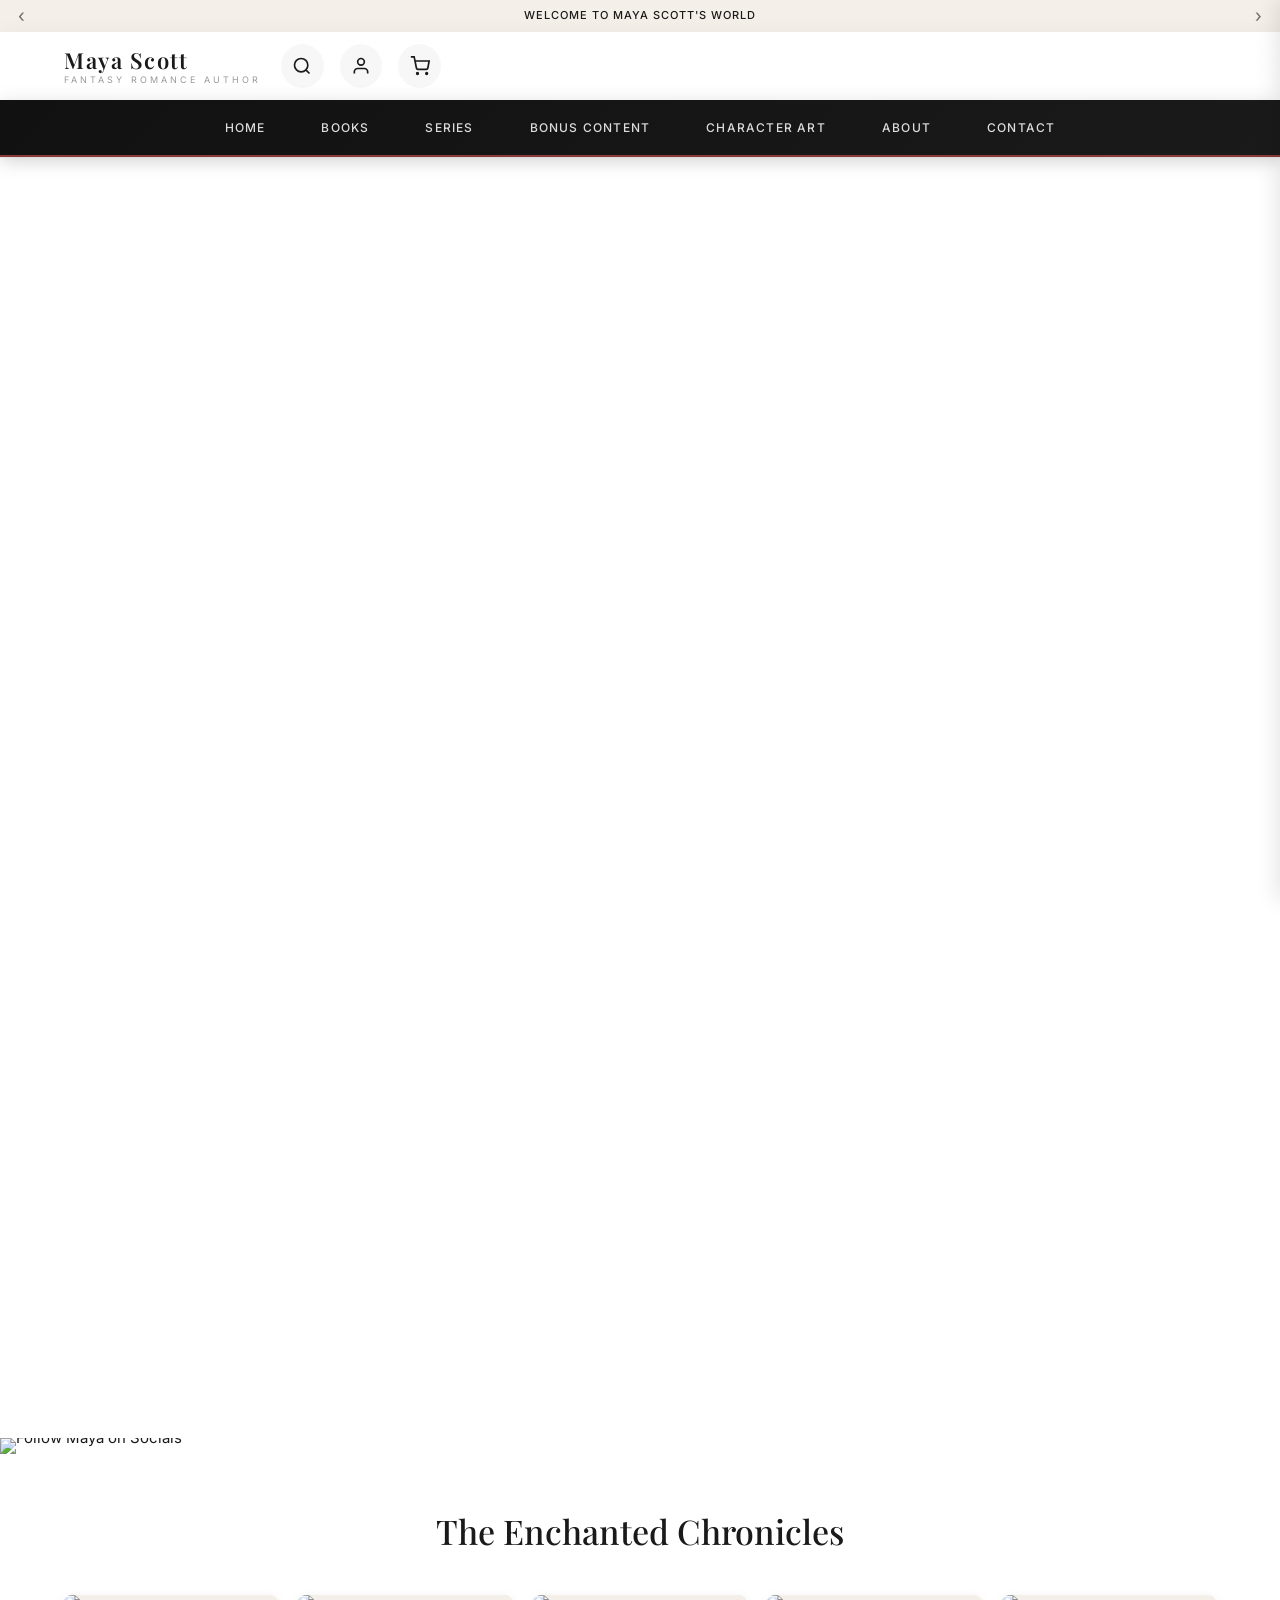
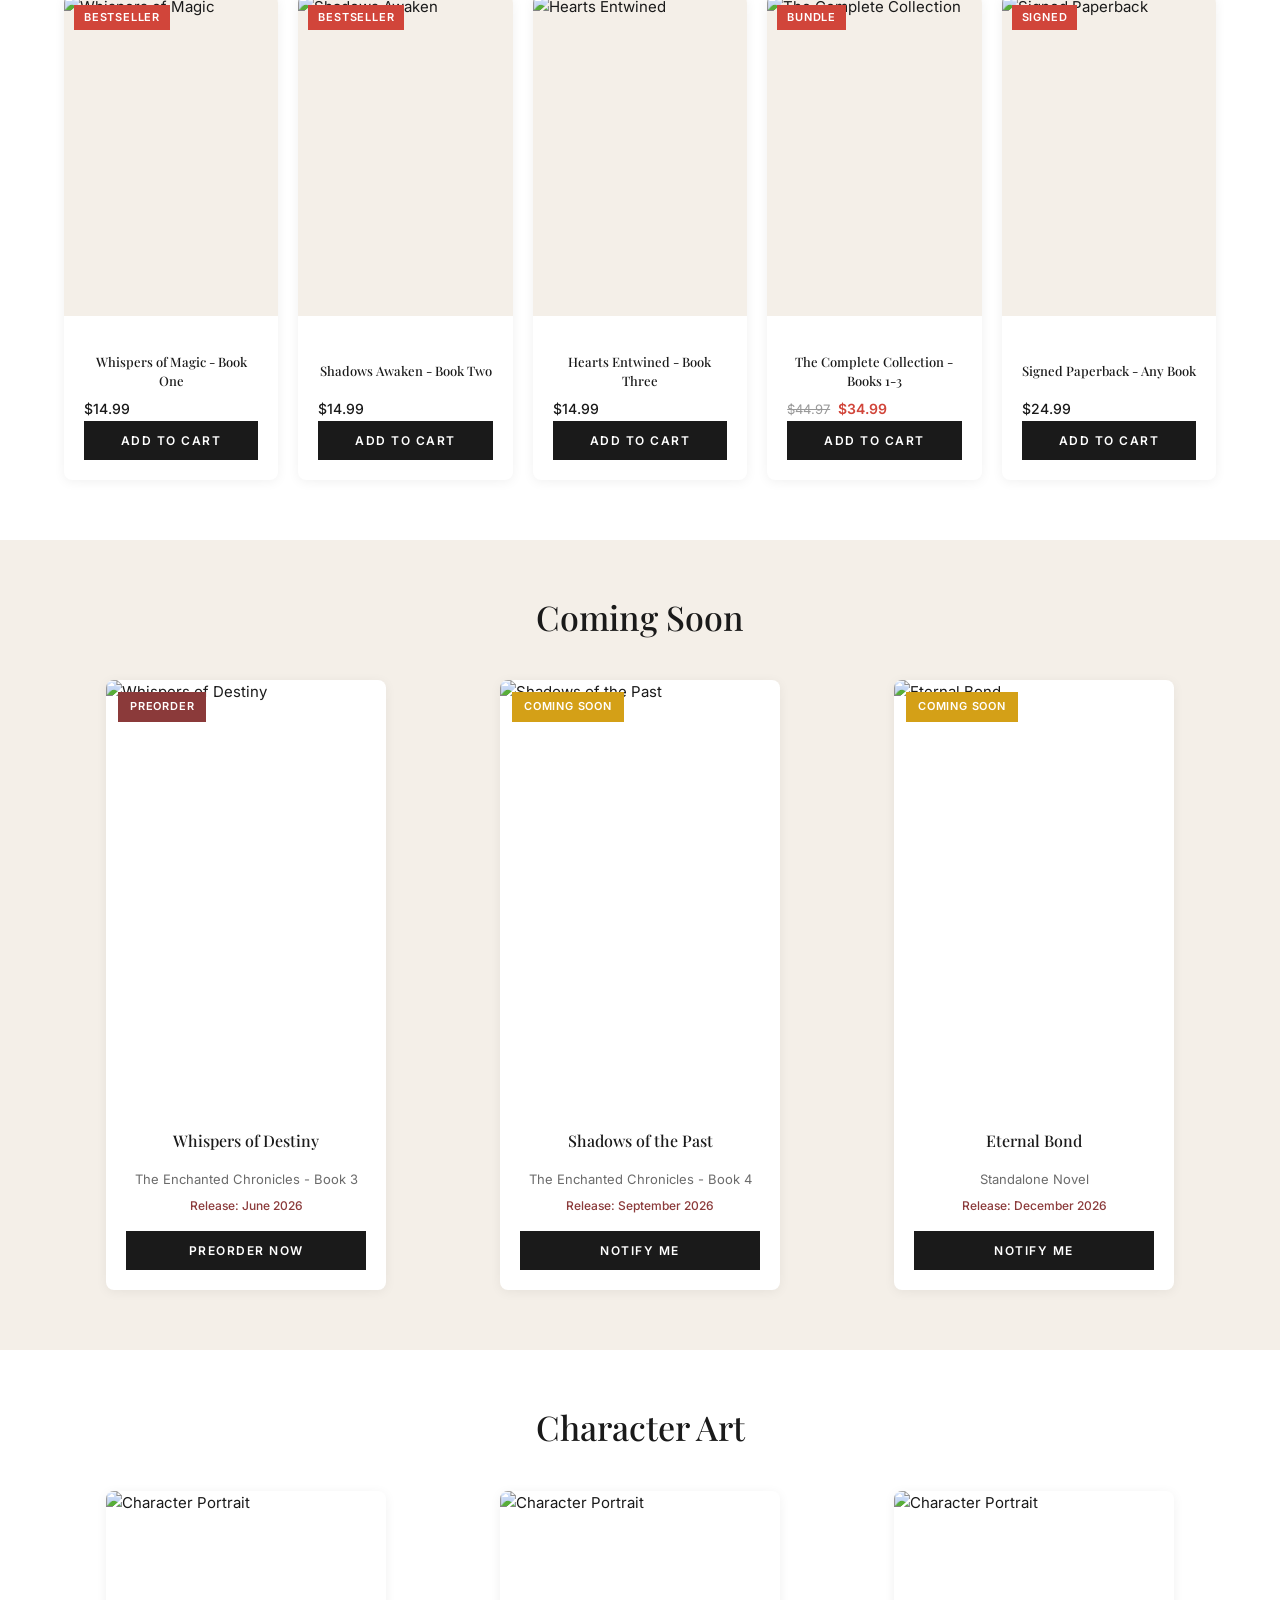
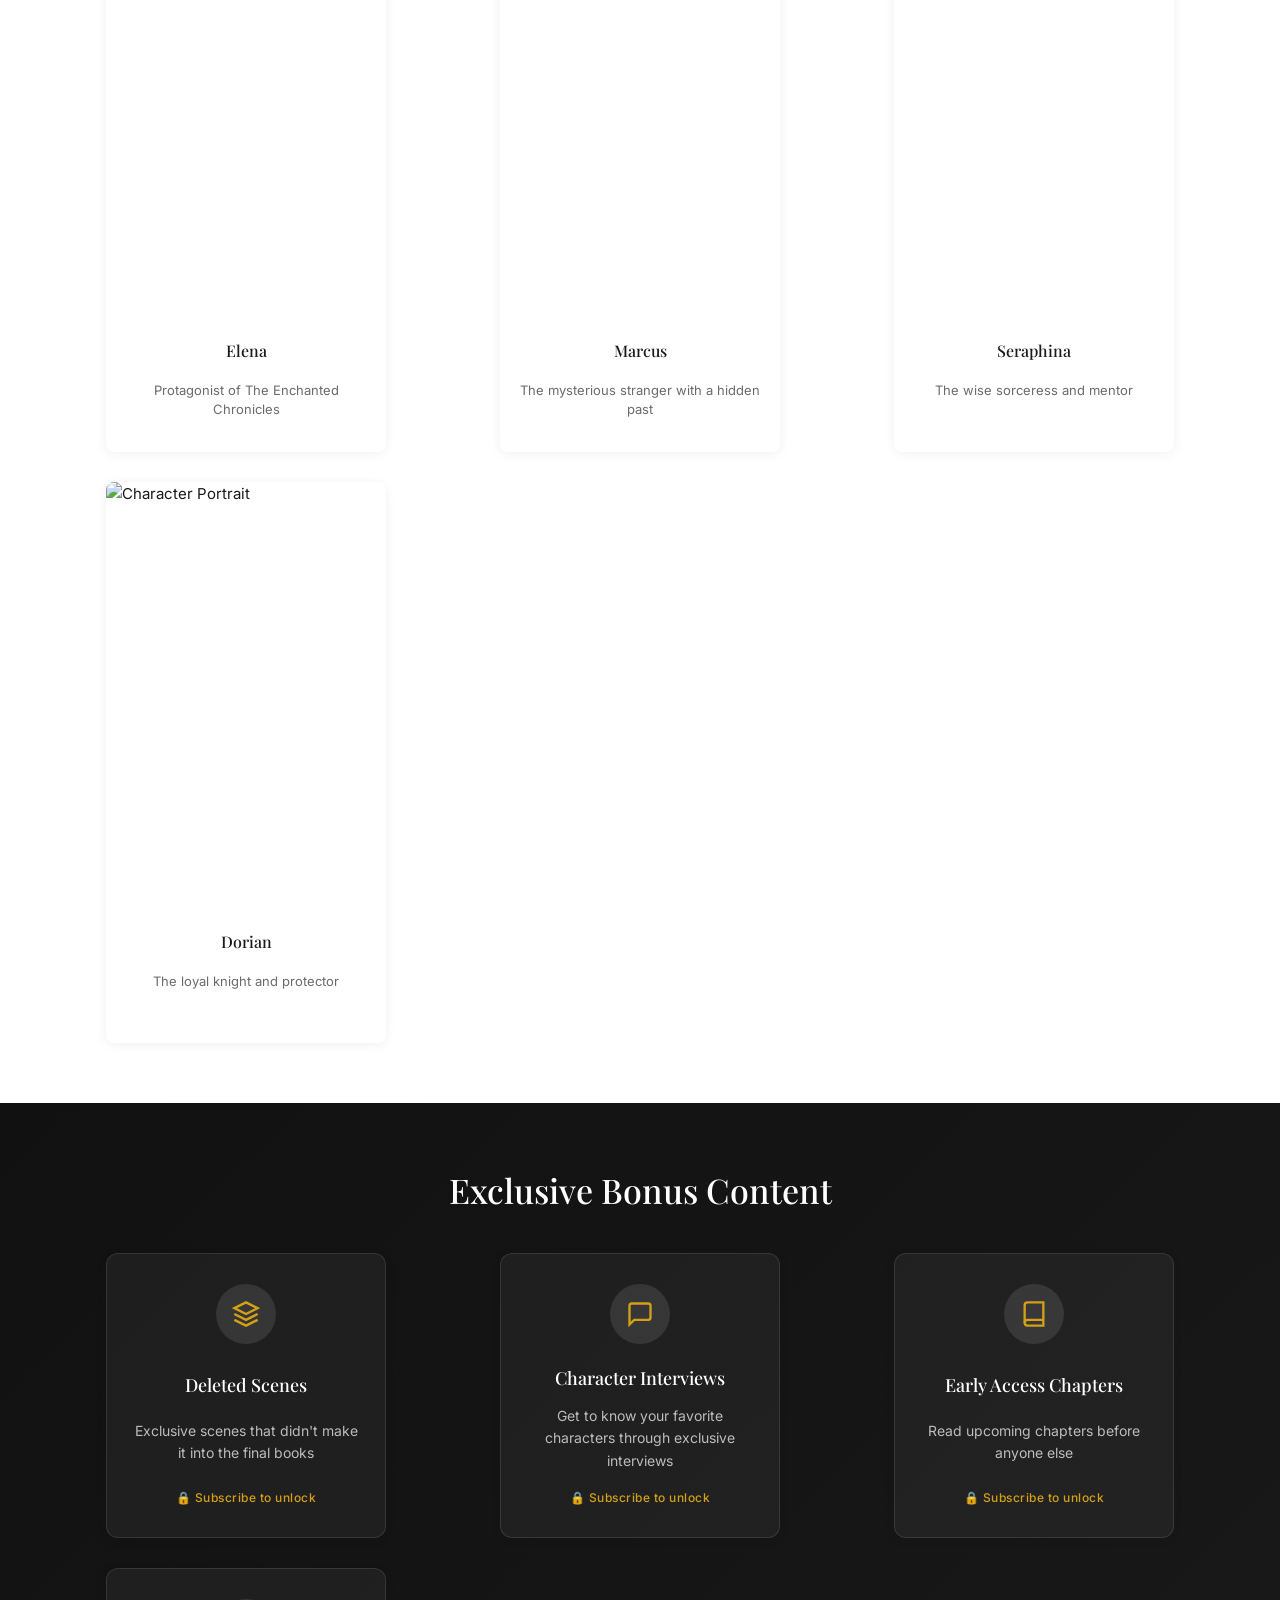
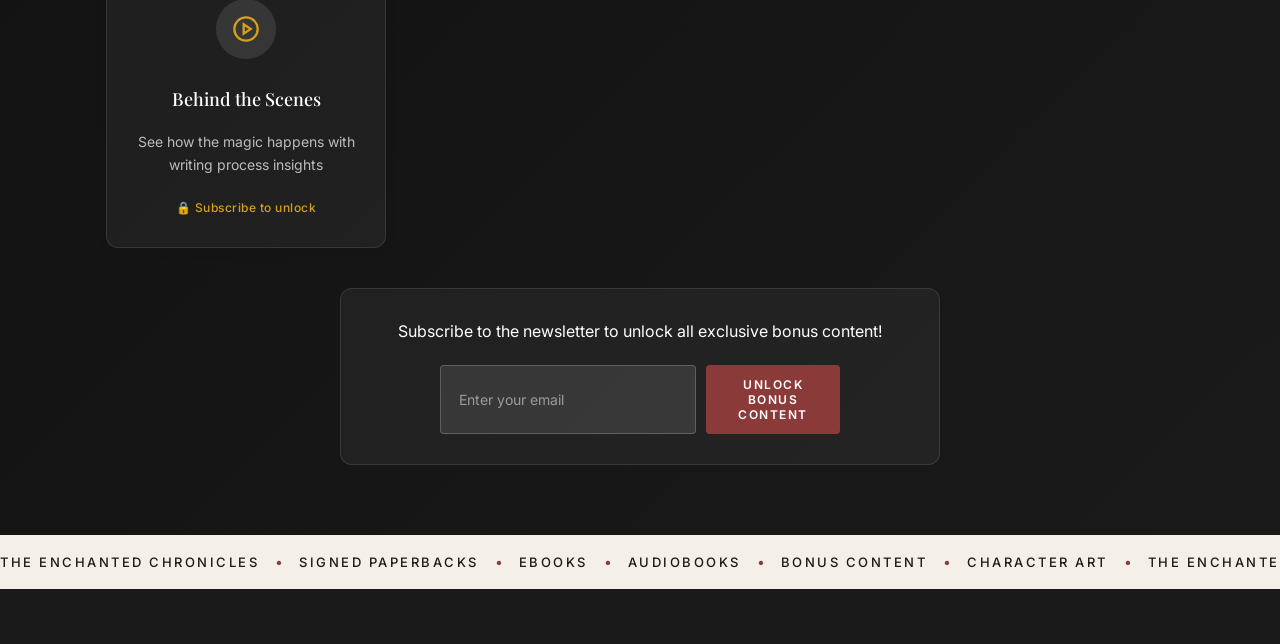
==== index.html @ 115604c7 "Initial commit — static author website prototype with 9 pages, client-side cart, and placeholder con" ====
<!DOCTYPE html>
<html lang="en">
<head>
  <meta charset="UTF-8">
  <meta name="viewport" content="width=device-width, initial-scale=1.0">
  <title>Maya Scott - Author</title>
  <link rel="preconnect" href="https://fonts.googleapis.com">
  <link rel="preconnect" href="https://fonts.gstatic.com" crossorigin>
  <link href="https://fonts.googleapis.com/css2?family=Playfair+Display:ital,wght@0,400;0,500;0,600;0,700;1,400;1,500&family=Inter:wght@300;400;500;600&display=swap" rel="stylesheet">
  <link rel="stylesheet" href="css/style.css">
</head>
<body>
  <a class="skip-link" href="#MainContent">Skip to content</a>

  <!-- Cart Drawer -->
  <div class="cart-drawer-overlay" id="cartOverlay"></div>
  <div class="cart-drawer" id="cartDrawer">
    <div class="cart-drawer-header">
      <h3>Your cart</h3>
      <button class="cart-drawer-close" id="cartClose">&times;</button>
    </div>
    <div class="cart-drawer-body">
      <div class="cart-empty">
        <p>Your cart is empty</p>
        <a href="#" class="btn btn-primary btn-sm" id="continueShopping">Continue shopping</a>
        <div class="cart-login-prompt">
          <p>Have an account?</p>
          <a href="#">Log in</a> to check out faster.
        </div>
      </div>
    </div>
  </div>

  <!-- Announcement Bar Slider -->
  <div class="announcement-bar">
    <div class="announcement-slider" id="announcementSlider">
      <div class="announcement-slide active">Welcome to Maya Scott's World</div>
      <div class="announcement-slide">NEW RELEASE COMING SOON!</div>
      <div class="announcement-slide">FOLLOW MAYA ON SOCIALS</div>
      <div class="announcement-slide">GET EXCLUSIVE BONUS CONTENT!</div>
    </div>
    <button class="announcement-prev" id="announcePrev">&lsaquo;</button>
    <button class="announcement-next" id="announceNext">&rsaquo;</button>
  </div>

  <!-- Header -->
  <header class="site-header">
    <div class="header-inner">
      <button class="mobile-menu-btn" id="mobileMenuBtn" aria-label="Menu">
        <span></span><span></span><span></span>
      </button>

      <div class="logo">
        <a href="/">
          <span class="logo-name">Maya Scott</span>
          <span class="logo-tagline">Fantasy Romance Author</span>
        </a>
      </div>

      <div class="header-icons">
        <button class="header-icon search-toggle" id="searchToggle" aria-label="Search">
          <svg viewBox="0 0 24 24" fill="none" stroke="currentColor" stroke-width="2"><circle cx="11" cy="11" r="8"/><path d="M21 21l-4.35-4.35"/></svg>
        </button>
        <a href="#" class="header-icon" aria-label="Log in">
          <svg viewBox="0 0 24 24" fill="none" stroke="currentColor" stroke-width="2"><path d="M20 21v-2a4 4 0 0 0-4-4H8a4 4 0 0 0-4 4v2"/><circle cx="12" cy="7" r="4"/></svg>
        </a>
        <button class="header-icon cart-toggle" id="cartToggle" aria-label="Cart">
          <svg viewBox="0 0 24 24" fill="none" stroke="currentColor" stroke-width="2"><circle cx="9" cy="21" r="1"/><circle cx="20" cy="21" r="1"/><path d="M1 1h4l2.68 13.39a2 2 0 0 0 2 1.61h9.72a2 2 0 0 0 2-1.61L23 6H6"/></svg>
        </button>
      </div>
    </div>

    <!-- Main Navigation -->
    <nav class="main-nav" id="mainNav">
      <ul class="nav-list">
        <li><a href="index.html">Home</a></li>
        <li><a href="books.html">Books</a></li>
        <li><a href="series.html">Series</a></li>
        <li><a href="bonus-content.html">Bonus Content</a></li>
        <li><a href="character-art.html">Character Art</a></li>
        <li><a href="about.html">About</a></li>
        <li><a href="contact.html">Contact</a></li>
      </ul>
    </nav>

    <!-- Search Overlay -->
    <div class="search-overlay" id="searchOverlay">
      <div class="search-modal">
        <button class="search-close" id="searchClose">&times;</button>
        <form class="search-form">
          <input type="text" placeholder="Search" autofocus>
          <button type="submit" aria-label="Search">
            <svg viewBox="0 0 24 24" fill="none" stroke="currentColor" stroke-width="2"><circle cx="11" cy="11" r="8"/><path d="M21 21l-4.35-4.35"/></svg>
          </button>
        </form>
      </div>
    </div>
  </header>

  <!-- Mobile Navigation Overlay -->
  <div class="mobile-nav-overlay" id="mobileNavOverlay">
    <div class="mobile-nav-panel">
      <button class="mobile-nav-close" id="mobileNavClose">&times;</button>
      <ul class="mobile-nav-list">
        <li><a href="index.html">Home</a></li>
        <li><a href="books.html">Books</a></li>
        <li><a href="series.html">Series</a></li>
        <li><a href="bonus-content.html">Bonus Content</a></li>
        <li><a href="character-art.html">Character Art</a></li>
        <li><a href="about.html">About</a></li>
        <li><a href="contact.html">Contact</a></li>
      </ul>
    </div>
  </div>

  <main id="MainContent">
    <!-- Hero Fade Slideshow -->
    <section class="hero">
      <div class="hero-slider" id="heroSlider">
        <div class="hero-slide active">
          <a href="#">
            <picture>
              <source media="(max-width: 768px)" srcset="https://placehold.co/768x900/8b3a3a/ffffff?text=THE+ENCHANTED+CHRONICLES">
              <img src="https://placehold.co/1920x800/8b3a3a/e8d5c4?text=THE+ENCHANTED+CHRONICLES" alt="">
            </picture>
          </a>
        </div>
        <div class="hero-slide">
          <a href="#">
            <picture>
              <source media="(max-width: 768px)" srcset="https://placehold.co/768x900/6b2a2a/ffffff?text=NEW+RELEASE+COMING+SOON">
              <img src="https://placehold.co/1920x800/6b2a2a/e8d5c4?text=NEW+RELEASE+COMING+SOON" alt="">
            </picture>
          </a>
        </div>
        <div class="hero-slide">
          <a href="#">
            <picture>
              <source media="(max-width: 768px)" srcset="https://placehold.co/768x900/4b1a1a/ffffff?text=GET+EXCLUSIVE+BONUS+CONTENT">
              <img src="https://placehold.co/1920x800/4b1a1a/e8d5c4?text=GET+EXCLUSIVE+BONUS+CONTENT" alt="">
            </picture>
          </a>
        </div>
      </div>
      <div class="hero-nav">
        <button class="hero-dot active" data-slide="0"></button>
        <button class="hero-dot" data-slide="1"></button>
        <button class="hero-dot" data-slide="2"></button>
      </div>
    </section>

    <!-- Image Banner - Above Featured Collection -->
    <section class="image-banner">
      <a href="#">
        <img src="https://placehold.co/1920x300/f5f0eb/8b3a3a?text=FOLLOW+MAYA+ON+SOCIALS" alt="Follow Maya on Socials">
      </a>
    </section>

    <!-- Featured Collection -->
    <section class="featured-collection">
      <div class="container">
        <h2 class="section-title">The Enchanted Chronicles</h2>
        <div class="product-grid">
          <div class="product-card">
            <a href="product.html?id=whispers-of-magic" class="product-image">
              <img class="product-img-primary" src="https://placehold.co/400x600/d4c5b0/333333?text=Whispers+of+Magic" alt="Whispers of Magic">
              <img class="product-img-secondary" src="https://placehold.co/400x600/c4b5a0/333333?text=Whispers+Hover" alt="Whispers of Magic">
              <span class="product-badge">Bestseller</span>
            </a>
            <div class="product-info">
              <h3><a href="product.html?id=whispers-of-magic">Whispers of Magic - Book One</a></h3>
              <div class="product-price">
                <span class="price-regular">$14.99</span>
              </div>
              <button class="btn btn-primary" data-add-to-cart data-product-id="whispers-of-magic" data-product-title="Whispers of Magic - Book One" data-product-price="14.99" data-product-image="https://placehold.co/400x600/d4c5b0/333333?text=Whispers+of+Magic">Add to Cart</button>
            </div>
          </div>

          <div class="product-card">
            <a href="product.html?id=shadows-awaken" class="product-image">
              <img class="product-img-primary" src="https://placehold.co/400x600/b4a590/333333?text=Shadows+Awaken" alt="Shadows Awaken">
              <img class="product-img-secondary" src="https://placehold.co/400x600/a49580/333333?text=Shadows+Hover" alt="Shadows Awaken">
              <span class="product-badge">Bestseller</span>
            </a>
            <div class="product-info">
              <h3><a href="product.html?id=shadows-awaken">Shadows Awaken - Book Two</a></h3>
              <div class="product-price">
                <span class="price-regular">$14.99</span>
              </div>
              <button class="btn btn-primary" data-add-to-cart data-product-id="shadows-awaken" data-product-title="Shadows Awaken - Book Two" data-product-price="14.99" data-product-image="https://placehold.co/400x600/b4a590/333333?text=Shadows+Awaken">Add to Cart</button>
            </div>
          </div>

          <div class="product-card">
            <a href="product.html?id=hearts-entwined" class="product-image">
              <img class="product-img-primary" src="https://placehold.co/400x600/a49580/333333?text=Hearts+Entwined" alt="Hearts Entwined">
              <img class="product-img-secondary" src="https://placehold.co/400x600/948570/333333?text=Hearts+Hover" alt="Hearts Entwined">
            </a>
            <div class="product-info">
              <h3><a href="product.html?id=hearts-entwined">Hearts Entwined - Book Three</a></h3>
              <div class="product-price">
                <span class="price-regular">$14.99</span>
              </div>
              <button class="btn btn-primary" data-add-to-cart data-product-id="hearts-entwined" data-product-title="Hearts Entwined - Book Three" data-product-price="14.99" data-product-image="https://placehold.co/400x600/a49580/333333?text=Hearts+Entwined">Add to Cart</button>
            </div>
          </div>

          <div class="product-card">
            <a href="product.html?id=complete-collection" class="product-image">
              <img class="product-img-primary" src="https://placehold.co/400x600/948570/333333?text=The+Complete+Collection" alt="The Complete Collection">
              <img class="product-img-secondary" src="https://placehold.co/400x600/847560/333333?text=Collection+Hover" alt="The Complete Collection">
              <span class="product-badge">Bundle</span>
            </a>
            <div class="product-info">
              <h3><a href="product.html?id=complete-collection">The Complete Collection - Books 1-3</a></h3>
              <div class="product-price">
                <span class="price-compare">$44.97</span>
                <span class="price-sale">$34.99</span>
              </div>
              <button class="btn btn-primary" data-add-to-cart data-product-id="complete-collection" data-product-title="The Complete Collection - Books 1-3" data-product-price="34.99" data-product-image="https://placehold.co/400x600/948570/333333?text=The+Complete+Collection">Add to Cart</button>
            </div>
          </div>

          <div class="product-card">
            <a href="product.html?id=signed-paperback" class="product-image">
              <img class="product-img-primary" src="https://placehold.co/400x600/847560/333333?text=Signed+Paperback" alt="Signed Paperback">
              <img class="product-img-secondary" src="https://placehold.co/400x600/746550/333333?text=Signed+Hover" alt="Signed Paperback">
              <span class="product-badge">Signed</span>
            </a>
            <div class="product-info">
              <h3><a href="product.html?id=signed-paperback">Signed Paperback - Any Book</a></h3>
              <div class="product-price">
                <span class="price-regular">$24.99</span>
              </div>
              <button class="btn btn-primary" data-add-to-cart data-product-id="signed-paperback" data-product-title="Signed Paperback - Any Book" data-product-price="24.99" data-product-image="https://placehold.co/400x600/847560/333333?text=Signed+Paperback">Add to Cart</button>
            </div>
          </div>
        </div>
      </div>
    </section>

    <!-- Upcoming/Preorder Section -->
    <section class="upcoming-section">
      <div class="container">
        <h2 class="section-title">Coming Soon</h2>
        <div class="upcoming-grid">
          <div class="upcoming-card">
            <div class="upcoming-image">
              <img src="https://placehold.co/400x600/8b3a3a/ffffff?text=Whispers+of+Destiny" alt="Whispers of Destiny">
              <span class="upcoming-badge">Preorder</span>
            </div>
            <div class="upcoming-info">
              <h3>Whispers of Destiny</h3>
              <p class="upcoming-series">The Enchanted Chronicles - Book 3</p>
              <p class="upcoming-date">Release: June 2026</p>
              <button class="btn btn-primary" data-add-to-cart data-product-id="whispers-of-destiny" data-product-title="Whispers of Destiny" data-product-price="14.99" data-product-image="https://placehold.co/400x600/8b3a3a/ffffff?text=Whispers+of+Destiny">Preorder Now</button>
            </div>
          </div>
          <div class="upcoming-card">
            <div class="upcoming-image">
              <img src="https://placehold.co/400x600/6b2a2a/ffffff?text=Shadows+of+the+Past" alt="Shadows of the Past">
              <span class="upcoming-badge preorder">Coming Soon</span>
            </div>
            <div class="upcoming-info">
              <h3>Shadows of the Past</h3>
              <p class="upcoming-series">The Enchanted Chronicles - Book 4</p>
              <p class="upcoming-date">Release: September 2026</p>
              <button class="btn btn-primary" data-add-to-cart data-product-id="shadows-of-the-past" data-product-title="Shadows of the Past" data-product-price="14.99" data-product-image="https://placehold.co/400x600/6b2a2a/ffffff?text=Shadows+of+the+Past">Notify Me</button>
            </div>
          </div>
          <div class="upcoming-card">
            <div class="upcoming-image">
              <img src="https://placehold.co/400x600/4b1a1a/ffffff?text=Eternal+Bond" alt="Eternal Bond">
              <span class="upcoming-badge preorder">Coming Soon</span>
            </div>
            <div class="upcoming-info">
              <h3>Eternal Bond</h3>
              <p class="upcoming-series">Standalone Novel</p>
              <p class="upcoming-date">Release: December 2026</p>
              <button class="btn btn-primary" data-add-to-cart data-product-id="eternal-bond" data-product-title="Eternal Bond" data-product-price="14.99" data-product-image="https://placehold.co/400x600/4b1a1a/ffffff?text=Eternal+Bond">Notify Me</button>
            </div>
          </div>
        </div>
      </div>
    </section>

    <!-- Character Art Gallery -->
    <section class="character-art-section">
      <div class="container">
        <h2 class="section-title">Character Art</h2>
        <div class="character-gallery">
          <div class="character-card">
            <div class="character-image">
              <img src="https://placehold.co/400x500/d4c5b0/333333?text=Character+Portrait+1" alt="Character Portrait">
            </div>
            <div class="character-info">
              <h3>Elena</h3>
              <p>Protagonist of The Enchanted Chronicles</p>
            </div>
          </div>
          <div class="character-card">
            <div class="character-image">
              <img src="https://placehold.co/400x500/c4b5a0/333333?text=Character+Portrait+2" alt="Character Portrait">
            </div>
            <div class="character-info">
              <h3>Marcus</h3>
              <p>The mysterious stranger with a hidden past</p>
            </div>
          </div>
          <div class="character-card">
            <div class="character-image">
              <img src="https://placehold.co/400x500/b4a590/333333?text=Character+Portrait+3" alt="Character Portrait">
            </div>
            <div class="character-info">
              <h3>Seraphina</h3>
              <p>The wise sorceress and mentor</p>
            </div>
          </div>
          <div class="character-card">
            <div class="character-image">
              <img src="https://placehold.co/400x500/a49580/333333?text=Character+Portrait+4" alt="Character Portrait">
            </div>
            <div class="character-info">
              <h3>Dorian</h3>
              <p>The loyal knight and protector</p>
            </div>
          </div>
        </div>
      </div>
    </section>

    <!-- Bonus Content Section -->
    <section class="bonus-content-section">
      <div class="container">
        <h2 class="section-title">Exclusive Bonus Content</h2>
        <div class="bonus-content-grid">
          <div class="bonus-card">
            <div class="bonus-icon">
              <svg viewBox="0 0 24 24" fill="none" stroke="currentColor" stroke-width="2"><path d="M12 2L2 7l10 5 10-5-10-5zM2 17l10 5 10-5M2 12l10 5 10-5"/></svg>
            </div>
            <h3>Deleted Scenes</h3>
            <p>Exclusive scenes that didn't make it into the final books</p>
            <span class="bonus-lock">🔒 Subscribe to unlock</span>
          </div>
          <div class="bonus-card">
            <div class="bonus-icon">
              <svg viewBox="0 0 24 24" fill="none" stroke="currentColor" stroke-width="2"><path d="M21 15a2 2 0 0 1-2 2H7l-4 4V5a2 2 0 0 1 2-2h14a2 2 0 0 1 2 2z"/></svg>
            </div>
            <h3>Character Interviews</h3>
            <p>Get to know your favorite characters through exclusive interviews</p>
            <span class="bonus-lock">🔒 Subscribe to unlock</span>
          </div>
          <div class="bonus-card">
            <div class="bonus-icon">
              <svg viewBox="0 0 24 24" fill="none" stroke="currentColor" stroke-width="2"><path d="M4 19.5A2.5 2.5 0 0 1 6.5 17H20"/><path d="M6.5 2H20v20H6.5A2.5 2.5 0 0 1 4 19.5v-15A2.5 2.5 0 0 1 6.5 2z"/></svg>
            </div>
            <h3>Early Access Chapters</h3>
            <p>Read upcoming chapters before anyone else</p>
            <span class="bonus-lock">🔒 Subscribe to unlock</span>
          </div>
          <div class="bonus-card">
            <div class="bonus-icon">
              <svg viewBox="0 0 24 24" fill="none" stroke="currentColor" stroke-width="2"><circle cx="12" cy="12" r="10"/><polygon points="10 8 16 12 10 16 10 8"/></svg>
            </div>
            <h3>Behind the Scenes</h3>
            <p>See how the magic happens with writing process insights</p>
            <span class="bonus-lock">🔒 Subscribe to unlock</span>
          </div>
        </div>
        <div class="bonus-cta">
          <p>Subscribe to the newsletter to unlock all exclusive bonus content!</p>
          <form class="bonus-newsletter-form" action="subscribe.php" method="POST">
            <input type="email" name="email" placeholder="Enter your email" required>
            <button type="submit" class="btn btn-primary">Unlock Bonus Content</button>
          </form>
        </div>
      </div>
    </section>

    <!-- Marquee Ticker -->
    <section class="marquee-section">
      <div class="marquee">
        <div class="marquee-track">
          <span class="marquee-item">THE ENCHANTED CHRONICLES</span>
          <span class="marquee-dot">&bull;</span>
          <span class="marquee-item">SIGNED PAPERBACKS</span>
          <span class="marquee-dot">&bull;</span>
          <span class="marquee-item">EBOOKS</span>
          <span class="marquee-dot">&bull;</span>
          <span class="marquee-item">AUDIOBOOKS</span>
          <span class="marquee-dot">&bull;</span>
          <span class="marquee-item">BONUS CONTENT</span>
          <span class="marquee-dot">&bull;</span>
          <span class="marquee-item">CHARACTER ART</span>
          <span class="marquee-dot">&bull;</span>
          <span class="marquee-item">THE ENCHANTED CHRONICLES</span>
          <span class="marquee-dot">&bull;</span>
          <span class="marquee-item">SIGNED PAPERBACKS</span>
          <span class="marquee-dot">&bull;</span>
          <span class="marquee-item">EBOOKS</span>
          <span class="marquee-dot">&bull;</span>
          <span class="marquee-item">AUDIOBOOKS</span>
          <span class="marquee-dot">&bull;</span>
          <span class="marquee-item">BONUS CONTENT</span>
          <span class="marquee-dot">&bull;</span>
          <span class="marquee-item">CHARACTER ART</span>
          <span class="marquee-dot">&bull;</span>
        </div>
      </div>
    </section>

    <!-- Newsletter / Email Signup -->
    <section class="newsletter-banner">
      <div class="newsletter-bg"></div>
      <div class="newsletter-content">
        <h2>Get Exclusive Bonus Content</h2>
        <p>Subscribe to receive deleted scenes, character interviews, early access chapters, and more!</p>
        <form class="newsletter-form" action="subscribe.php" method="POST">
          <input type="email" name="email" placeholder="Enter your email" required>
          <button type="submit" class="btn-subscribe">Subscribe & Unlock</button>
        </form>
      </div>
    </section>

    <!-- Testimonials -->
    <section class="testimonials">
      <div class="container">
        <div class="testimonial-slider">
          <div class="testimonial active">
            <div class="stars">&#9733;&#9733;&#9733;&#9733;&#9733;</div>
            <blockquote>I couldn't put it down! Maya Scott has created a magical world that pulls you in from the first page. The characters are so well-developed and the romance is absolutely enchanting.</blockquote>
            <cite>- Sarah M. &gt; Whispers of Magic</cite>
          </div>
          <div class="testimonial">
            <div class="stars">&#9733;&#9733;&#9733;&#9733;&#9733;</div>
            <blockquote>The Enchanted Chronicles series has become my absolute favorite! The way Maya weaves magic, romance, and adventure together is simply brilliant. I've recommended these books to all my friends!</blockquote>
            <cite>- Jennifer L. &gt; Shadows Awaken</cite>
          </div>
          <div class="testimonial">
            <div class="stars">&#9733;&#9733;&#9733;&#9733;&#9733;</div>
            <blockquote>Maya Scott's writing is beautiful and captivating. The bonus content from her newsletter makes the experience even more special. I feel like I really know these characters!</blockquote>
            <cite>- Amanda R. &gt; Hearts Entwined</cite>
          </div>
        </div>
        <div class="testimonial-nav">
          <button class="testimonial-dot active" data-slide="0"></button>
          <button class="testimonial-dot" data-slide="1"></button>
          <button class="testimonial-dot" data-slide="2"></button>
        </div>
      </div>
    </section>
  </main>

  <!-- Footer -->
  <footer class="site-footer">
    <div class="container">
      <div class="footer-newsletter">
        <h3>SUBSCRIBE</h3>
        <form class="footer-newsletter-form">
          <input type="email" placeholder="Email" required>
          <button type="submit" class="btn-subscribe">Subscribe</button>
        </form>
      </div>
      <div class="footer-bottom">
        <div class="footer-social">
          <a href="#" aria-label="Facebook"><svg viewBox="0 0 24 24" fill="currentColor"><path d="M24 12.073c0-6.627-5.373-12-12-12s-12 5.373-12 12c0 5.99 4.388 10.954 10.125 11.854v-8.385H7.078v-3.47h3.047V9.43c0-3.007 1.792-4.669 4.533-4.669 1.312 0 2.686.235 2.686.235v2.953H15.83c-1.491 0-1.956.925-1.956 1.874v2.25h3.328l-.532 3.47h-2.796v8.385C19.612 23.027 24 18.062 24 12.073z"/></svg></a>
          <a href="#" aria-label="Pinterest"><svg viewBox="0 0 24 24" fill="currentColor"><path d="M12 0C5.373 0 0 5.372 0 12c0 5.084 3.163 9.426 7.627 11.174-.105-.949-.2-2.403.042-3.438.218-.932 1.407-5.965 1.407-5.965s-.359-.719-.359-1.782c0-1.668.967-2.914 2.171-2.914 1.023 0 1.518.769 1.518 1.69 0 1.029-.655 2.568-.994 3.995-.283 1.194.599 2.169 1.777 2.169 2.133 0 3.772-2.249 3.772-5.495 0-2.873-2.064-4.882-5.012-4.882-3.414 0-5.418 2.561-5.418 5.207 0 1.031.397 2.138.893 2.738a.36.36 0 0 1 .083.345l-.333 1.36c-.053.22-.174.267-.402.161-1.499-.698-2.436-2.889-2.436-4.649 0-3.785 2.75-7.262 7.929-7.262 4.163 0 7.398 2.967 7.398 6.931 0 4.136-2.607 7.464-6.227 7.464-1.216 0-2.359-.631-2.75-1.378l-.748 2.853c-.271 1.043-1.002 2.35-1.492 3.146C9.57 23.812 10.763 24 12 24c6.627 0 12-5.373 12-12 0-6.628-5.373-12-12-12z"/></svg></a>
          <a href="#" aria-label="Instagram"><svg viewBox="0 0 24 24" fill="currentColor"><path d="M12 2.163c3.204 0 3.584.012 4.85.07 3.252.148 4.771 1.691 4.919 4.919.058 1.265.069 1.645.069 4.849 0 3.205-.012 3.584-.069 4.849-.149 3.225-1.664 4.771-4.919 4.919-1.266.058-1.644.07-4.85.07-3.204 0-3.584-.012-4.849-.07-3.26-.149-4.771-1.699-4.919-4.92-.058-1.265-.07-1.644-.07-4.849 0-3.204.013-3.583.07-4.849.149-3.227 1.664-4.771 4.919-4.919 1.266-.057 1.645-.069 4.849-.069zm0-2.163c-3.259 0-3.667.014-4.947.072-4.358.2-6.78 2.618-6.98 6.98-.059 1.281-.073 1.689-.073 4.948 0 3.259.014 3.668.072 4.948.2 4.358 2.618 6.78 6.98 6.98 1.281.058 1.689.072 4.948.072 3.259 0 3.668-.014 4.948-.072 4.354-.2 6.782-2.618 6.979-6.98.059-1.28.073-1.689.073-4.948 0-3.259-.014-3.667-.072-4.947-.196-4.354-2.617-6.78-6.979-6.98-1.281-.059-1.69-.073-4.949-.073zm0 5.838c-3.403 0-6.162 2.759-6.162 6.162s2.759 6.163 6.162 6.163 6.162-2.759 6.162-6.163c0-3.403-2.759-6.162-6.162-6.162zm0 10.162c-2.209 0-4-1.79-4-4 0-2.209 1.791-4 4-4s4 1.791 4 4c0 2.21-1.791 4-4 4zm6.406-11.845c-.796 0-1.441.645-1.441 1.44s.645 1.44 1.441 1.44c.795 0 1.439-.645 1.439-1.44s-.644-1.44-1.439-1.44z"/></svg></a>
          <a href="#" aria-label="TikTok"><svg viewBox="0 0 24 24" fill="currentColor"><path d="M12.525.02c1.31-.02 2.61-.01 3.91-.02.08 1.53.63 3.09 1.75 4.17 1.12 1.11 2.7 1.62 4.24 1.79v4.03c-1.44-.05-2.89-.35-4.2-.97-.57-.26-1.1-.59-1.62-.93-.01 2.92.01 5.84-.02 8.75-.08 1.4-.54 2.79-1.35 3.94-1.31 1.92-3.58 3.17-5.91 3.21-1.43.08-2.86-.31-4.08-1.03-2.02-1.19-3.44-3.37-3.65-5.71-.02-.5-.03-1-.01-1.49.18-1.9 1.12-3.72 2.58-4.96 1.66-1.44 3.98-2.13 6.15-1.72.02 1.48-.04 2.96-.04 4.44-.99-.32-2.15-.23-3.02.37-.63.41-1.11 1.04-1.36 1.75-.21.51-.15 1.07-.14 1.61.24 1.64 1.82 3.02 3.5 2.87 1.12-.01 2.19-.66 2.77-1.61.19-.33.4-.67.41-1.06.1-1.79.06-3.57.07-5.36.01-4.03-.01-8.05.02-12.07z"/></svg></a>
          <a href="#" aria-label="YouTube"><svg viewBox="0 0 24 24" fill="currentColor"><path d="M23.498 6.186a3.016 3.016 0 0 0-2.122-2.136C19.505 3.545 12 3.545 12 3.545s-7.505 0-9.377.505A3.017 3.017 0 0 0 .502 6.186C0 8.07 0 12 0 12s0 3.93.502 5.814a3.016 3.016 0 0 0 2.122 2.136c1.871.505 9.376.505 9.376.505s7.505 0 9.377-.505a3.015 3.015 0 0 0 2.122-2.136C24 15.93 24 12 24 12s0-3.93-.502-5.814zM9.545 15.568V8.432L15.818 12l-6.273 3.568z"/></svg></a>
        </div>
        <p>&copy; 2026 Maya Scott - All Rights Reserved - <a href="#">Site Design</a></p>
      </div>
    </div>
  </footer>

  <script src="js/main.js"></script>
</body>
</html>
---- css/style.css ----
*,
*::before,
*::after {
  box-sizing: border-box;
  margin: 0;
  padding: 0;
}

:root {
  --color-bg: #ffffff;
  --color-text: #1a1a1a;
  --color-text-light: #6b6b6b;
  --color-text-lighter: #999999;
  --color-accent: #8b3a3a;
  --color-border: #e8e8e8;
  --color-bg-dark: #111111;
  --color-bg-announce: #f4efe8;
  --color-bg-topbar: #0d0d0d;
  --color-sale: #d1453a;
  --color-sale-bg: #d1453a;
  --color-gold: #d4a017;
  --font-heading: 'Playfair Display', Georgia, 'Times New Roman', serif;
  --font-body: 'Inter', -apple-system, BlinkMacSystemFont, 'Segoe UI', Roboto, sans-serif;
  --max-width: 1200px;
}

html {
  scroll-behavior: smooth;
}

body {
  font-family: var(--font-body);
  font-size: 15px;
  color: var(--color-text);
  background: var(--color-bg);
  line-height: 1.6;
  overflow-x: hidden;
}

img {
  max-width: 100%;
  height: auto;
  display: block;
}

a {
  color: inherit;
  text-decoration: none;
  transition: color 0.2s, transform 0.3s;
}

ul {
  list-style: none;
}

button {
  font-family: inherit;
  cursor: pointer;
  border: none;
  background: none;
}

input {
  font-family: inherit;
}

.skip-link {
  position: absolute;
  top: -100px;
  left: 0;
  background: var(--color-text);
  color: #fff;
  padding: 8px 16px;
  z-index: 1000;
  font-size: 14px;
}

.skip-link:focus {
  top: 0;
}

.container {
  width: 100%;
  max-width: var(--max-width);
  margin: 0 auto;
  padding: 0 24px;
}

/* ===== ANIMATIONS ===== */
@keyframes fadeInUp {
  from {
    opacity: 0;
    transform: translateY(30px);
  }
  to {
    opacity: 1;
    transform: translateY(0);
  }
}

@keyframes fadeIn {
  from {
    opacity: 0;
  }
  to {
    opacity: 1;
  }
}

@keyframes scaleIn {
  from {
    opacity: 0;
    transform: scale(0.9);
  }
  to {
    opacity: 1;
    transform: scale(1);
  }
}

@keyframes float {
  0%, 100% {
    transform: translateY(0);
  }
  50% {
    transform: translateY(-10px);
  }
}

@keyframes pulse {
  0%, 100% {
    transform: scale(1);
  }
  50% {
    transform: scale(1.05);
  }
}

/* ===== GLOBAL ANIMATIONS ===== */
.hero,
.featured-collection,
.upcoming-section,
.character-art-section,
.bonus-content-section,
.testimonials,
.contact-section,
.about-section,
.books-section {
  animation: fadeInUp 0.6s ease-out;
}

.product-card,
.upcoming-card,
.character-card,
.bonus-card {
  animation: scaleIn 0.5s ease-out;
  transition: transform 0.3s ease, box-shadow 0.3s ease;
  transform-style: preserve-3d;
  perspective: 1000px;
}

.product-card:hover,
.upcoming-card:hover,
.character-card:hover,
.bonus-card:hover {
  transform: translateY(-8px) rotateX(5deg) rotateY(2deg);
  box-shadow: 0 12px 30px rgba(0,0,0,0.15);
}

.btn {
  transition: all 0.3s cubic-bezier(0.4, 0, 0.2, 1);
}

.btn:hover {
  transform: translateY(-2px) scale(1.02);
  box-shadow: 0 4px 15px rgba(0,0,0,0.2);
}

.btn:active {
  transform: translateY(0) scale(0.98);
}

.product-image img,
.upcoming-image img,
.character-image img {
  transition: transform 0.4s cubic-bezier(0.4, 0, 0.2, 1);
  backface-visibility: hidden;
}

.product-card:hover .product-image img,
.upcoming-card:hover .upcoming-image img,
.character-card:hover .character-image img {
  transform: scale(1.08) rotateX(-2deg);
}

.nav-list a {
  position: relative;
  transition: color 0.3s ease;
}

.nav-list a::after {
  content: '';
  position: absolute;
  bottom: -4px;
  left: 0;
  width: 0;
  height: 2px;
  background: var(--color-accent);
  transition: width 0.3s ease;
}

.nav-list a:hover::after {
  width: 100%;
}

.nav-list a:hover {
  color: var(--color-accent);
}

/* ===== CONTAINER ===== */
.container {
  width: 100%;
  max-width: var(--max-width);
  margin: 0 auto;
  padding: 0 24px;
  text-align: left;
}

/* ===== HERO SLIDES ===== */
.hero-slide {
  animation: fadeIn 0.8s ease-out;
}

.hero-slide img {
  transition: transform 0.5s ease;
}

.hero-slide:hover img {
  transform: scale(1.02);
}



/* ===== PRODUCT GRID ===== */
.product-grid {
  display: grid;
  grid-template-columns: repeat(auto-fill, minmax(210px, 1fr));
  gap: 20px;
}

/* ===== UNIFORM CARD STYLING ===== */
.product-card,
.upcoming-card,
.character-card,
.bonus-card {
  width: 100%;
  max-width: 280px;
  background: var(--color-bg);
  border-radius: 8px;
  overflow: hidden;
  box-shadow: 0 2px 12px rgba(0,0,0,0.06);
  display: flex;
  flex-direction: column;
  height: 100%;
  min-height: 420px;
}

.product-image,
.upcoming-image,
.character-image {
  width: 100%;
  aspect-ratio: 2/3;
  overflow: hidden;
  flex-shrink: 0;
}

.product-image img,
.upcoming-image img,
.character-image img {
  width: 100%;
  height: 100%;
  object-fit: cover;
  transition: transform 0.4s cubic-bezier(0.4, 0, 0.2, 1);
  backface-visibility: hidden;
}

.product-info,
.upcoming-info,
.character-info,
.bonus-content {
  padding: 20px;
  text-align: center;
  flex-grow: 1;
  display: flex;
  flex-direction: column;
  justify-content: space-between;
}

.product-info h3,
.upcoming-info h3,
.character-info h3,
.bonus-content h3 {
  font-family: var(--font-heading);
  font-size: 16px;
  font-weight: 500;
  margin-bottom: 8px;
  color: var(--color-text);
  line-height: 1.3;
  min-height: 42px;
  display: flex;
  align-items: center;
  justify-content: center;
}

.product-description,
.upcoming-series,
.character-info p {
  font-size: 13px;
  color: var(--color-text-light);
  line-height: 1.5;
  margin-bottom: 12px;
  min-height: 39px;
}

/* ===== SECTION TITLES ===== */
.section-title {
  font-family: var(--font-heading);
  font-size: clamp(24px, 3vw, 34px);
  text-align: center;
  margin-bottom: 36px;
  font-weight: 500;
  animation: fadeIn 0.8s ease-out;
}

/* ===== CART DRAWER ===== */
.cart-drawer-overlay {
  display: none;
  position: fixed;
  inset: 0;
  background: rgba(0,0,0,0.4);
  z-index: 300;
  animation: fadeIn 0.3s ease;
}

.cart-drawer-overlay.open {
  display: block;
}

.cart-drawer {
  position: fixed;
  top: 0;
  right: -400px;
  width: 400px;
  max-width: 90vw;
  height: 100%;
  background: var(--color-bg);
  z-index: 301;
  transition: right 0.35s ease;
  box-shadow: -4px 0 20px rgba(0,0,0,0.1);
}

.cart-drawer.open {
  right: 0;
}

.cart-drawer-header {
  display: flex;
  justify-content: space-between;
  align-items: center;
  padding: 20px 24px;
  border-bottom: 1px solid var(--color-border);
}

.cart-drawer-header h3 {
  font-family: var(--font-heading);
  font-size: 20px;
  font-weight: 500;
}

.cart-drawer-close {
  font-size: 28px;
  color: var(--color-text-light);
  padding: 4px;
  line-height: 1;
}

.cart-drawer-body {
  padding: 24px;
  max-height: calc(100vh - 80px);
  overflow-y: auto;
}

.cart-items {
  display: flex;
  flex-direction: column;
  gap: 20px;
}

.cart-item {
  display: flex;
  gap: 16px;
  padding-bottom: 20px;
  border-bottom: 1px solid var(--color-border);
  animation: fadeIn 0.3s ease;
}

.cart-item-image {
  width: 80px;
  height: 100px;
  object-fit: cover;
  border-radius: 4px;
}

.cart-item-details {
  flex: 1;
}

.cart-item-details h4 {
  font-family: var(--font-heading);
  font-size: 14px;
  margin-bottom: 4px;
}

.cart-item-details p {
  font-size: 14px;
  color: var(--color-accent);
  margin-bottom: 8px;
}

.cart-item-quantity {
  display: flex;
  align-items: center;
  gap: 12px;
}

.quantity-btn {
  width: 28px;
  height: 28px;
  border: 1px solid var(--color-border);
  background: var(--color-bg);
  border-radius: 4px;
  cursor: pointer;
  transition: all 0.2s;
}

.quantity-btn:hover {
  background: var(--color-accent);
  color: #fff;
  border-color: var(--color-accent);
}

.cart-item-remove {
  width: 28px;
  height: 28px;
  border: none;
  background: rgba(0,0,0,0.05);
  border-radius: 50%;
  cursor: pointer;
  transition: all 0.2s;
}

.cart-item-remove:hover {
  background: #c62828;
  color: #fff;
}

.cart-footer {
  margin-top: 24px;
  padding-top: 20px;
  border-top: 1px solid var(--color-border);
}

.cart-total {
  display: flex;
  justify-content: space-between;
  font-size: 18px;
  font-weight: 600;
  margin-bottom: 16px;
}

.btn-full {
  width: 100%;
}

/* ===== FOOTER SOCIAL ===== */
.footer-social {
  display: flex;
  justify-content: center;
  gap: 18px;
  margin-bottom: 16px;
}

.footer-social a {
  color: rgba(255,255,255,0.4);
  transition: color 0.2s;
  display: flex;
  align-items: center;
  line-height: 0;
}

.footer-social a:hover {
  color: #fff;
}

.footer-social svg {
  width: 16px;
  height: 16px;
}

/* ===== ANNOUNCEMENT BAR ===== */
.announcement-bar {
  background: var(--color-bg-announce);
  text-align: center;
  position: relative;
  overflow: hidden;
}

.announcement-slider {
  position: relative;
  height: 32px;
}

.announcement-slide {
  position: absolute;
  inset: 0;
  display: flex;
  align-items: center;
  justify-content: center;
  font-size: 11px;
  letter-spacing: 1px;
  text-transform: uppercase;
  font-weight: 500;
  opacity: 0;
  transition: opacity 0.4s ease;
  padding: 0 50px;
}

.announcement-slide.active {
  opacity: 1;
}

.announcement-prev,
.announcement-next {
  position: absolute;
  top: 50%;
  transform: translateY(-50%);
  z-index: 2;
  color: var(--color-text-light);
  font-size: 18px;
  padding: 4px 10px;
  background: transparent;
  line-height: 1;
}

.announcement-prev { left: 8px; }
.announcement-next { right: 8px; }

/* ===== HEADER ===== */
.site-header {
  background: linear-gradient(180deg, rgba(255,255,255,0.95) 0%, rgba(255,255,255,0.98) 100%);
  position: sticky;
  top: 0;
  z-index: 100;
  backdrop-filter: blur(10px);
  border-bottom: 1px solid rgba(0,0,0,0.05);
  box-shadow: 0 2px 20px rgba(0,0,0,0.05);
  transition: all 0.3s ease;
}

.site-header.scrolled {
  background: rgba(255,255,255,0.98);
  box-shadow: 0 4px 30px rgba(0,0,0,0.1);
}

.header-inner {
  max-width: var(--max-width);
  margin: 0 auto;
  padding: 12px 24px;
  display: flex;
  align-items: center;
  gap: 20px;
}

.logo {
  flex: 0 0 auto;
  display: flex;
  align-items: center;
}

.mobile-menu-btn {
  display: none;
  flex-direction: column;
  gap: 5px;
  padding: 8px;
  border-radius: 4px;
  transition: background 0.2s;
  width: 44px;
  flex-shrink: 0;
}

.mobile-menu-btn:hover {
  background: rgba(0,0,0,0.05);
}

.mobile-menu-btn span {
  display: block;
  width: 24px;
  height: 2px;
  background: var(--color-text);
  border-radius: 2px;
  transition: all 0.3s ease;
}

.mobile-menu-btn:hover span {
  background: var(--color-accent);
}

.logo img {
  height: 55px;
  width: auto;
  margin: 0 auto;
}

.logo a {
  display: flex;
  flex-direction: column;
  text-decoration: none;
}

.logo-name {
  font-family: var(--font-heading);
  font-size: 22px;
  font-weight: 600;
  line-height: 1.1;
  color: var(--color-text);
  letter-spacing: 1.5px;
  transition: color 0.2s ease;
}

.logo a:hover .logo-name {
  color: var(--color-accent);
}

.logo-tagline {
  font-family: var(--font-body);
  font-size: 9px;
  font-weight: 400;
  letter-spacing: 3px;
  text-transform: uppercase;
  color: var(--color-text-lighter);
  line-height: 1;
  margin-top: 3px;
}

.header-icons {
  display: flex;
  align-items: center;
  gap: 16px;
  width: 160px;
  justify-content: flex-end;
}

.header-icon {
  color: var(--color-text);
  width: 44px;
  height: 44px;
  display: flex;
  align-items: center;
  justify-content: center;
  border-radius: 50%;
  background: rgba(0,0,0,0.03);
  transition: all 0.3s cubic-bezier(0.4, 0, 0.2, 1);
  position: relative;
}

.header-icon svg {
  width: 20px;
  height: 20px;
  transition: transform 0.3s ease;
}

.header-icon:hover {
  background: var(--color-accent);
  color: #fff;
  transform: translateY(-2px) scale(1.05);
  box-shadow: 0 4px 15px rgba(139, 58, 58, 0.3);
}

.header-icon:hover svg {
  transform: rotate(5deg);
}

.header-icon:active {
  transform: translateY(0) scale(0.95);
}

/* ===== MAIN NAVIGATION ===== */
.main-nav {
  background: linear-gradient(135deg, var(--color-bg-dark) 0%, #1a1a1a 100%);
  padding: 12px 0;
  border-bottom: 2px solid var(--color-accent);
  box-shadow: 0 4px 20px rgba(0,0,0,0.15);
}

.nav-list {
  display: flex;
  justify-content: center;
  gap: 28px;
  list-style: none;
  margin: 0;
  padding: 0;
}

.nav-list li {
  position: relative;
}

.nav-list a {
  color: rgba(255,255,255,0.85);
  font-size: 12px;
  font-weight: 500;
  text-transform: uppercase;
  letter-spacing: 1.2px;
  padding: 6px 14px;
  border-radius: 16px;
  transition: all 0.3s cubic-bezier(0.4, 0, 0.2, 1);
  position: relative;
  display: block;
}

.nav-list a::before {
  content: '';
  position: absolute;
  inset: 0;
  border-radius: 20px;
  background: var(--color-accent);
  transform: scale(0);
  transition: transform 0.3s cubic-bezier(0.4, 0, 0.2, 1);
  z-index: -1;
}

.nav-list a:hover {
  color: #fff;
  transform: translateY(-2px);
}

.nav-list a:hover::before {
  transform: scale(1);
}

.nav-list a.active {
  color: #fff;
  background: var(--color-accent);
  box-shadow: 0 4px 15px rgba(139, 58, 58, 0.4);
}

.dropdown-toggle {
  display: flex;
  align-items: center;
  gap: 4px;
}

.dropdown-arrow {
  font-size: 10px;
}

.dropdown-menu {
  position: absolute;
  top: 100%;
  left: 50%;
  transform: translateX(-50%) translateY(4px);
  background: var(--color-bg);
  border: 1px solid var(--color-border);
  min-width: 200px;
  opacity: 0;
  visibility: hidden;
  transition: all 0.2s ease;
  z-index: 50;
  box-shadow: 0 4px 16px rgba(0,0,0,0.08);
}

.dropdown:hover .dropdown-menu {
  opacity: 1;
  visibility: visible;
  transform: translateX(-50%) translateY(0);
}

.dropdown-menu li a {
  display: block;
  padding: 10px 22px;
  font-size: 13px;
  color: var(--color-text);
  transition: background 0.15s;
  text-transform: uppercase;
  letter-spacing: 1px;
}

.dropdown-menu li a:hover {
  background: var(--color-bg-announce);
}

/* Nav Social */
.nav-social {
  display: flex;
  align-items: center;
  gap: 10px;
}

.nav-social a {
  width: 32px;
  height: 32px;
  display: flex;
  align-items: center;
  justify-content: center;
  border-radius: 50%;
  background: rgba(255,255,255,0.1);
  transition: all 0.3s cubic-bezier(0.4, 0, 0.2, 1);
}

.nav-social a svg {
  width: 12px;
  height: 12px;
  color: rgba(255,255,255,0.7);
  transition: all 0.3s ease;
}

.nav-social a:hover {
  background: var(--color-accent);
  transform: rotate(10deg) scale(1.1);
}

.nav-social a:hover svg {
  color: #fff;
}

/* ===== SEARCH OVERLAY ===== */
.search-overlay {
  display: none;
  position: absolute;
  top: 100%;
  left: 0;
  right: 0;
  background: var(--color-bg);
  border-top: 1px solid var(--color-border);
  box-shadow: 0 4px 12px rgba(0,0,0,0.06);
  z-index: 99;
  padding: 20px;
}

.search-overlay.open {
  display: block;
}

.search-modal {
  max-width: 600px;
  margin: 0 auto;
  position: relative;
}

.search-close {
  position: absolute;
  right: 0;
  top: -40px;
  font-size: 28px;
  color: var(--color-text-light);
  padding: 4px;
  line-height: 1;
}

.search-form {
  display: flex;
  align-items: center;
  border-bottom: 1px solid var(--color-border);
  padding-bottom: 8px;
}

.search-form input {
  flex: 1;
  border: none;
  font-size: 18px;
  padding: 8px 0;
  outline: none;
  background: transparent;
}

.search-form button {
  padding: 4px 8px;
  color: var(--color-text-light);
  display: flex;
}

.search-form button svg {
  width: 20px;
  height: 20px;
}

/* ===== MOBILE NAV ===== */
.mobile-nav-overlay {
  display: none;
  position: fixed;
  inset: 0;
  background: rgba(0,0,0,0.4);
  z-index: 200;
}

.mobile-nav-overlay.open {
  display: block;
}

.mobile-nav-panel {
  background: var(--color-bg);
  width: 300px;
  max-width: 80vw;
  height: 100%;
  overflow-y: auto;
  padding: 24px;
  position: relative;
}

.mobile-nav-close {
  position: absolute;
  top: 16px;
  right: 16px;
  font-size: 28px;
  color: var(--color-text-light);
  line-height: 1;
}

.mobile-nav-list {
  margin-top: 36px;
}

.mobile-nav-list > li > a {
  display: block;
  padding: 14px 0;
  font-size: 13px;
  letter-spacing: 1.5px;
  text-transform: uppercase;
  font-weight: 500;
  border-bottom: 1px solid var(--color-border);
}

.mobile-dropdown-toggle {
  display: flex;
  justify-content: space-between;
  align-items: center;
}

.mobile-dropdown-toggle span {
  font-size: 12px;
  transition: transform 0.2s;
}

.mobile-dropdown.open .mobile-dropdown-toggle span {
  transform: rotate(180deg);
}

.mobile-dropdown-menu {
  display: none;
  padding-left: 16px;
}

.mobile-dropdown.open .mobile-dropdown-menu {
  display: block;
}

.mobile-dropdown-menu li a {
  display: block;
  padding: 10px 0;
  font-size: 13px;
  color: var(--color-text-light);
  text-transform: uppercase;
  letter-spacing: 1px;
}

.mobile-nav-social {
  display: flex;
  gap: 16px;
  margin-top: 30px;
  padding-top: 24px;
  border-top: 1px solid var(--color-border);
}

.mobile-nav-social a {
  color: var(--color-text-light);
  transition: color 0.2s;
  display: flex;
}

.mobile-nav-social a:hover {
  color: var(--color-text);
}

.mobile-nav-social svg {
  width: 18px;
  height: 18px;
}

/* ===== HERO ===== */
.hero {
  position: relative;
  overflow: hidden;
}

.hero-slider {
  position: relative;
}

.hero-slide {
  display: none;
}

.hero-slide.active {
  display: block;
}

.hero-slide a {
  display: block;
  line-height: 0;
}

.hero-slide img {
  width: 100%;
  height: auto;
  min-height: 300px;
  object-fit: cover;
}

.hero-nav {
  position: absolute;
  bottom: 20px;
  left: 50%;
  transform: translateX(-50%);
  display: flex;
  gap: 8px;
  z-index: 5;
}

.hero-dot {
  width: 9px;
  height: 9px;
  border-radius: 50%;
  border: 2px solid rgba(255,255,255,0.7);
  background: transparent;
  padding: 0;
  transition: all 0.2s;
}

.hero-dot.active {
  background: #fff;
  border-color: #fff;
}

/* ===== IMAGE BANNER ===== */
.image-banner {
  width: 100%;
  line-height: 0;
}

.image-banner a {
  display: block;
}

.image-banner img {
  width: 100%;
  height: auto;
}

/* ===== FEATURED COLLECTION ===== */
.featured-collection {
  padding: 50px 0 60px;
}

/* ===== UPCOMING/PREORDER SECTION ===== */
.upcoming-section {
  padding: 50px 0 60px;
  background: var(--color-bg-announce);
}

.upcoming-grid {
  display: grid;
  grid-template-columns: repeat(auto-fill, minmax(280px, 1fr));
  gap: 30px;
  justify-items: center;
}

.upcoming-card {
  background: var(--color-bg);
  border-radius: 8px;
  overflow: hidden;
  box-shadow: 0 2px 12px rgba(0,0,0,0.06);
  transition: transform 0.25s ease;
  width: 100%;
  max-width: 280px;
  display: flex;
  flex-direction: column;
  height: 100%;
  min-height: 420px;
}

.upcoming-card:hover {
  transform: translateY(-5px);
}

.upcoming-image {
  position: relative;
  aspect-ratio: 2/3;
  overflow: hidden;
  flex-shrink: 0;
}

.upcoming-image img {
  width: 100%;
  height: 100%;
  object-fit: cover;
}

.upcoming-badge {
  position: absolute;
  top: 12px;
  left: 12px;
  background: var(--color-accent);
  color: #fff;
  font-size: 11px;
  font-weight: 600;
  letter-spacing: 0.8px;
  text-transform: uppercase;
  padding: 6px 12px;
  z-index: 2;
}

.upcoming-badge.preorder {
  background: var(--color-gold);
}

.upcoming-info {
  padding: 20px;
  text-align: center;
  flex-grow: 1;
  display: flex;
  flex-direction: column;
  justify-content: space-between;
}

.upcoming-info h3 {
  font-family: var(--font-heading);
  font-size: 16px;
  font-weight: 500;
  margin-bottom: 8px;
  color: var(--color-text);
  line-height: 1.3;
  min-height: 42px;
  display: flex;
  align-items: center;
  justify-content: center;
}

.upcoming-series {
  font-size: 13px;
  color: var(--color-text-light);
  margin-bottom: 6px;
  min-height: 20px;
}

.upcoming-date {
  font-size: 12px;
  color: var(--color-accent);
  font-weight: 500;
  margin-bottom: 16px;
}

.btn {
  display: inline-block;
  padding: 12px 28px;
  font-size: 12px;
  letter-spacing: 1.5px;
  text-transform: uppercase;
  font-weight: 600;
  text-decoration: none;
  border: none;
  cursor: pointer;
  transition: all 0.2s;
}

.btn-primary {
  background: var(--color-text);
  color: #fff;
}

.btn-primary:hover {
  background: var(--color-accent);
}

/* ===== CHARACTER ART GALLERY ===== */
.character-art-section {
  padding: 50px 0 60px;
}

.character-gallery {
  display: grid;
  grid-template-columns: repeat(auto-fill, minmax(280px, 1fr));
  gap: 30px;
  justify-items: center;
}

.character-card {
  background: var(--color-bg);
  border-radius: 8px;
  overflow: hidden;
  box-shadow: 0 2px 12px rgba(0,0,0,0.06);
  transition: transform 0.25s ease;
  width: 100%;
  max-width: 280px;
  display: flex;
  flex-direction: column;
  height: 100%;
  min-height: 420px;
}

.character-card:hover {
  transform: translateY(-5px);
}

.character-image {
  aspect-ratio: 2/3;
  overflow: hidden;
  flex-shrink: 0;
}

.character-image img {
  width: 100%;
  height: 100%;
  object-fit: cover;
  transition: transform 0.4s ease;
}

.character-card:hover .character-image img {
  transform: scale(1.05);
}

.character-info {
  padding: 20px;
  text-align: center;
  flex-grow: 1;
  display: flex;
  flex-direction: column;
  justify-content: space-between;
}

.character-info h3 {
  font-family: var(--font-heading);
  font-size: 16px;
  font-weight: 500;
  margin-bottom: 8px;
  color: var(--color-text);
  line-height: 1.3;
  min-height: 42px;
  display: flex;
  align-items: center;
  justify-content: center;
}

.character-info p {
  font-size: 13px;
  color: var(--color-text-light);
  line-height: 1.5;
  min-height: 39px;
}

/* ===== BONUS CONTENT SECTION ===== */
.bonus-content-section {
  padding: 60px 0 70px;
  background: linear-gradient(135deg, var(--color-bg-dark) 0%, #1a1a1a 100%);
  color: #fff;
}

.bonus-content-section .section-title {
  color: #fff;
}

.bonus-content-grid {
  display: grid;
  grid-template-columns: repeat(auto-fill, minmax(280px, 1fr));
  gap: 30px;
  justify-items: center;
  margin-bottom: 40px;
}

.bonus-card {
  background: rgba(255,255,255,0.05);
  border: 1px solid rgba(255,255,255,0.1);
  border-radius: 12px;
  padding: 30px 24px;
  text-align: center;
  width: 100%;
  max-width: 280px;
  min-height: 280px;
  display: flex;
  flex-direction: column;
  justify-content: space-between;
  transition: all 0.3s ease;
}

.bonus-card:hover {
  background: rgba(255,255,255,0.1);
  transform: translateY(-5px);
}

.bonus-icon {
  width: 60px;
  height: 60px;
  margin: 0 auto 20px;
  display: flex;
  align-items: center;
  justify-content: center;
  background: rgba(255,255,255,0.1);
  border-radius: 50%;
}

.bonus-icon svg {
  width: 28px;
  height: 28px;
  color: var(--color-gold);
}

.bonus-card h3 {
  font-family: var(--font-heading);
  font-size: 18px;
  font-weight: 500;
  margin-bottom: 12px;
  color: #fff;
}

.bonus-card p {
  font-size: 14px;
  color: rgba(255,255,255,0.7);
  line-height: 1.6;
  margin-bottom: 16px;
}

.bonus-lock {
  display: inline-block;
  font-size: 12px;
  color: var(--color-gold);
  font-weight: 500;
  letter-spacing: 0.5px;
}

.bonus-cta {
  text-align: center;
  max-width: 600px;
  margin: 0 auto;
  padding: 30px;
  background: rgba(255,255,255,0.05);
  border-radius: 12px;
  border: 1px solid rgba(255,255,255,0.1);
}

.bonus-cta p {
  font-size: 16px;
  color: #fff;
  margin-bottom: 20px;
}

.bonus-newsletter-form {
  display: flex;
  gap: 10px;
  max-width: 400px;
  margin: 0 auto;
}

.bonus-newsletter-form input {
  flex: 1;
  padding: 14px 18px;
  border: 1px solid rgba(255,255,255,0.2);
  background: rgba(255,255,255,0.1);
  color: #fff;
  font-size: 14px;
  border-radius: 4px;
  outline: none;
}

.bonus-newsletter-form input::placeholder {
  color: rgba(255,255,255,0.5);
}

.bonus-newsletter-form .btn-primary {
  background: var(--color-accent);
  border-radius: 4px;
}

.bonus-newsletter-form .btn-primary:hover {
  background: var(--color-gold);
}



.product-card {
  transition: transform 0.25s ease;
}

.product-card:hover {
  transform: translateY(-3px);
}

.product-image {
  position: relative;
  display: block;
  margin-bottom: 14px;
  overflow: hidden;
  aspect-ratio: 2/3;
  background: var(--color-bg-announce);
}

.product-img-primary,
.product-img-secondary {
  position: absolute;
  top: 0;
  left: 0;
  width: 100%;
  height: 100%;
  object-fit: cover;
  transition: opacity 0.4s ease;
}

.product-img-secondary {
  opacity: 0;
}

.product-image:hover .product-img-primary {
  opacity: 0;
}

.product-image:hover .product-img-secondary {
  opacity: 1;
}

.product-badge {
  position: absolute;
  top: 10px;
  left: 10px;
  background: var(--color-sale-bg);
  color: #fff;
  font-size: 11px;
  font-weight: 600;
  letter-spacing: 0.8px;
  text-transform: uppercase;
  padding: 4px 10px;
  z-index: 2;
  border-radius: 0;
}

.product-info h3 {
  font-size: 13px;
  font-weight: 500;
  line-height: 1.5;
  margin-bottom: 6px;
}

.product-info h3 a {
  color: var(--color-text);
  transition: color 0.2s;
}

.product-info h3 a:hover {
  color: var(--color-accent);
}

.product-price {
  display: flex;
  gap: 8px;
  align-items: center;
  font-size: 14px;
}

.price-sale {
  color: var(--color-sale);
  font-weight: 600;
}

.price-compare {
  color: var(--color-text-lighter);
  text-decoration: line-through;
  font-size: 13px;
}

.price-regular {
  font-weight: 500;
  color: var(--color-text);
}

/* ===== MARQUEE ===== */
.marquee-section {
  background: var(--color-bg-announce);
  overflow: hidden;
  padding: 15px 0;
}

.marquee {
  overflow: hidden;
  white-space: nowrap;
}

.marquee-track {
  display: inline-flex;
  align-items: center;
  gap: 16px;
  animation: marqueeScroll 25s linear infinite;
}

.marquee-item {
  font-size: 13px;
  letter-spacing: 2.5px;
  text-transform: uppercase;
  font-weight: 500;
  color: var(--color-text);
}

.marquee-dot {
  color: var(--color-accent);
  font-size: 14px;
  line-height: 1;
}

@keyframes marqueeScroll {
  0% {
    transform: translateX(0);
  }
  100% {
    transform: translateX(-50%);
  }
}

/* ===== NEWSLETTER BANNER ===== */
.newsletter-banner {
  position: relative;
  overflow: hidden;
  min-height: 350px;
  display: flex;
  align-items: center;
  justify-content: center;
}

.newsletter-bg {
  position: absolute;
  inset: 0;
  background-size: cover;
  background-position: center;
  background-color: #1a1a1a;
}

.newsletter-content {
  position: relative;
  z-index: 2;
  text-align: center;
  color: #fff;
  padding: 60px 20px;
  max-width: 480px;
  width: 100%;
}

.newsletter-content h2 {
  font-family: var(--font-heading);
  font-size: clamp(30px, 4vw, 40px);
  font-weight: 600;
  margin-bottom: 8px;
  letter-spacing: 0.5px;
}

.newsletter-content p {
  font-size: 15px;
  color: rgba(255,255,255,0.85);
  margin-bottom: 20px;
  line-height: 1.6;
}

.newsletter-form {
  display: flex;
  gap: 0;
  max-width: 380px;
  margin: 24px auto 0;
  border: 1px solid rgba(255,255,255,0.25);
}

.newsletter-form input {
  flex: 1;
  padding: 13px 18px;
  border: none;
  background: rgba(255,255,255,0.08);
  color: #fff;
  font-size: 14px;
  outline: none;
  min-width: 0;
}

.newsletter-form input::placeholder {
  color: rgba(255,255,255,0.5);
}

.btn-subscribe {
  padding: 13px 22px;
  background: var(--color-bg);
  color: var(--color-text);
  font-size: 12px;
  letter-spacing: 1.5px;
  text-transform: uppercase;
  font-weight: 600;
  transition: background 0.2s;
  white-space: nowrap;
  border: none;
  cursor: pointer;
}

.btn-subscribe:hover {
  background: var(--color-bg-announce);
}

/* ===== TESTIMONIALS ===== */
.testimonials {
  padding: 60px 0 70px;
  background: var(--color-bg-announce);
  text-align: center;
}

.testimonial-slider {
  position: relative;
  min-height: 160px;
}

.testimonial {
  display: none;
  max-width: 600px;
  margin: 0 auto;
  padding: 0 20px;
}

.testimonial.active {
  display: block;
}

.stars {
  color: var(--color-gold);
  font-size: 18px;
  margin-bottom: 14px;
  letter-spacing: 3px;
}

.testimonial blockquote {
  font-family: var(--font-heading);
  font-size: clamp(15px, 2vw, 19px);
  font-style: italic;
  line-height: 1.75;
  margin-bottom: 18px;
  color: var(--color-text);
}

.testimonial cite {
  font-style: normal;
  font-size: 13px;
  color: var(--color-text-light);
}

.testimonial-nav {
  display: flex;
  justify-content: center;
  gap: 8px;
  margin-top: 28px;
}

.testimonial-dot {
  width: 9px;
  height: 9px;
  border-radius: 50%;
  border: 2px solid #ccc;
  background: transparent;
  padding: 0;
  transition: all 0.2s;
}

.testimonial-dot.active {
  background: var(--color-text);
  border-color: var(--color-text);
}

/* ===== FOOTER ===== */
.site-footer {
  background: var(--color-bg-dark);
  color: #fff;
  padding: 60px 0 30px;
}

.footer-newsletter {
  text-align: center;
  margin-bottom: 40px;
}

.footer-newsletter h3 {
  font-family: var(--font-heading);
  font-size: 22px;
  margin-bottom: 18px;
  letter-spacing: 2px;
  font-weight: 500;
}

.footer-newsletter-form {
  display: flex;
  gap: 0;
  max-width: 380px;
  margin: 0 auto;
  border: 1px solid rgba(255,255,255,0.15);
}

.footer-newsletter-form input {
  flex: 1;
  padding: 13px 18px;
  border: none;
  background: rgba(255,255,255,0.05);
  color: #fff;
  font-size: 14px;
  outline: none;
  min-width: 0;
}

.footer-newsletter-form input::placeholder {
  color: rgba(255,255,255,0.35);
}

.footer-bottom {
  text-align: center;
  padding-top: 30px;
  border-top: 1px solid rgba(255,255,255,0.08);
  font-size: 12px;
  color: rgba(255,255,255,0.4);
}

.footer-bottom a {
  color: rgba(255,255,255,0.5);
  transition: color 0.2s;
}

.footer-bottom a:hover {
  color: rgba(255,255,255,0.8);
}

/* ===== PAGE HEADER ===== */
.page-header {
  background: var(--color-bg-announce);
  padding: 60px 0;
  text-align: center;
}

.page-header h1 {
  font-family: var(--font-heading);
  font-size: clamp(32px, 4vw, 48px);
  font-weight: 500;
  margin-bottom: 12px;
  color: var(--color-text);
}

.page-header p {
  font-size: 16px;
  color: var(--color-text-light);
}

/* ===== ABOUT SECTION ===== */
.about-section {
  padding: 60px 0;
}

.about-content {
  display: grid;
  grid-template-columns: 1fr 1fr;
  gap: 60px;
  align-items: center;
}

.about-image img {
  width: 100%;
  border-radius: 8px;
  box-shadow: 0 4px 20px rgba(0,0,0,0.1);
}

.about-text h2 {
  font-family: var(--font-heading);
  font-size: 28px;
  font-weight: 500;
  margin-bottom: 20px;
  color: var(--color-text);
}

.about-text p {
  font-size: 15px;
  line-height: 1.8;
  color: var(--color-text-light);
  margin-bottom: 16px;
}

.about-stats {
  display: grid;
  grid-template-columns: repeat(3, 1fr);
  gap: 24px;
  margin-top: 32px;
}

.stat-item {
  text-align: center;
}

.stat-number {
  display: block;
  font-family: var(--font-heading);
  font-size: 32px;
  font-weight: 600;
  color: var(--color-accent);
}

.stat-label {
  font-size: 13px;
  color: var(--color-text-light);
  text-transform: uppercase;
  letter-spacing: 1px;
}

/* ===== BOOKS SECTION ===== */
.books-section {
  padding: 50px 0 60px;
}

.product-description {
  font-size: 13px;
  color: var(--color-text-light);
  margin-bottom: 12px;
}

/* ===== CONTACT SECTION ===== */
.contact-section {
  padding: 60px 0;
}

.contact-wrapper {
  display: grid;
  grid-template-columns: 1fr 1fr;
  gap: 60px;
}

.contact-info h2 {
  font-family: var(--font-heading);
  font-size: 28px;
  font-weight: 500;
  margin-bottom: 16px;
}

.contact-info p {
  font-size: 15px;
  line-height: 1.8;
  color: var(--color-text-light);
  margin-bottom: 32px;
}

.contact-details {
  display: flex;
  flex-direction: column;
  gap: 24px;
}

.contact-item {
  display: flex;
  gap: 16px;
  align-items: flex-start;
}

.contact-icon {
  width: 48px;
  height: 48px;
  display: flex;
  align-items: center;
  justify-content: center;
  background: var(--color-bg-announce);
  border-radius: 50%;
  flex-shrink: 0;
}

.contact-icon svg {
  width: 20px;
  height: 20px;
  color: var(--color-accent);
}

.contact-text h3 {
  font-size: 15px;
  font-weight: 500;
  margin-bottom: 4px;
  color: var(--color-text);
}

.contact-text p {
  font-size: 14px;
  color: var(--color-text-light);
  margin-bottom: 0;
}

.contact-form {
  display: flex;
  flex-direction: column;
  gap: 20px;
}

.form-group {
  display: flex;
  flex-direction: column;
  gap: 8px;
}

.form-group label {
  font-size: 13px;
  font-weight: 500;
  color: var(--color-text);
  text-transform: uppercase;
  letter-spacing: 0.5px;
}

.form-group input,
.form-group textarea {
  padding: 14px 16px;
  border: 1px solid var(--color-border);
  border-radius: 4px;
  font-size: 14px;
  font-family: inherit;
  outline: none;
  transition: border-color 0.2s;
}

.form-group input:focus,
.form-group textarea:focus {
  border-color: var(--color-accent);
}

.form-group textarea {
  resize: vertical;
  min-height: 120px;
}

.form-message {
  font-size: 14px;
  margin-top: 8px;
  display: none;
}

.form-message.success {
  color: #2e7d32;
  display: block;
}

.form-message.error {
  color: #c62828;
  display: block;
}

/* ===== BONUS CONTENT FULL ===== */
.bonus-content-full {
  padding: 60px 0;
}

.bonus-locked {
  background: linear-gradient(135deg, var(--color-bg-dark) 0%, #1a1a1a 100%);
  border-radius: 12px;
  padding: 60px 40px;
  text-align: center;
  color: #fff;
  margin-bottom: 40px;
}

.lock-icon {
  width: 64px;
  height: 64px;
  margin: 0 auto 24px;
  display: flex;
  align-items: center;
  justify-content: center;
  background: rgba(255,255,255,0.1);
  border-radius: 50%;
}

.lock-icon svg {
  width: 32px;
  height: 32px;
  color: var(--color-gold);
}

.bonus-locked h2 {
  font-family: var(--font-heading);
  font-size: 28px;
  font-weight: 500;
  margin-bottom: 16px;
}

.bonus-locked p {
  font-size: 15px;
  color: rgba(255,255,255,0.85);
  margin-bottom: 32px;
  max-width: 500px;
  margin-left: auto;
  margin-right: auto;
}

.bonus-preview {
  margin-top: 40px;
}

.bonus-preview h3 {
  font-family: var(--font-heading);
  font-size: 24px;
  font-weight: 500;
  text-align: center;
  margin-bottom: 32px;
  color: var(--color-text);
}

.bonus-preview-grid {
  display: grid;
  grid-template-columns: repeat(auto-fill, minmax(250px, 1fr));
  gap: 24px;
}

.bonus-preview-item {
  background: var(--color-bg);
  border: 1px solid var(--color-border);
  border-radius: 8px;
  padding: 24px;
  text-align: center;
}

.preview-icon {
  width: 56px;
  height: 56px;
  margin: 0 auto 16px;
  display: flex;
  align-items: center;
  justify-content: center;
  background: var(--color-bg-announce);
  border-radius: 50%;
}

.preview-icon svg {
  width: 24px;
  height: 24px;
  color: var(--color-accent);
}

.bonus-preview-item h4 {
  font-family: var(--font-heading);
  font-size: 16px;
  font-weight: 500;
  margin-bottom: 8px;
  color: var(--color-text);
}

.bonus-preview-item p {
  font-size: 13px;
  color: var(--color-text-light);
  line-height: 1.6;
}

/* ===== CHARACTER ART FULL ===== */
.character-art-full {
  padding: 50px 0 60px;
}

.character-art-full .character-info p {
  font-size: 14px;
  line-height: 1.6;
}

/* ===== RESPONSIVE ===== */
@media (max-width: 1024px) {
  .nav-social {
    display: none;
  }
}

@media (max-width: 768px) {
  .footer-social {
    gap: 14px;
  }

  .footer-social svg {
    width: 14px;
    height: 14px;
  }

  .mobile-menu-btn {
    display: flex;
  }

  .header-inner {
    padding: 10px 16px;
  }

  .logo-text {
    font-size: 30px;
    letter-spacing: 4px;
  }

  .logo-text::after {
    font-size: 7px;
    letter-spacing: 2px;
    bottom: -12px;
  }

  .main-nav {
    display: none;
  }

  .announcement-slider {
    height: 34px;
  }

  .announcement-slide {
    font-size: 11px;
    padding: 0 40px;
  }

  .hero-slide img {
    min-height: 250px;
  }

  .product-grid {
    grid-template-columns: repeat(2, 1fr);
    gap: 14px;
  }

  .featured-collection {
    padding: 36px 0;
  }

  .section-title {
    margin-bottom: 24px;
  }

  .upcoming-section,
  .character-art-section {
    padding: 36px 0;
  }

  .upcoming-grid {
    grid-template-columns: repeat(2, 1fr);
    gap: 14px;
  }

  .character-gallery {
    grid-template-columns: repeat(2, 1fr);
    gap: 14px;
  }

  .bonus-content-section {
    padding: 40px 0;
  }

  .bonus-content-grid {
    grid-template-columns: repeat(2, 1fr);
    gap: 16px;
  }

  .bonus-card {
    padding: 24px 18px;
  }

  .bonus-icon {
    width: 50px;
    height: 50px;
  }

  .bonus-icon svg {
    width: 24px;
    height: 24px;
  }

  .bonus-cta {
    padding: 24px 18px;
  }

  .bonus-newsletter-form {
    flex-direction: column;
    gap: 10px;
  }

  .bonus-newsletter-form .btn-primary {
    width: 100%;
  }

  .newsletter-form,
  .footer-newsletter-form {
    flex-direction: column;
    border: none;
    gap: 10px;
  }

  .newsletter-form input,
  .footer-newsletter-form input {
    border: 1px solid rgba(255,255,255,0.2);
    text-align: center;
  }

  .btn-subscribe {
    width: 100%;
  }

  .testimonials {
    padding: 40px 0;
  }

  .site-footer {
    padding: 40px 0 24px;
  }

  .page-header {
    padding: 40px 0;
  }

  .page-header h1 {
    font-size: 28px;
  }

  .about-content {
    grid-template-columns: 1fr;
    gap: 40px;
  }

  .about-stats {
    grid-template-columns: repeat(3, 1fr);
    gap: 16px;
  }

  .stat-number {
    font-size: 24px;
  }

  .contact-wrapper {
    grid-template-columns: 1fr;
    gap: 40px;
  }

  .contact-details {
    gap: 20px;
  }

  .bonus-locked {
    padding: 40px 24px;
  }

  .bonus-preview-grid {
    grid-template-columns: repeat(2, 1fr);
    gap: 16px;
  }
}

@media (max-width: 480px) {
  .product-grid {
    gap: 10px;
  }

  .product-info h3 {
    font-size: 12px;
  }

  .product-info h3 a {
    font-size: 12px;
  }

  .product-price {
    font-size: 12px;
  }

  .hero-slide img {
    min-height: 200px;
  }

  .cart-drawer {
    width: 100%;
    max-width: 100vw;
  }
}

/* ===== PRODUCT DETAIL PAGE ===== */
.product-detail {
  padding: 60px 0;
}

.product-detail-layout {
  display: grid;
  grid-template-columns: 1fr 1fr;
  gap: 50px;
  align-items: start;
}

.product-detail-image {
  position: sticky;
  top: 40px;
}

.product-detail-image img {
  width: 100%;
  max-width: 500px;
  border-radius: 8px;
  box-shadow: 0 4px 20px rgba(0,0,0,0.1);
}

.product-detail-info .product-badge {
  position: static;
  display: inline-block;
  margin-bottom: 16px;
}

.product-detail-info h1 {
  font-family: var(--font-heading);
  font-size: 32px;
  font-weight: 500;
  margin-bottom: 8px;
  line-height: 1.2;
}

.product-detail-author {
  font-size: 14px;
  color: var(--color-text-light);
  margin-bottom: 20px;
}

.product-detail-price {
  font-size: 24px;
  font-weight: 600;
  color: var(--color-accent);
  margin-bottom: 24px;
}

.product-detail-price .price-compare {
  font-size: 18px;
  margin-right: 10px;
}

.product-detail-description {
  font-size: 15px;
  line-height: 1.7;
  color: var(--color-text);
  margin-bottom: 28px;
}

.product-format-selector {
  margin-bottom: 28px;
}

.product-format-selector h4 {
  font-size: 12px;
  letter-spacing: 1.5px;
  text-transform: uppercase;
  font-weight: 600;
  margin-bottom: 12px;
}

.format-options {
  display: flex;
  gap: 10px;
}

.format-option {
  padding: 10px 20px;
  border: 1px solid var(--color-border);
  border-radius: 4px;
  cursor: pointer;
  font-size: 13px;
  background: var(--color-bg);
  transition: all 0.2s;
}

.format-option:hover {
  border-color: var(--color-accent);
}

.format-option.active {
  border-color: var(--color-text);
  background: var(--color-text);
  color: #fff;
}

.product-detail-actions {
  display: flex;
  gap: 12px;
  align-items: center;
  flex-wrap: wrap;
  margin-bottom: 32px;
}

.product-detail-actions .btn {
  min-width: 200px;
}

.product-detail-meta {
  font-size: 13px;
  color: var(--color-text-light);
  line-height: 2;
}

.product-detail-meta strong {
  color: var(--color-text);
  font-weight: 600;
}

/* ===== REVIEWS SECTION ===== */
.reviews-section {
  padding: 60px 0;
  background: var(--color-bg-announce);
}

.reviews-grid {
  display: grid;
  grid-template-columns: repeat(auto-fill, minmax(320px, 1fr));
  gap: 24px;
  margin-top: 32px;
}

.review-card {
  background: var(--color-bg);
  padding: 28px;
  border-radius: 8px;
  box-shadow: 0 2px 12px rgba(0,0,0,0.06);
}

.review-stars {
  color: #f4a940;
  font-size: 14px;
  margin-bottom: 12px;
  letter-spacing: 2px;
}

.review-card p {
  font-size: 14px;
  line-height: 1.6;
  color: var(--color-text);
  margin-bottom: 14px;
}

.review-author {
  font-size: 12px;
  color: var(--color-text-light);
  font-weight: 500;
}

/* ===== CHECKOUT PAGE ===== */
.checkout-section {
  padding: 60px 0;
}

.checkout-layout {
  display: grid;
  grid-template-columns: 1fr 1fr;
  gap: 50px;
  align-items: start;
}

.checkout-form-section h1 {
  font-family: var(--font-heading);
  font-size: 28px;
  font-weight: 500;
  margin-bottom: 32px;
}

.checkout-form-section h2,
.checkout-summary-section h2 {
  font-family: var(--font-heading);
  font-size: 18px;
  font-weight: 500;
  margin-bottom: 20px;
  padding-bottom: 12px;
  border-bottom: 1px solid var(--color-border);
}

.form-group {
  margin-bottom: 20px;
}

.form-group label {
  display: block;
  font-size: 12px;
  letter-spacing: 1px;
  text-transform: uppercase;
  font-weight: 600;
  margin-bottom: 6px;
  color: var(--color-text);
}

.form-group input,
.form-group select,
.form-group textarea {
  width: 100%;
  padding: 12px 14px;
  border: 1px solid var(--color-border);
  border-radius: 4px;
  font-size: 14px;
  font-family: var(--font-body);
  background: var(--color-bg);
  transition: border-color 0.2s;
  box-sizing: border-box;
}

.form-group input:focus,
.form-group select:focus,
.form-group textarea:focus {
  outline: none;
  border-color: var(--color-text);
}

.form-row {
  display: grid;
  grid-template-columns: 1fr 1fr;
  gap: 16px;
}

.checkout-summary-section {
  background: var(--color-bg-announce);
  padding: 32px;
  border-radius: 8px;
}

.checkout-summary-items {
  margin-bottom: 24px;
}

.checkout-summary-item {
  display: flex;
  gap: 14px;
  padding: 14px 0;
  border-bottom: 1px solid var(--color-border);
  align-items: center;
}

.checkout-summary-item img {
  width: 50px;
  height: 65px;
  object-fit: cover;
  border-radius: 4px;
}

.checkout-summary-item-info {
  flex: 1;
}

.checkout-summary-item-info h4 {
  font-size: 13px;
  font-weight: 500;
  margin-bottom: 2px;
}

.checkout-summary-item-info p {
  font-size: 12px;
  color: var(--color-text-light);
}

.checkout-summary-totals {
  padding-top: 16px;
}

.checkout-summary-totals > div {
  display: flex;
  justify-content: space-between;
  font-size: 14px;
  margin-bottom: 8px;
}

.checkout-summary-totals .total-line {
  font-size: 18px;
  font-weight: 600;
  border-top: 1px solid var(--color-border);
  padding-top: 12px;
  margin-top: 8px;
}

.place-order-btn {
  width: 100%;
  margin-top: 24px;
}

.payment-section {
  margin-top: 32px;
  padding: 24px;
  border: 1px solid var(--color-border);
  border-radius: 8px;
  text-align: center;
  color: var(--color-text-light);
  font-size: 13px;
}

@media (max-width: 768px) {
  .product-detail-layout {
    grid-template-columns: 1fr;
    gap: 30px;
  }

  .product-detail-image {
    position: static;
  }

  .product-detail-image img {
    max-width: 100%;
  }

  .product-detail-info h1 {
    font-size: 24px;
  }

  .checkout-layout {
    grid-template-columns: 1fr;
    gap: 30px;
  }

  .form-row {
    grid-template-columns: 1fr;
  }

  .reviews-grid {
    grid-template-columns: 1fr;
  }
}

/* ===== TRANSITIONS ===== */
.hero-slide,
.announcement-slide,
.testimonial {
  transition: opacity 0.5s ease;
}
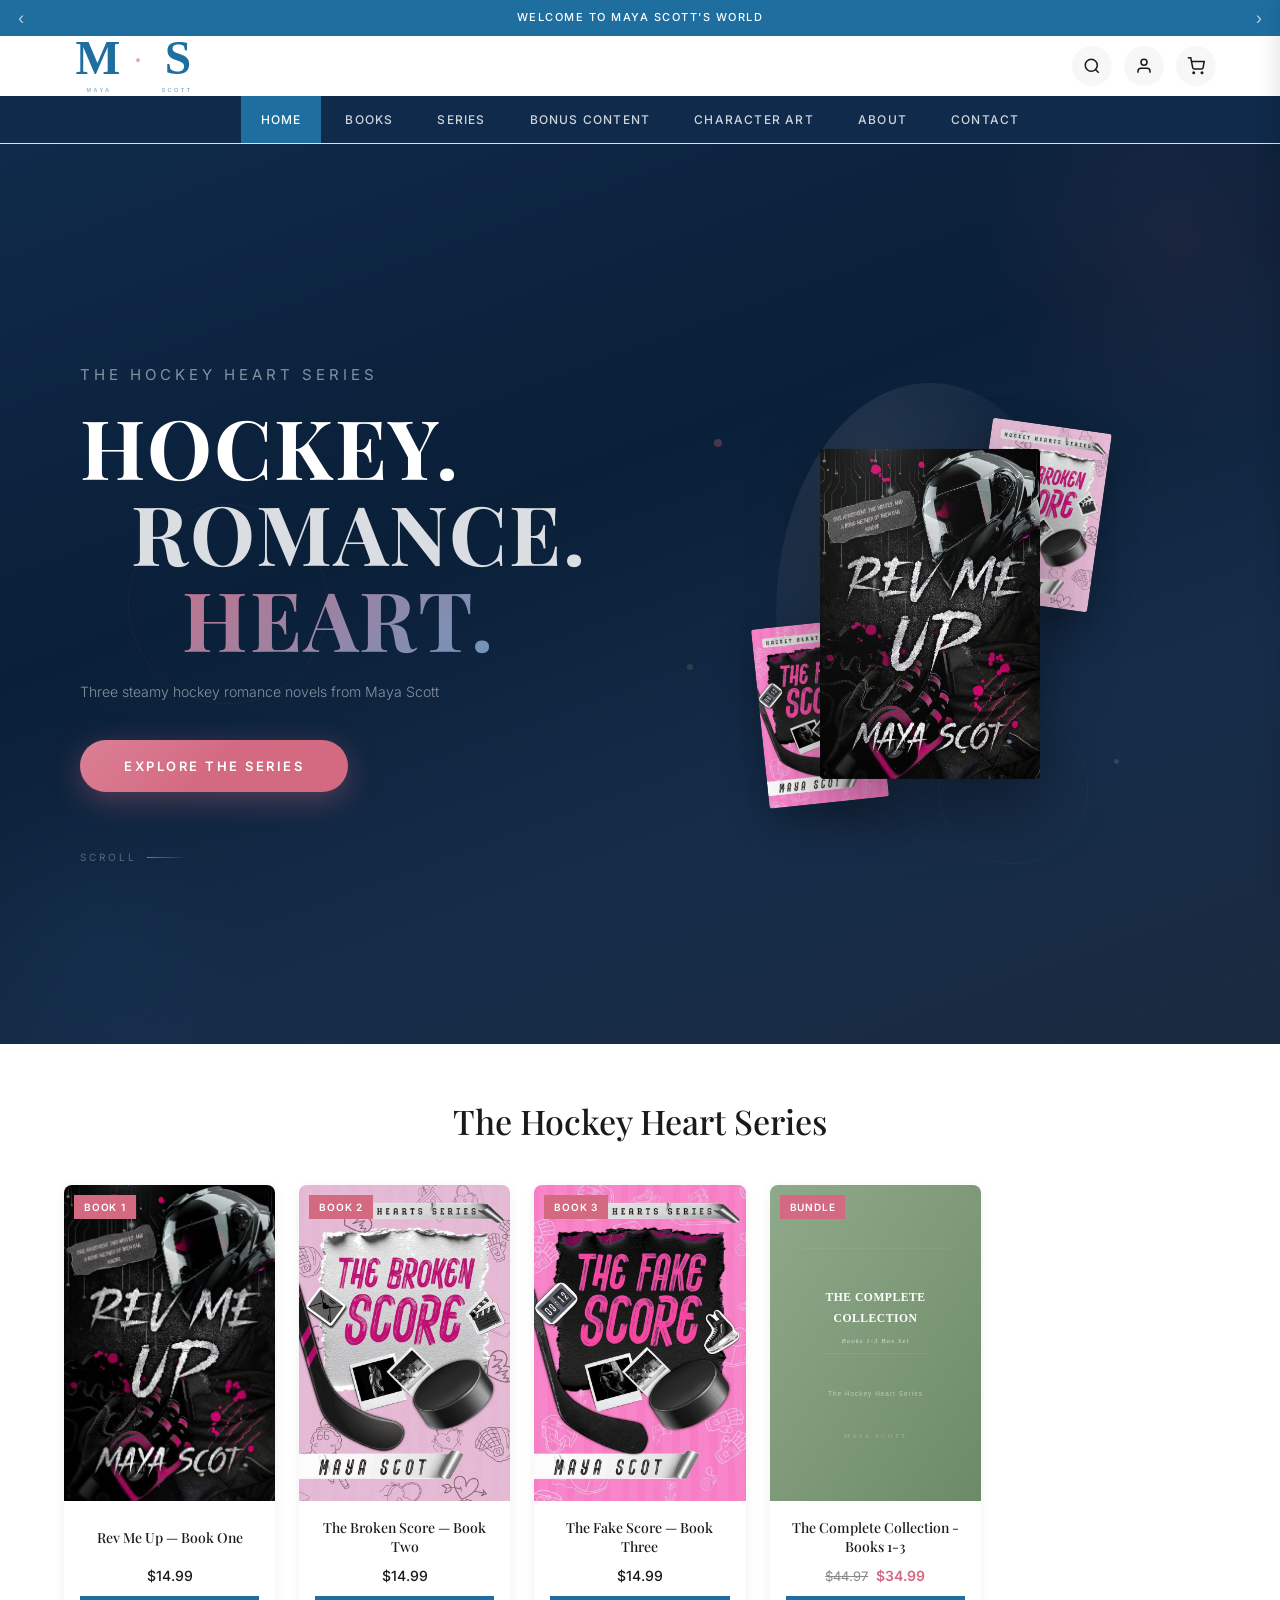
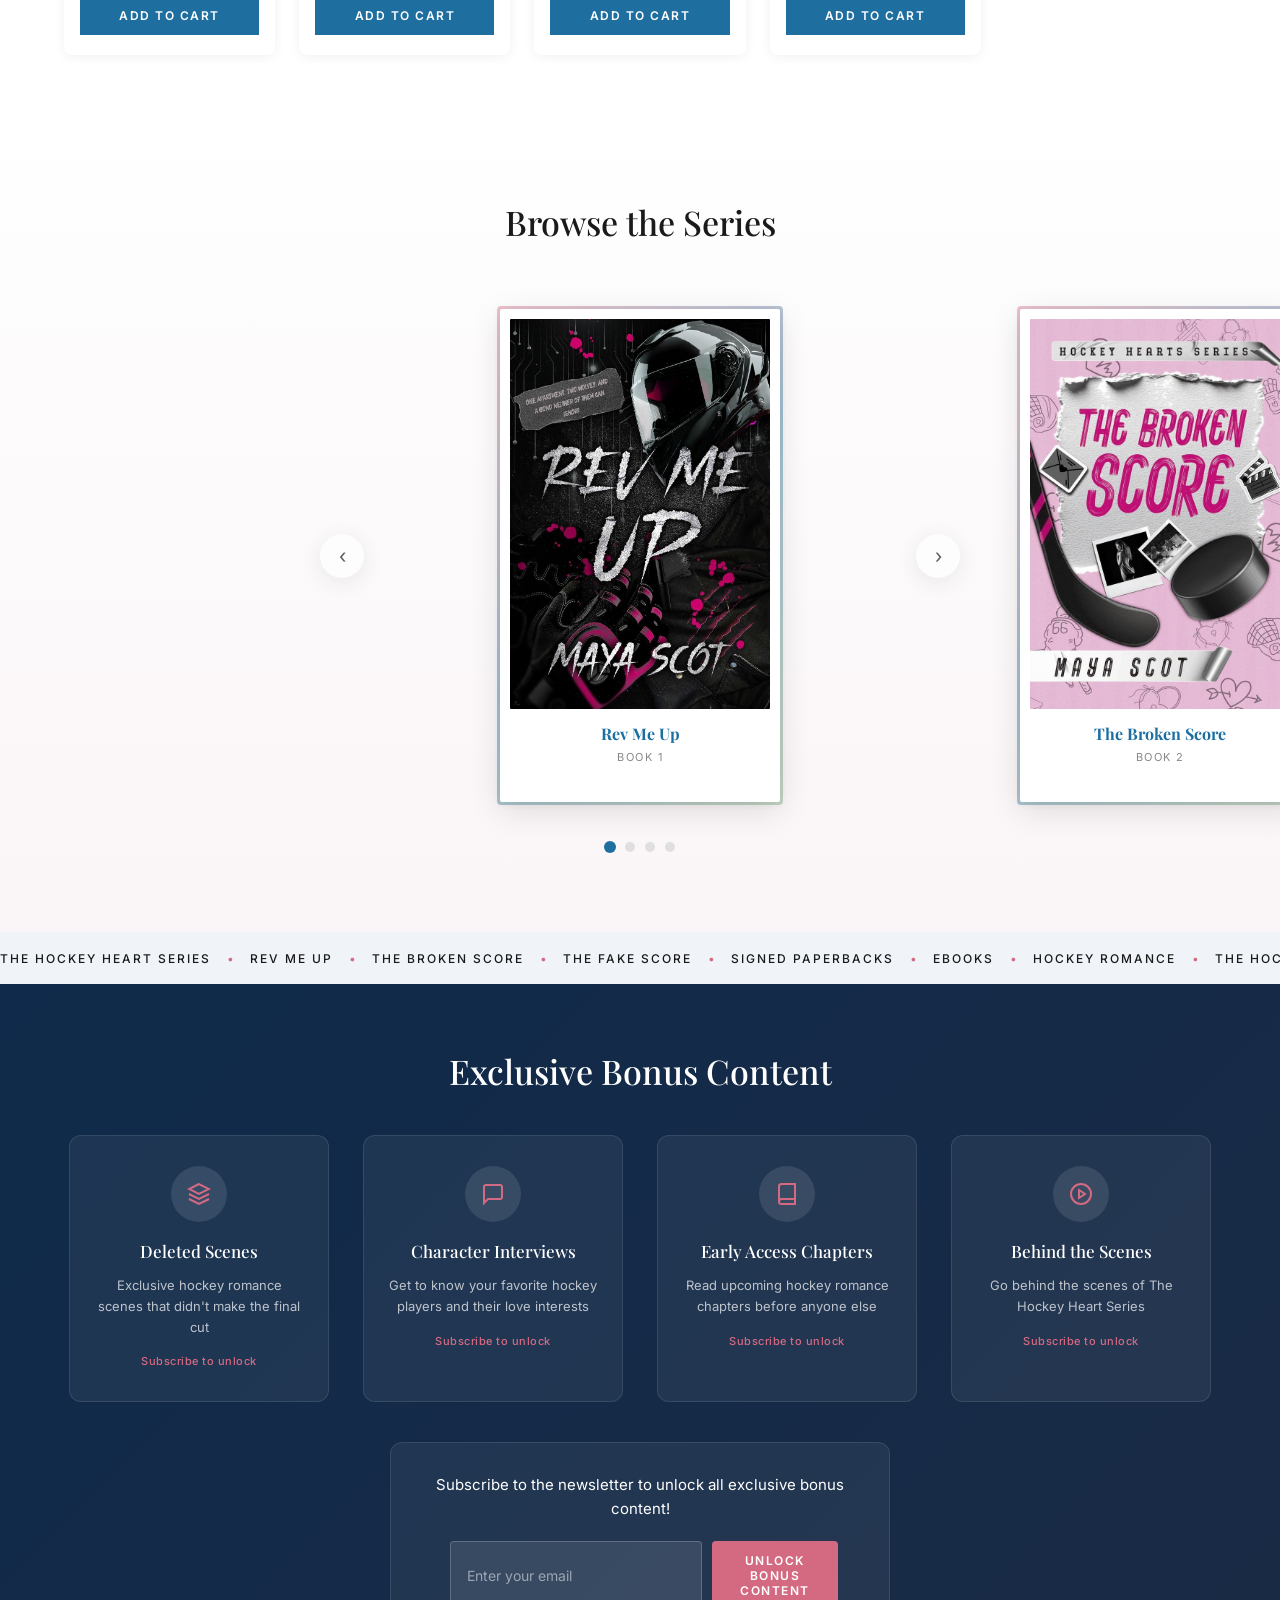
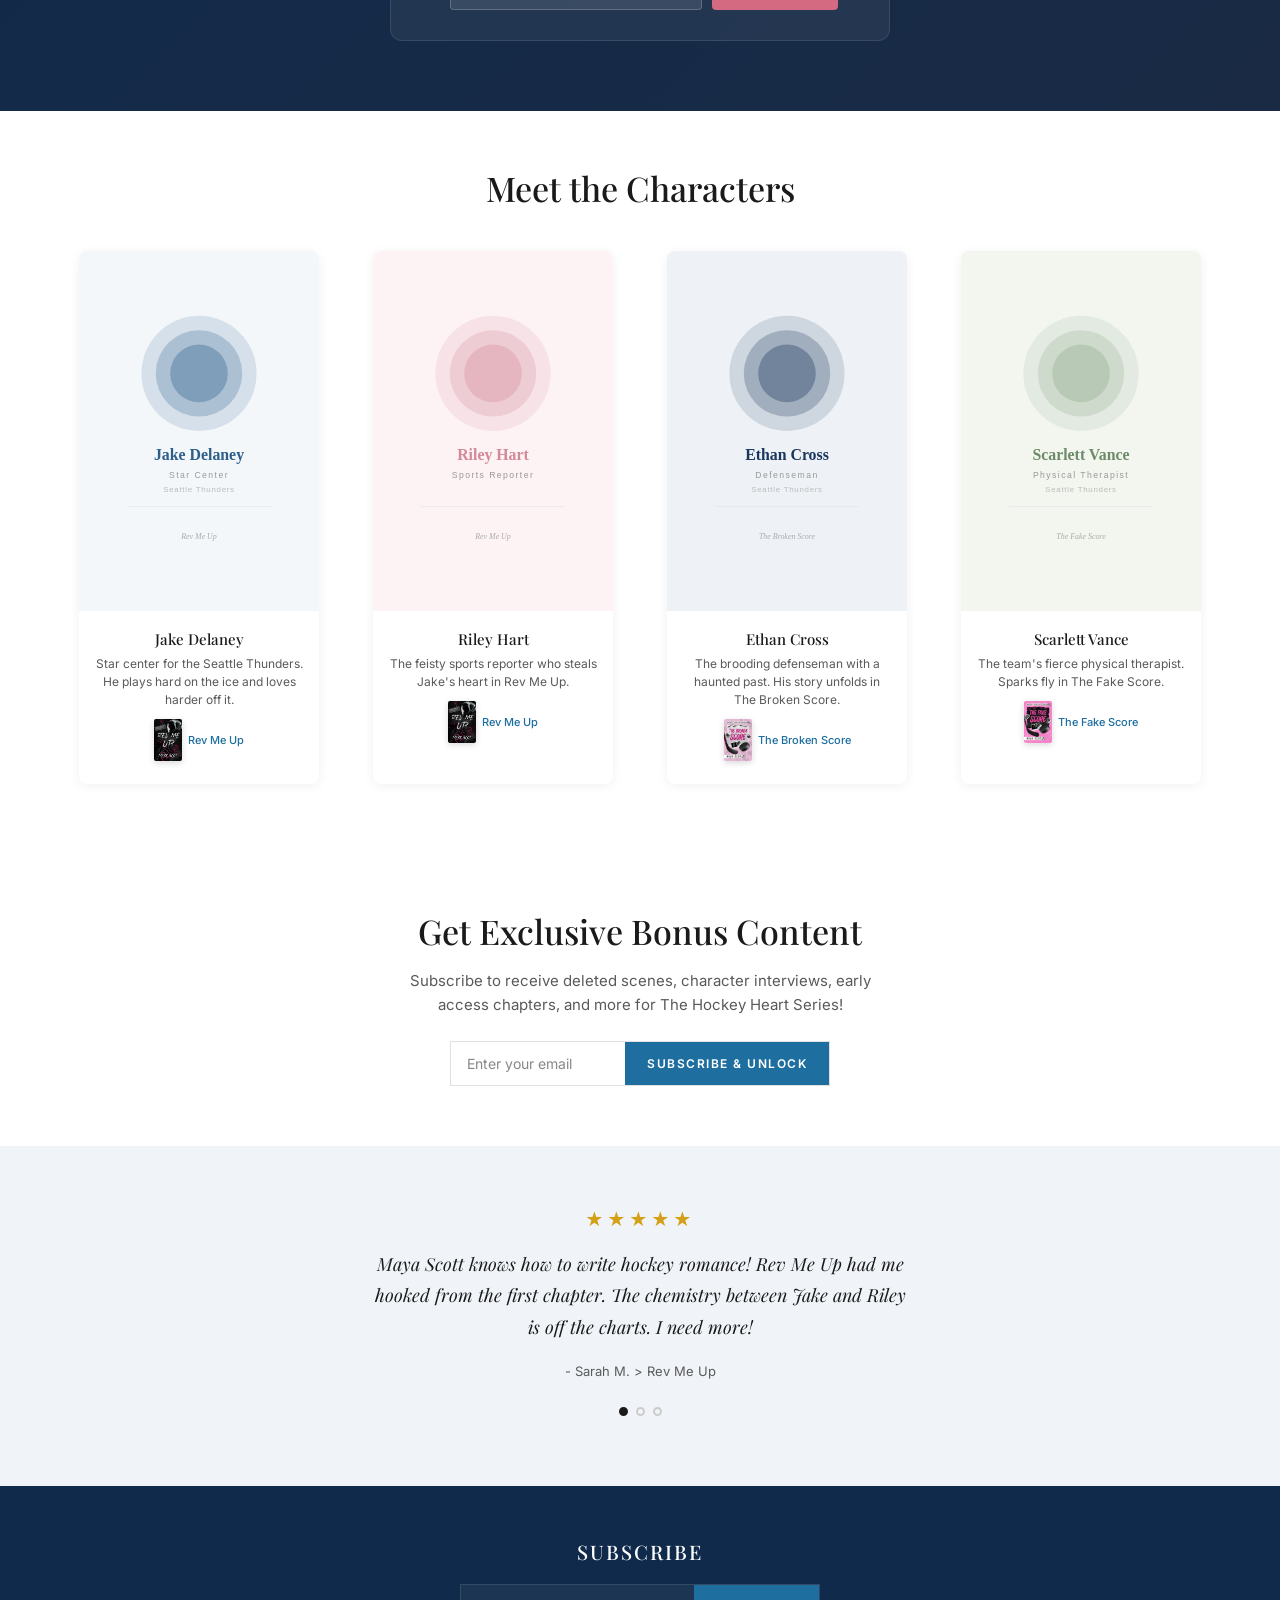
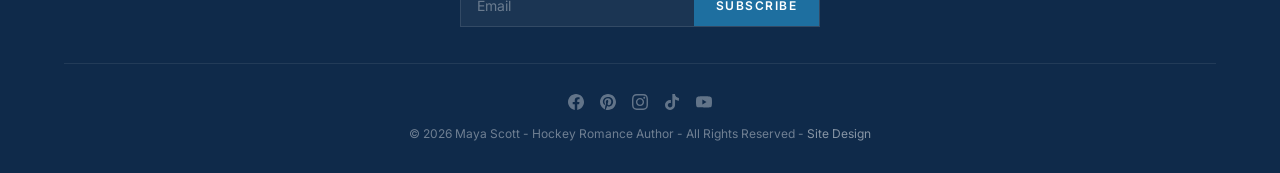
==== commit 580e9c7e: "Full site build: backend + assets + redesigned hero + carousel + color scheme - Added PHP backend (a" ====
--- a/index.html
+++ b/index.html
@@ -35,7 +35,7 @@
   <div class="announcement-bar">
     <div class="announcement-slider" id="announcementSlider">
       <div class="announcement-slide active">Welcome to Maya Scott's World</div>
-      <div class="announcement-slide">NEW RELEASE COMING SOON!</div>
+      <div class="announcement-slide">REV ME UP — AVAILABLE NOW!</div>
       <div class="announcement-slide">FOLLOW MAYA ON SOCIALS</div>
       <div class="announcement-slide">GET EXCLUSIVE BONUS CONTENT!</div>
     </div>
@@ -51,9 +51,8 @@
       </button>
 
       <div class="logo">
-        <a href="/">
-          <span class="logo-name">Maya Scott</span>
-          <span class="logo-tagline">Fantasy Romance Author</span>
+        <a href="index.html">
+          <img src="assets/logo.svg" alt="Maya Scott" width="180" height="90">
         </a>
       </div>
 
@@ -73,7 +72,7 @@
     <!-- Main Navigation -->
     <nav class="main-nav" id="mainNav">
       <ul class="nav-list">
-        <li><a href="index.html">Home</a></li>
+        <li><a href="index.html" class="active">Home</a></li>
         <li><a href="books.html">Books</a></li>
         <li><a href="series.html">Series</a></li>
         <li><a href="bonus-content.html">Bonus Content</a></li>
@@ -102,7 +101,7 @@
     <div class="mobile-nav-panel">
       <button class="mobile-nav-close" id="mobileNavClose">&times;</button>
       <ul class="mobile-nav-list">
-        <li><a href="index.html">Home</a></li>
+        <li><a href="index.html" class="active">Home</a></li>
         <li><a href="books.html">Books</a></li>
         <li><a href="series.html">Series</a></li>
         <li><a href="bonus-content.html">Bonus Content</a></li>
@@ -114,101 +113,102 @@
   </div>
 
   <main id="MainContent">
-    <!-- Hero Fade Slideshow -->
-    <section class="hero">
-      <div class="hero-slider" id="heroSlider">
-        <div class="hero-slide active">
-          <a href="#">
-            <picture>
-              <source media="(max-width: 768px)" srcset="https://placehold.co/768x900/8b3a3a/ffffff?text=THE+ENCHANTED+CHRONICLES">
-              <img src="https://placehold.co/1920x800/8b3a3a/e8d5c4?text=THE+ENCHANTED+CHRONICLES" alt="">
-            </picture>
-          </a>
-        </div>
-        <div class="hero-slide">
-          <a href="#">
-            <picture>
-              <source media="(max-width: 768px)" srcset="https://placehold.co/768x900/6b2a2a/ffffff?text=NEW+RELEASE+COMING+SOON">
-              <img src="https://placehold.co/1920x800/6b2a2a/e8d5c4?text=NEW+RELEASE+COMING+SOON" alt="">
-            </picture>
-          </a>
-        </div>
-        <div class="hero-slide">
-          <a href="#">
-            <picture>
-              <source media="(max-width: 768px)" srcset="https://placehold.co/768x900/4b1a1a/ffffff?text=GET+EXCLUSIVE+BONUS+CONTENT">
-              <img src="https://placehold.co/1920x800/4b1a1a/e8d5c4?text=GET+EXCLUSIVE+BONUS+CONTENT" alt="">
-            </picture>
-          </a>
-        </div>
-      </div>
-      <div class="hero-nav">
-        <button class="hero-dot active" data-slide="0"></button>
-        <button class="hero-dot" data-slide="1"></button>
-        <button class="hero-dot" data-slide="2"></button>
-      </div>
-    </section>
-
-    <!-- Image Banner - Above Featured Collection -->
-    <section class="image-banner">
-      <a href="#">
-        <img src="https://placehold.co/1920x300/f5f0eb/8b3a3a?text=FOLLOW+MAYA+ON+SOCIALS" alt="Follow Maya on Socials">
-      </a>
+    <!-- Hero Section -->
+    <section class="hero" id="heroSection">
+      <div class="hero-bg-shapes">
+        <div class="hero-shape hero-shape-1" id="heroShape1"></div>
+        <div class="hero-shape hero-shape-2" id="heroShape2"></div>
+        <div class="hero-shape hero-shape-3" id="heroShape3"></div>
+        <div class="hero-shape hero-shape-4" id="heroShape4"></div>
+      </div>
+      <div class="hero-layout">
+        <div class="hero-content">
+          <p class="hero-subtitle">The Hockey Heart Series</p>
+          <h1 class="hero-title">
+            <span class="hero-title-line" data-split="HOCKEY.">HOCKEY.</span>
+            <span class="hero-title-line" data-split="ROMANCE.">ROMANCE.</span>
+            <span class="hero-title-line" data-split="HEART.">HEART.</span>
+          </h1>
+          <p class="hero-tagline">Three steamy hockey romance novels from Maya Scott</p>
+          <a href="books.html" class="hero-btn">Explore the Series</a>
+          <div class="hero-scroll-indicator">
+            <span>Scroll</span>
+            <div class="hero-scroll-line"></div>
+          </div>
+        </div>
+        <div class="hero-visual">
+          <div class="hero-floating-books">
+            <div class="hero-book-3d" id="heroBook3D">
+              <div class="book-3d-inner" id="book3DInner">
+                <img src="assets/book-cover/rev-me-up.jpg" alt="Rev Me Up" class="book-3d-cover">
+                <div class="book-3d-glow"></div>
+              </div>
+            </div>
+            <div class="hero-book-secondary" id="heroBookSecondary">
+              <img src="assets/book-cover/the-broken-score.jpg" alt="The Broken Score">
+            </div>
+            <div class="hero-book-tertiary" id="heroBookTertiary">
+              <img src="assets/book-cover/the-fake-score.jpg" alt="The Fake Score">
+            </div>
+          </div>
+          <div class="hero-float-dot hero-float-dot-1" id="floatDot1"></div>
+          <div class="hero-float-dot hero-float-dot-2" id="floatDot2"></div>
+          <div class="hero-float-dot hero-float-dot-3" id="floatDot3"></div>
+        </div>
+      </div>
     </section>
 
     <!-- Featured Collection -->
-    <section class="featured-collection">
+    <section class="featured-collection reveal">
       <div class="container">
-        <h2 class="section-title">The Enchanted Chronicles</h2>
+        <h2 class="section-title">The Hockey Heart Series</h2>
         <div class="product-grid">
           <div class="product-card">
-            <a href="product.html?id=whispers-of-magic" class="product-image">
-              <img class="product-img-primary" src="https://placehold.co/400x600/d4c5b0/333333?text=Whispers+of+Magic" alt="Whispers of Magic">
-              <img class="product-img-secondary" src="https://placehold.co/400x600/c4b5a0/333333?text=Whispers+Hover" alt="Whispers of Magic">
-              <span class="product-badge">Bestseller</span>
+            <a href="product.html?id=rev-me-up" class="product-image">
+              <img class="product-img-primary" src="assets/book-cover/rev-me-up.jpg" alt="Rev Me Up">
+              <img class="product-img-secondary" src="assets/book-cover/rev-me-up.jpg" alt="Rev Me Up">
+              <span class="product-badge">Book 1</span>
             </a>
             <div class="product-info">
-              <h3><a href="product.html?id=whispers-of-magic">Whispers of Magic - Book One</a></h3>
+              <h3><a href="product.html?id=rev-me-up">Rev Me Up — Book One</a></h3>
               <div class="product-price">
                 <span class="price-regular">$14.99</span>
               </div>
-              <button class="btn btn-primary" data-add-to-cart data-product-id="whispers-of-magic" data-product-title="Whispers of Magic - Book One" data-product-price="14.99" data-product-image="https://placehold.co/400x600/d4c5b0/333333?text=Whispers+of+Magic">Add to Cart</button>
-            </div>
-          </div>
-
+              <button class="btn btn-primary" data-add-to-cart data-product-id="rev-me-up" data-product-title="Rev Me Up - Book One" data-product-price="14.99" data-product-image="assets/book-cover/rev-me-up.jpg">Add to Cart</button>
+            </div>
+          </div>
           <div class="product-card">
-            <a href="product.html?id=shadows-awaken" class="product-image">
-              <img class="product-img-primary" src="https://placehold.co/400x600/b4a590/333333?text=Shadows+Awaken" alt="Shadows Awaken">
-              <img class="product-img-secondary" src="https://placehold.co/400x600/a49580/333333?text=Shadows+Hover" alt="Shadows Awaken">
-              <span class="product-badge">Bestseller</span>
+            <a href="product.html?id=the-broken-score" class="product-image">
+              <img class="product-img-primary" src="assets/book-cover/the-broken-score.jpg" alt="The Broken Score">
+              <img class="product-img-secondary" src="assets/book-cover/the-broken-score.jpg" alt="The Broken Score">
+              <span class="product-badge">Book 2</span>
             </a>
             <div class="product-info">
-              <h3><a href="product.html?id=shadows-awaken">Shadows Awaken - Book Two</a></h3>
+              <h3><a href="product.html?id=the-broken-score">The Broken Score — Book Two</a></h3>
               <div class="product-price">
                 <span class="price-regular">$14.99</span>
               </div>
-              <button class="btn btn-primary" data-add-to-cart data-product-id="shadows-awaken" data-product-title="Shadows Awaken - Book Two" data-product-price="14.99" data-product-image="https://placehold.co/400x600/b4a590/333333?text=Shadows+Awaken">Add to Cart</button>
-            </div>
-          </div>
-
+              <button class="btn btn-primary" data-add-to-cart data-product-id="the-broken-score" data-product-title="The Broken Score - Book Two" data-product-price="14.99" data-product-image="assets/book-cover/the-broken-score.jpg">Add to Cart</button>
+            </div>
+          </div>
           <div class="product-card">
-            <a href="product.html?id=hearts-entwined" class="product-image">
-              <img class="product-img-primary" src="https://placehold.co/400x600/a49580/333333?text=Hearts+Entwined" alt="Hearts Entwined">
-              <img class="product-img-secondary" src="https://placehold.co/400x600/948570/333333?text=Hearts+Hover" alt="Hearts Entwined">
+            <a href="product.html?id=the-fake-score" class="product-image">
+              <img class="product-img-primary" src="assets/book-cover/the-fake-score.jpg" alt="The Fake Score">
+              <img class="product-img-secondary" src="assets/book-cover/the-fake-score.jpg" alt="The Fake Score">
+              <span class="product-badge">Book 3</span>
             </a>
             <div class="product-info">
-              <h3><a href="product.html?id=hearts-entwined">Hearts Entwined - Book Three</a></h3>
+              <h3><a href="product.html?id=the-fake-score">The Fake Score — Book Three</a></h3>
               <div class="product-price">
                 <span class="price-regular">$14.99</span>
               </div>
-              <button class="btn btn-primary" data-add-to-cart data-product-id="hearts-entwined" data-product-title="Hearts Entwined - Book Three" data-product-price="14.99" data-product-image="https://placehold.co/400x600/a49580/333333?text=Hearts+Entwined">Add to Cart</button>
-            </div>
-          </div>
-
+              <button class="btn btn-primary" data-add-to-cart data-product-id="the-fake-score" data-product-title="The Fake Score - Book Three" data-product-price="14.99" data-product-image="assets/book-cover/the-fake-score.jpg">Add to Cart</button>
+            </div>
+          </div>
           <div class="product-card">
             <a href="product.html?id=complete-collection" class="product-image">
-              <img class="product-img-primary" src="https://placehold.co/400x600/948570/333333?text=The+Complete+Collection" alt="The Complete Collection">
-              <img class="product-img-secondary" src="https://placehold.co/400x600/847560/333333?text=Collection+Hover" alt="The Complete Collection">
+              <img class="product-img-primary" src="assets/book-cover/complete-collection.svg" alt="The Complete Collection">
+              <img class="product-img-secondary" src="assets/book-cover/complete-collection.svg" alt="The Complete Collection">
               <span class="product-badge">Bundle</span>
             </a>
             <div class="product-info">
@@ -217,120 +217,96 @@
                 <span class="price-compare">$44.97</span>
                 <span class="price-sale">$34.99</span>
               </div>
-              <button class="btn btn-primary" data-add-to-cart data-product-id="complete-collection" data-product-title="The Complete Collection - Books 1-3" data-product-price="34.99" data-product-image="https://placehold.co/400x600/948570/333333?text=The+Complete+Collection">Add to Cart</button>
-            </div>
-          </div>
-
-          <div class="product-card">
-            <a href="product.html?id=signed-paperback" class="product-image">
-              <img class="product-img-primary" src="https://placehold.co/400x600/847560/333333?text=Signed+Paperback" alt="Signed Paperback">
-              <img class="product-img-secondary" src="https://placehold.co/400x600/746550/333333?text=Signed+Hover" alt="Signed Paperback">
-              <span class="product-badge">Signed</span>
-            </a>
-            <div class="product-info">
-              <h3><a href="product.html?id=signed-paperback">Signed Paperback - Any Book</a></h3>
-              <div class="product-price">
-                <span class="price-regular">$24.99</span>
-              </div>
-              <button class="btn btn-primary" data-add-to-cart data-product-id="signed-paperback" data-product-title="Signed Paperback - Any Book" data-product-price="24.99" data-product-image="https://placehold.co/400x600/847560/333333?text=Signed+Paperback">Add to Cart</button>
-            </div>
-          </div>
-        </div>
-      </div>
-    </section>
-
-    <!-- Upcoming/Preorder Section -->
-    <section class="upcoming-section">
+              <button class="btn btn-primary" data-add-to-cart data-product-id="complete-collection" data-product-title="The Complete Collection - Books 1-3" data-product-price="34.99" data-product-image="assets/book-cover/complete-collection.svg">Add to Cart</button>
+            </div>
+          </div>
+        </div>
+      </div>
+    </section>
+
+    <!-- Book Carousel Section -->
+    <section class="book-carousel-section reveal">
       <div class="container">
-        <h2 class="section-title">Coming Soon</h2>
-        <div class="upcoming-grid">
-          <div class="upcoming-card">
-            <div class="upcoming-image">
-              <img src="https://placehold.co/400x600/8b3a3a/ffffff?text=Whispers+of+Destiny" alt="Whispers of Destiny">
-              <span class="upcoming-badge">Preorder</span>
-            </div>
-            <div class="upcoming-info">
-              <h3>Whispers of Destiny</h3>
-              <p class="upcoming-series">The Enchanted Chronicles - Book 3</p>
-              <p class="upcoming-date">Release: June 2026</p>
-              <button class="btn btn-primary" data-add-to-cart data-product-id="whispers-of-destiny" data-product-title="Whispers of Destiny" data-product-price="14.99" data-product-image="https://placehold.co/400x600/8b3a3a/ffffff?text=Whispers+of+Destiny">Preorder Now</button>
-            </div>
-          </div>
-          <div class="upcoming-card">
-            <div class="upcoming-image">
-              <img src="https://placehold.co/400x600/6b2a2a/ffffff?text=Shadows+of+the+Past" alt="Shadows of the Past">
-              <span class="upcoming-badge preorder">Coming Soon</span>
-            </div>
-            <div class="upcoming-info">
-              <h3>Shadows of the Past</h3>
-              <p class="upcoming-series">The Enchanted Chronicles - Book 4</p>
-              <p class="upcoming-date">Release: September 2026</p>
-              <button class="btn btn-primary" data-add-to-cart data-product-id="shadows-of-the-past" data-product-title="Shadows of the Past" data-product-price="14.99" data-product-image="https://placehold.co/400x600/6b2a2a/ffffff?text=Shadows+of+the+Past">Notify Me</button>
-            </div>
-          </div>
-          <div class="upcoming-card">
-            <div class="upcoming-image">
-              <img src="https://placehold.co/400x600/4b1a1a/ffffff?text=Eternal+Bond" alt="Eternal Bond">
-              <span class="upcoming-badge preorder">Coming Soon</span>
-            </div>
-            <div class="upcoming-info">
-              <h3>Eternal Bond</h3>
-              <p class="upcoming-series">Standalone Novel</p>
-              <p class="upcoming-date">Release: December 2026</p>
-              <button class="btn btn-primary" data-add-to-cart data-product-id="eternal-bond" data-product-title="Eternal Bond" data-product-price="14.99" data-product-image="https://placehold.co/400x600/4b1a1a/ffffff?text=Eternal+Bond">Notify Me</button>
-            </div>
-          </div>
-        </div>
-      </div>
-    </section>
-
-    <!-- Character Art Gallery -->
-    <section class="character-art-section">
-      <div class="container">
-        <h2 class="section-title">Character Art</h2>
-        <div class="character-gallery">
-          <div class="character-card">
-            <div class="character-image">
-              <img src="https://placehold.co/400x500/d4c5b0/333333?text=Character+Portrait+1" alt="Character Portrait">
-            </div>
-            <div class="character-info">
-              <h3>Elena</h3>
-              <p>Protagonist of The Enchanted Chronicles</p>
-            </div>
-          </div>
-          <div class="character-card">
-            <div class="character-image">
-              <img src="https://placehold.co/400x500/c4b5a0/333333?text=Character+Portrait+2" alt="Character Portrait">
-            </div>
-            <div class="character-info">
-              <h3>Marcus</h3>
-              <p>The mysterious stranger with a hidden past</p>
-            </div>
-          </div>
-          <div class="character-card">
-            <div class="character-image">
-              <img src="https://placehold.co/400x500/b4a590/333333?text=Character+Portrait+3" alt="Character Portrait">
-            </div>
-            <div class="character-info">
-              <h3>Seraphina</h3>
-              <p>The wise sorceress and mentor</p>
-            </div>
-          </div>
-          <div class="character-card">
-            <div class="character-image">
-              <img src="https://placehold.co/400x500/a49580/333333?text=Character+Portrait+4" alt="Character Portrait">
-            </div>
-            <div class="character-info">
-              <h3>Dorian</h3>
-              <p>The loyal knight and protector</p>
-            </div>
-          </div>
+        <h2 class="section-title">Browse the Series</h2>
+        <div class="book-carousel">
+          <div class="book-carousel-track" id="bookCarouselTrack">
+            <div class="book-carousel-slide">
+              <div class="polaroid-frame">
+                <img src="assets/book-cover/rev-me-up.jpg" alt="Rev Me Up">
+                <p class="polaroid-frame-title">Rev Me Up</p>
+                <p class="polaroid-frame-subtitle">Book 1</p>
+              </div>
+            </div>
+            <div class="book-carousel-slide">
+              <div class="polaroid-frame">
+                <img src="assets/book-cover/the-broken-score.jpg" alt="The Broken Score">
+                <p class="polaroid-frame-title">The Broken Score</p>
+                <p class="polaroid-frame-subtitle">Book 2</p>
+              </div>
+            </div>
+            <div class="book-carousel-slide">
+              <div class="polaroid-frame">
+                <img src="assets/book-cover/the-fake-score.jpg" alt="The Fake Score">
+                <p class="polaroid-frame-title">The Fake Score</p>
+                <p class="polaroid-frame-subtitle">Book 3</p>
+              </div>
+            </div>
+            <div class="book-carousel-slide">
+              <div class="polaroid-frame">
+                <img src="assets/book-cover/complete-collection.svg" alt="The Complete Collection">
+                <p class="polaroid-frame-title">The Complete Collection</p>
+                <p class="polaroid-frame-subtitle">Books 1-3 Bundle</p>
+              </div>
+            </div>
+          </div>
+          <button class="book-carousel-btn book-carousel-prev" id="bookCarouselPrev">&lsaquo;</button>
+          <button class="book-carousel-btn book-carousel-next" id="bookCarouselNext">&rsaquo;</button>
+        </div>
+        <div class="book-carousel-dots" id="bookCarouselDots"></div>
+      </div>
+    </section>
+
+    <!-- Section Divider -->
+    <div class="section-divider"></div>
+
+    <!-- Marquee Ticker -->
+    <section class="marquee-section reveal">
+      <div class="marquee">
+        <div class="marquee-track">
+          <span class="marquee-item">THE HOCKEY HEART SERIES</span>
+          <span class="marquee-dot">&bull;</span>
+          <span class="marquee-item">REV ME UP</span>
+          <span class="marquee-dot">&bull;</span>
+          <span class="marquee-item">THE BROKEN SCORE</span>
+          <span class="marquee-dot">&bull;</span>
+          <span class="marquee-item">THE FAKE SCORE</span>
+          <span class="marquee-dot">&bull;</span>
+          <span class="marquee-item">SIGNED PAPERBACKS</span>
+          <span class="marquee-dot">&bull;</span>
+          <span class="marquee-item">EBOOKS</span>
+          <span class="marquee-dot">&bull;</span>
+          <span class="marquee-item">HOCKEY ROMANCE</span>
+          <span class="marquee-dot">&bull;</span>
+          <span class="marquee-item">THE HOCKEY HEART SERIES</span>
+          <span class="marquee-dot">&bull;</span>
+          <span class="marquee-item">REV ME UP</span>
+          <span class="marquee-dot">&bull;</span>
+          <span class="marquee-item">THE BROKEN SCORE</span>
+          <span class="marquee-dot">&bull;</span>
+          <span class="marquee-item">THE FAKE SCORE</span>
+          <span class="marquee-dot">&bull;</span>
+          <span class="marquee-item">SIGNED PAPERBACKS</span>
+          <span class="marquee-dot">&bull;</span>
+          <span class="marquee-item">EBOOKS</span>
+          <span class="marquee-dot">&bull;</span>
+          <span class="marquee-item">HOCKEY ROMANCE</span>
+          <span class="marquee-dot">&bull;</span>
         </div>
       </div>
     </section>
 
     <!-- Bonus Content Section -->
-    <section class="bonus-content-section">
+    <section class="bonus-content-section reveal">
       <div class="container">
         <h2 class="section-title">Exclusive Bonus Content</h2>
         <div class="bonus-content-grid">
@@ -339,32 +315,32 @@
               <svg viewBox="0 0 24 24" fill="none" stroke="currentColor" stroke-width="2"><path d="M12 2L2 7l10 5 10-5-10-5zM2 17l10 5 10-5M2 12l10 5 10-5"/></svg>
             </div>
             <h3>Deleted Scenes</h3>
-            <p>Exclusive scenes that didn't make it into the final books</p>
-            <span class="bonus-lock">🔒 Subscribe to unlock</span>
+            <p>Exclusive hockey romance scenes that didn't make the final cut</p>
+            <span class="bonus-lock">Subscribe to unlock</span>
           </div>
           <div class="bonus-card">
             <div class="bonus-icon">
               <svg viewBox="0 0 24 24" fill="none" stroke="currentColor" stroke-width="2"><path d="M21 15a2 2 0 0 1-2 2H7l-4 4V5a2 2 0 0 1 2-2h14a2 2 0 0 1 2 2z"/></svg>
             </div>
             <h3>Character Interviews</h3>
-            <p>Get to know your favorite characters through exclusive interviews</p>
-            <span class="bonus-lock">🔒 Subscribe to unlock</span>
+            <p>Get to know your favorite hockey players and their love interests</p>
+            <span class="bonus-lock">Subscribe to unlock</span>
           </div>
           <div class="bonus-card">
             <div class="bonus-icon">
               <svg viewBox="0 0 24 24" fill="none" stroke="currentColor" stroke-width="2"><path d="M4 19.5A2.5 2.5 0 0 1 6.5 17H20"/><path d="M6.5 2H20v20H6.5A2.5 2.5 0 0 1 4 19.5v-15A2.5 2.5 0 0 1 6.5 2z"/></svg>
             </div>
             <h3>Early Access Chapters</h3>
-            <p>Read upcoming chapters before anyone else</p>
-            <span class="bonus-lock">🔒 Subscribe to unlock</span>
+            <p>Read upcoming hockey romance chapters before anyone else</p>
+            <span class="bonus-lock">Subscribe to unlock</span>
           </div>
           <div class="bonus-card">
             <div class="bonus-icon">
               <svg viewBox="0 0 24 24" fill="none" stroke="currentColor" stroke-width="2"><circle cx="12" cy="12" r="10"/><polygon points="10 8 16 12 10 16 10 8"/></svg>
             </div>
             <h3>Behind the Scenes</h3>
-            <p>See how the magic happens with writing process insights</p>
-            <span class="bonus-lock">🔒 Subscribe to unlock</span>
+            <p>Go behind the scenes of The Hockey Heart Series</p>
+            <span class="bonus-lock">Subscribe to unlock</span>
           </div>
         </div>
         <div class="bonus-cta">
@@ -377,44 +353,72 @@
       </div>
     </section>
 
-    <!-- Marquee Ticker -->
-    <section class="marquee-section">
-      <div class="marquee">
-        <div class="marquee-track">
-          <span class="marquee-item">THE ENCHANTED CHRONICLES</span>
-          <span class="marquee-dot">&bull;</span>
-          <span class="marquee-item">SIGNED PAPERBACKS</span>
-          <span class="marquee-dot">&bull;</span>
-          <span class="marquee-item">EBOOKS</span>
-          <span class="marquee-dot">&bull;</span>
-          <span class="marquee-item">AUDIOBOOKS</span>
-          <span class="marquee-dot">&bull;</span>
-          <span class="marquee-item">BONUS CONTENT</span>
-          <span class="marquee-dot">&bull;</span>
-          <span class="marquee-item">CHARACTER ART</span>
-          <span class="marquee-dot">&bull;</span>
-          <span class="marquee-item">THE ENCHANTED CHRONICLES</span>
-          <span class="marquee-dot">&bull;</span>
-          <span class="marquee-item">SIGNED PAPERBACKS</span>
-          <span class="marquee-dot">&bull;</span>
-          <span class="marquee-item">EBOOKS</span>
-          <span class="marquee-dot">&bull;</span>
-          <span class="marquee-item">AUDIOBOOKS</span>
-          <span class="marquee-dot">&bull;</span>
-          <span class="marquee-item">BONUS CONTENT</span>
-          <span class="marquee-dot">&bull;</span>
-          <span class="marquee-item">CHARACTER ART</span>
-          <span class="marquee-dot">&bull;</span>
-        </div>
-      </div>
-    </section>
-
-    <!-- Newsletter / Email Signup -->
-    <section class="newsletter-banner">
-      <div class="newsletter-bg"></div>
-      <div class="newsletter-content">
+    <!-- Meet the Characters Section -->
+    <section class="character-art-section reveal">
+      <div class="container">
+        <h2 class="section-title">Meet the Characters</h2>
+        <div class="character-gallery">
+          <div class="character-card">
+            <div class="character-image">
+              <img src="assets/character-art/jake-delaney.svg" alt="Jake Delaney">
+            </div>
+            <div class="character-info">
+              <h3>Jake Delaney</h3>
+              <p>Star center for the Seattle Thunders. He plays hard on the ice and loves harder off it.</p>
+              <span class="character-book-ref">
+                <img src="assets/book-cover/rev-me-up.jpg" alt="Rev Me Up">
+                Rev Me Up
+              </span>
+            </div>
+          </div>
+          <div class="character-card">
+            <div class="character-image">
+              <img src="assets/character-art/riley-hart.svg" alt="Riley Hart">
+            </div>
+            <div class="character-info">
+              <h3>Riley Hart</h3>
+              <p>The feisty sports reporter who steals Jake's heart in Rev Me Up.</p>
+              <span class="character-book-ref">
+                <img src="assets/book-cover/rev-me-up.jpg" alt="Rev Me Up">
+                Rev Me Up
+              </span>
+            </div>
+          </div>
+          <div class="character-card">
+            <div class="character-image">
+              <img src="assets/character-art/ethan-cross.svg" alt="Ethan Cross">
+            </div>
+            <div class="character-info">
+              <h3>Ethan Cross</h3>
+              <p>The brooding defenseman with a haunted past. His story unfolds in The Broken Score.</p>
+              <span class="character-book-ref">
+                <img src="assets/book-cover/the-broken-score.jpg" alt="The Broken Score">
+                The Broken Score
+              </span>
+            </div>
+          </div>
+          <div class="character-card">
+            <div class="character-image">
+              <img src="assets/character-art/scarlett-vance.svg" alt="Scarlett Vance">
+            </div>
+            <div class="character-info">
+              <h3>Scarlett Vance</h3>
+              <p>The team's fierce physical therapist. Sparks fly in The Fake Score.</p>
+              <span class="character-book-ref">
+                <img src="assets/book-cover/the-fake-score.jpg" alt="The Fake Score">
+                The Fake Score
+              </span>
+            </div>
+          </div>
+        </div>
+      </div>
+    </section>
+
+    <!-- Newsletter Section -->
+    <section class="newsletter-section reveal">
+      <div class="newsletter-centered">
         <h2>Get Exclusive Bonus Content</h2>
-        <p>Subscribe to receive deleted scenes, character interviews, early access chapters, and more!</p>
+        <p>Subscribe to receive deleted scenes, character interviews, early access chapters, and more for The Hockey Heart Series!</p>
         <form class="newsletter-form" action="subscribe.php" method="POST">
           <input type="email" name="email" placeholder="Enter your email" required>
           <button type="submit" class="btn-subscribe">Subscribe & Unlock</button>
@@ -423,23 +427,23 @@
     </section>
 
     <!-- Testimonials -->
-    <section class="testimonials">
+    <section class="testimonials reveal">
       <div class="container">
         <div class="testimonial-slider">
           <div class="testimonial active">
             <div class="stars">&#9733;&#9733;&#9733;&#9733;&#9733;</div>
-            <blockquote>I couldn't put it down! Maya Scott has created a magical world that pulls you in from the first page. The characters are so well-developed and the romance is absolutely enchanting.</blockquote>
-            <cite>- Sarah M. &gt; Whispers of Magic</cite>
+            <blockquote>Maya Scott knows how to write hockey romance! Rev Me Up had me hooked from the first chapter. The chemistry between Jake and Riley is off the charts. I need more!</blockquote>
+            <cite>- Sarah M. &gt; Rev Me Up</cite>
           </div>
           <div class="testimonial">
             <div class="stars">&#9733;&#9733;&#9733;&#9733;&#9733;</div>
-            <blockquote>The Enchanted Chronicles series has become my absolute favorite! The way Maya weaves magic, romance, and adventure together is simply brilliant. I've recommended these books to all my friends!</blockquote>
-            <cite>- Jennifer L. &gt; Shadows Awaken</cite>
+            <blockquote>The Hockey Heart Series is everything I love about sports romance. Maya perfectly balances steamy moments with genuine emotion. The Broken Score had me in tears!</blockquote>
+            <cite>- Jennifer L. &gt; The Broken Score</cite>
           </div>
           <div class="testimonial">
             <div class="stars">&#9733;&#9733;&#9733;&#9733;&#9733;</div>
-            <blockquote>Maya Scott's writing is beautiful and captivating. The bonus content from her newsletter makes the experience even more special. I feel like I really know these characters!</blockquote>
-            <cite>- Amanda R. &gt; Hearts Entwined</cite>
+            <blockquote>I devoured The Fake Score in one sitting! Maya Scott's writing is addictive — she creates characters you fall in love with and stories that stay with you long after the last page.</blockquote>
+            <cite>- Amanda R. &gt; The Fake Score</cite>
           </div>
         </div>
         <div class="testimonial-nav">
@@ -469,7 +473,7 @@
           <a href="#" aria-label="TikTok"><svg viewBox="0 0 24 24" fill="currentColor"><path d="M12.525.02c1.31-.02 2.61-.01 3.91-.02.08 1.53.63 3.09 1.75 4.17 1.12 1.11 2.7 1.62 4.24 1.79v4.03c-1.44-.05-2.89-.35-4.2-.97-.57-.26-1.1-.59-1.62-.93-.01 2.92.01 5.84-.02 8.75-.08 1.4-.54 2.79-1.35 3.94-1.31 1.92-3.58 3.17-5.91 3.21-1.43.08-2.86-.31-4.08-1.03-2.02-1.19-3.44-3.37-3.65-5.71-.02-.5-.03-1-.01-1.49.18-1.9 1.12-3.72 2.58-4.96 1.66-1.44 3.98-2.13 6.15-1.72.02 1.48-.04 2.96-.04 4.44-.99-.32-2.15-.23-3.02.37-.63.41-1.11 1.04-1.36 1.75-.21.51-.15 1.07-.14 1.61.24 1.64 1.82 3.02 3.5 2.87 1.12-.01 2.19-.66 2.77-1.61.19-.33.4-.67.41-1.06.1-1.79.06-3.57.07-5.36.01-4.03-.01-8.05.02-12.07z"/></svg></a>
           <a href="#" aria-label="YouTube"><svg viewBox="0 0 24 24" fill="currentColor"><path d="M23.498 6.186a3.016 3.016 0 0 0-2.122-2.136C19.505 3.545 12 3.545 12 3.545s-7.505 0-9.377.505A3.017 3.017 0 0 0 .502 6.186C0 8.07 0 12 0 12s0 3.93.502 5.814a3.016 3.016 0 0 0 2.122 2.136c1.871.505 9.376.505 9.376.505s7.505 0 9.377-.505a3.015 3.015 0 0 0 2.122-2.136C24 15.93 24 12 24 12s0-3.93-.502-5.814zM9.545 15.568V8.432L15.818 12l-6.273 3.568z"/></svg></a>
         </div>
-        <p>&copy; 2026 Maya Scott - All Rights Reserved - <a href="#">Site Design</a></p>
+        <p>&copy; 2026 Maya Scott - Hockey Romance Author - All Rights Reserved - <a href="#">Site Design</a></p>
       </div>
     </div>
   </footer>
--- a/css/style.css
+++ b/css/style.css
@@ -9,19 +9,20 @@
 :root {
   --color-bg: #ffffff;
   --color-text: #1a1a1a;
-  --color-text-light: #6b6b6b;
-  --color-text-lighter: #999999;
-  --color-accent: #8b3a3a;
-  --color-border: #e8e8e8;
-  --color-bg-dark: #111111;
-  --color-bg-announce: #f4efe8;
-  --color-bg-topbar: #0d0d0d;
-  --color-sale: #d1453a;
-  --color-sale-bg: #d1453a;
-  --color-gold: #d4a017;
+  --color-text-light: #5a5a5a;
+  --color-text-lighter: #888888;
+  --color-accent: #1e6fa0;
+  --color-accent-light: #5a9fc8;
+  --color-border: #e0e0e0;
+  --color-bg-dark: #0f2a4a;
+  --color-bg-announce: #f0f4f8;
+  --color-sale: #d46a82;
+  --color-pink: #d46a82;
+  --color-green: #7aaa7a;
   --font-heading: 'Playfair Display', Georgia, 'Times New Roman', serif;
   --font-body: 'Inter', -apple-system, BlinkMacSystemFont, 'Segoe UI', Roboto, sans-serif;
   --max-width: 1200px;
+  --header-height: 60px;
 }
 
 html {
@@ -46,7 +47,6 @@
 a {
   color: inherit;
   text-decoration: none;
-  transition: color 0.2s, transform 0.3s;
 }
 
 ul {
@@ -88,428 +88,39 @@
 
 /* ===== ANIMATIONS ===== */
 @keyframes fadeInUp {
-  from {
-    opacity: 0;
-    transform: translateY(30px);
-  }
-  to {
-    opacity: 1;
-    transform: translateY(0);
-  }
+  from { opacity: 0; transform: translateY(30px); }
+  to { opacity: 1; transform: translateY(0); }
 }
 
 @keyframes fadeIn {
-  from {
-    opacity: 0;
-  }
-  to {
-    opacity: 1;
-  }
+  from { opacity: 0; }
+  to { opacity: 1; }
 }
 
 @keyframes scaleIn {
-  from {
-    opacity: 0;
-    transform: scale(0.9);
-  }
-  to {
-    opacity: 1;
-    transform: scale(1);
-  }
-}
-
-@keyframes float {
-  0%, 100% {
-    transform: translateY(0);
-  }
-  50% {
-    transform: translateY(-10px);
-  }
-}
-
-@keyframes pulse {
-  0%, 100% {
-    transform: scale(1);
-  }
-  50% {
-    transform: scale(1.05);
-  }
-}
-
-/* ===== GLOBAL ANIMATIONS ===== */
-.hero,
-.featured-collection,
-.upcoming-section,
-.character-art-section,
-.bonus-content-section,
-.testimonials,
-.contact-section,
-.about-section,
-.books-section {
-  animation: fadeInUp 0.6s ease-out;
-}
-
-.product-card,
-.upcoming-card,
-.character-card,
-.bonus-card {
-  animation: scaleIn 0.5s ease-out;
-  transition: transform 0.3s ease, box-shadow 0.3s ease;
-  transform-style: preserve-3d;
-  perspective: 1000px;
-}
-
-.product-card:hover,
-.upcoming-card:hover,
-.character-card:hover,
-.bonus-card:hover {
-  transform: translateY(-8px) rotateX(5deg) rotateY(2deg);
-  box-shadow: 0 12px 30px rgba(0,0,0,0.15);
-}
-
-.btn {
-  transition: all 0.3s cubic-bezier(0.4, 0, 0.2, 1);
-}
-
-.btn:hover {
-  transform: translateY(-2px) scale(1.02);
-  box-shadow: 0 4px 15px rgba(0,0,0,0.2);
-}
-
-.btn:active {
-  transform: translateY(0) scale(0.98);
-}
-
-.product-image img,
-.upcoming-image img,
-.character-image img {
-  transition: transform 0.4s cubic-bezier(0.4, 0, 0.2, 1);
-  backface-visibility: hidden;
-}
-
-.product-card:hover .product-image img,
-.upcoming-card:hover .upcoming-image img,
-.character-card:hover .character-image img {
-  transform: scale(1.08) rotateX(-2deg);
-}
-
-.nav-list a {
-  position: relative;
-  transition: color 0.3s ease;
-}
-
-.nav-list a::after {
-  content: '';
-  position: absolute;
-  bottom: -4px;
-  left: 0;
-  width: 0;
-  height: 2px;
-  background: var(--color-accent);
-  transition: width 0.3s ease;
-}
-
-.nav-list a:hover::after {
-  width: 100%;
-}
-
-.nav-list a:hover {
-  color: var(--color-accent);
-}
-
-/* ===== CONTAINER ===== */
-.container {
-  width: 100%;
-  max-width: var(--max-width);
-  margin: 0 auto;
-  padding: 0 24px;
-  text-align: left;
-}
-
-/* ===== HERO SLIDES ===== */
-.hero-slide {
-  animation: fadeIn 0.8s ease-out;
-}
-
-.hero-slide img {
-  transition: transform 0.5s ease;
-}
-
-.hero-slide:hover img {
-  transform: scale(1.02);
-}
-
-
-
-/* ===== PRODUCT GRID ===== */
-.product-grid {
-  display: grid;
-  grid-template-columns: repeat(auto-fill, minmax(210px, 1fr));
-  gap: 20px;
-}
-
-/* ===== UNIFORM CARD STYLING ===== */
-.product-card,
-.upcoming-card,
-.character-card,
-.bonus-card {
-  width: 100%;
-  max-width: 280px;
-  background: var(--color-bg);
-  border-radius: 8px;
-  overflow: hidden;
-  box-shadow: 0 2px 12px rgba(0,0,0,0.06);
-  display: flex;
-  flex-direction: column;
-  height: 100%;
-  min-height: 420px;
-}
-
-.product-image,
-.upcoming-image,
-.character-image {
-  width: 100%;
-  aspect-ratio: 2/3;
-  overflow: hidden;
-  flex-shrink: 0;
-}
-
-.product-image img,
-.upcoming-image img,
-.character-image img {
-  width: 100%;
-  height: 100%;
-  object-fit: cover;
-  transition: transform 0.4s cubic-bezier(0.4, 0, 0.2, 1);
-  backface-visibility: hidden;
-}
-
-.product-info,
-.upcoming-info,
-.character-info,
-.bonus-content {
-  padding: 20px;
-  text-align: center;
-  flex-grow: 1;
-  display: flex;
-  flex-direction: column;
-  justify-content: space-between;
-}
-
-.product-info h3,
-.upcoming-info h3,
-.character-info h3,
-.bonus-content h3 {
-  font-family: var(--font-heading);
-  font-size: 16px;
-  font-weight: 500;
-  margin-bottom: 8px;
-  color: var(--color-text);
-  line-height: 1.3;
-  min-height: 42px;
-  display: flex;
-  align-items: center;
-  justify-content: center;
-}
-
-.product-description,
-.upcoming-series,
-.character-info p {
-  font-size: 13px;
-  color: var(--color-text-light);
-  line-height: 1.5;
-  margin-bottom: 12px;
-  min-height: 39px;
-}
-
-/* ===== SECTION TITLES ===== */
-.section-title {
-  font-family: var(--font-heading);
-  font-size: clamp(24px, 3vw, 34px);
-  text-align: center;
-  margin-bottom: 36px;
-  font-weight: 500;
-  animation: fadeIn 0.8s ease-out;
-}
-
-/* ===== CART DRAWER ===== */
-.cart-drawer-overlay {
-  display: none;
-  position: fixed;
-  inset: 0;
-  background: rgba(0,0,0,0.4);
-  z-index: 300;
-  animation: fadeIn 0.3s ease;
-}
-
-.cart-drawer-overlay.open {
-  display: block;
-}
-
-.cart-drawer {
-  position: fixed;
-  top: 0;
-  right: -400px;
-  width: 400px;
-  max-width: 90vw;
-  height: 100%;
-  background: var(--color-bg);
-  z-index: 301;
-  transition: right 0.35s ease;
-  box-shadow: -4px 0 20px rgba(0,0,0,0.1);
-}
-
-.cart-drawer.open {
-  right: 0;
-}
-
-.cart-drawer-header {
-  display: flex;
-  justify-content: space-between;
-  align-items: center;
-  padding: 20px 24px;
-  border-bottom: 1px solid var(--color-border);
-}
-
-.cart-drawer-header h3 {
-  font-family: var(--font-heading);
-  font-size: 20px;
-  font-weight: 500;
-}
-
-.cart-drawer-close {
-  font-size: 28px;
-  color: var(--color-text-light);
-  padding: 4px;
-  line-height: 1;
-}
-
-.cart-drawer-body {
-  padding: 24px;
-  max-height: calc(100vh - 80px);
-  overflow-y: auto;
-}
-
-.cart-items {
-  display: flex;
-  flex-direction: column;
-  gap: 20px;
-}
-
-.cart-item {
-  display: flex;
-  gap: 16px;
-  padding-bottom: 20px;
-  border-bottom: 1px solid var(--color-border);
-  animation: fadeIn 0.3s ease;
-}
-
-.cart-item-image {
-  width: 80px;
-  height: 100px;
-  object-fit: cover;
-  border-radius: 4px;
-}
-
-.cart-item-details {
-  flex: 1;
-}
-
-.cart-item-details h4 {
-  font-family: var(--font-heading);
-  font-size: 14px;
-  margin-bottom: 4px;
-}
-
-.cart-item-details p {
-  font-size: 14px;
-  color: var(--color-accent);
-  margin-bottom: 8px;
-}
-
-.cart-item-quantity {
-  display: flex;
-  align-items: center;
-  gap: 12px;
-}
-
-.quantity-btn {
-  width: 28px;
-  height: 28px;
-  border: 1px solid var(--color-border);
-  background: var(--color-bg);
-  border-radius: 4px;
-  cursor: pointer;
-  transition: all 0.2s;
-}
-
-.quantity-btn:hover {
-  background: var(--color-accent);
-  color: #fff;
-  border-color: var(--color-accent);
-}
-
-.cart-item-remove {
-  width: 28px;
-  height: 28px;
-  border: none;
-  background: rgba(0,0,0,0.05);
-  border-radius: 50%;
-  cursor: pointer;
-  transition: all 0.2s;
-}
-
-.cart-item-remove:hover {
-  background: #c62828;
-  color: #fff;
-}
-
-.cart-footer {
-  margin-top: 24px;
-  padding-top: 20px;
-  border-top: 1px solid var(--color-border);
-}
-
-.cart-total {
-  display: flex;
-  justify-content: space-between;
-  font-size: 18px;
-  font-weight: 600;
-  margin-bottom: 16px;
-}
-
-.btn-full {
-  width: 100%;
-}
-
-/* ===== FOOTER SOCIAL ===== */
-.footer-social {
-  display: flex;
-  justify-content: center;
-  gap: 18px;
-  margin-bottom: 16px;
-}
-
-.footer-social a {
-  color: rgba(255,255,255,0.4);
-  transition: color 0.2s;
-  display: flex;
-  align-items: center;
-  line-height: 0;
-}
-
-.footer-social a:hover {
-  color: #fff;
-}
-
-.footer-social svg {
-  width: 16px;
-  height: 16px;
+  from { opacity: 0; transform: scale(0.9); }
+  to { opacity: 1; transform: scale(1); }
+}
+
+@keyframes marqueeScroll {
+  0% { transform: translateX(0); }
+  100% { transform: translateX(-50%); }
+}
+
+/* ===== SCROLL REVEAL ===== */
+.reveal {
+  opacity: 0;
+  transform: translateY(30px);
+  transition: all 0.6s ease;
+}
+.reveal.visible {
+  opacity: 1;
+  transform: translateY(0);
 }
 
 /* ===== ANNOUNCEMENT BAR ===== */
 .announcement-bar {
-  background: var(--color-bg-announce);
+  background: var(--color-accent);
   text-align: center;
   position: relative;
   overflow: hidden;
@@ -517,7 +128,7 @@
 
 .announcement-slider {
   position: relative;
-  height: 32px;
+  height: 36px;
 }
 
 .announcement-slide {
@@ -527,9 +138,10 @@
   align-items: center;
   justify-content: center;
   font-size: 11px;
-  letter-spacing: 1px;
+  letter-spacing: 1.5px;
   text-transform: uppercase;
   font-weight: 500;
+  color: #fff;
   opacity: 0;
   transition: opacity 0.4s ease;
   padding: 0 50px;
@@ -545,46 +157,49 @@
   top: 50%;
   transform: translateY(-50%);
   z-index: 2;
-  color: var(--color-text-light);
-  font-size: 18px;
+  color: rgba(255,255,255,0.7);
+  font-size: 16px;
   padding: 4px 10px;
   background: transparent;
   line-height: 1;
 }
 
+.announcement-prev:hover,
+.announcement-next:hover {
+  color: #fff;
+}
+
 .announcement-prev { left: 8px; }
 .announcement-next { right: 8px; }
 
 /* ===== HEADER ===== */
 .site-header {
-  background: linear-gradient(180deg, rgba(255,255,255,0.95) 0%, rgba(255,255,255,0.98) 100%);
   position: sticky;
   top: 0;
   z-index: 100;
-  backdrop-filter: blur(10px);
-  border-bottom: 1px solid rgba(0,0,0,0.05);
-  box-shadow: 0 2px 20px rgba(0,0,0,0.05);
-  transition: all 0.3s ease;
-}
-
-.site-header.scrolled {
-  background: rgba(255,255,255,0.98);
-  box-shadow: 0 4px 30px rgba(0,0,0,0.1);
+  background: rgba(255,255,255,0.97);
+  border-bottom: 1px solid var(--color-border);
 }
 
 .header-inner {
   max-width: var(--max-width);
   margin: 0 auto;
-  padding: 12px 24px;
+  padding: 0 24px 0 20px;
   display: flex;
   align-items: center;
+  height: var(--header-height);
   gap: 20px;
 }
 
 .logo {
-  flex: 0 0 auto;
+  flex-shrink: 0;
   display: flex;
   align-items: center;
+  margin-left: -12px;
+}
+
+.logo svg {
+  display: block;
 }
 
 .mobile-menu-btn {
@@ -592,14 +207,8 @@
   flex-direction: column;
   gap: 5px;
   padding: 8px;
-  border-radius: 4px;
-  transition: background 0.2s;
   width: 44px;
   flex-shrink: 0;
-}
-
-.mobile-menu-btn:hover {
-  background: rgba(0,0,0,0.05);
 }
 
 .mobile-menu-btn span {
@@ -611,226 +220,71 @@
   transition: all 0.3s ease;
 }
 
-.mobile-menu-btn:hover span {
-  background: var(--color-accent);
-}
-
-.logo img {
-  height: 55px;
-  width: auto;
-  margin: 0 auto;
-}
-
-.logo a {
-  display: flex;
-  flex-direction: column;
-  text-decoration: none;
-}
-
-.logo-name {
-  font-family: var(--font-heading);
-  font-size: 22px;
-  font-weight: 600;
-  line-height: 1.1;
-  color: var(--color-text);
-  letter-spacing: 1.5px;
-  transition: color 0.2s ease;
-}
-
-.logo a:hover .logo-name {
-  color: var(--color-accent);
-}
-
-.logo-tagline {
-  font-family: var(--font-body);
-  font-size: 9px;
-  font-weight: 400;
-  letter-spacing: 3px;
-  text-transform: uppercase;
-  color: var(--color-text-lighter);
-  line-height: 1;
-  margin-top: 3px;
-}
-
 .header-icons {
   display: flex;
   align-items: center;
-  gap: 16px;
-  width: 160px;
-  justify-content: flex-end;
+  gap: 12px;
+  margin-left: auto;
+  flex-shrink: 0;
 }
 
 .header-icon {
-  color: var(--color-text);
-  width: 44px;
-  height: 44px;
+  width: 40px;
+  height: 40px;
   display: flex;
   align-items: center;
   justify-content: center;
   border-radius: 50%;
   background: rgba(0,0,0,0.03);
-  transition: all 0.3s cubic-bezier(0.4, 0, 0.2, 1);
-  position: relative;
+  transition: all 0.3s ease;
+  color: var(--color-text);
 }
 
 .header-icon svg {
-  width: 20px;
-  height: 20px;
-  transition: transform 0.3s ease;
+  width: 18px;
+  height: 18px;
 }
 
 .header-icon:hover {
   background: var(--color-accent);
   color: #fff;
-  transform: translateY(-2px) scale(1.05);
-  box-shadow: 0 4px 15px rgba(139, 58, 58, 0.3);
-}
-
-.header-icon:hover svg {
-  transform: rotate(5deg);
-}
-
-.header-icon:active {
-  transform: translateY(0) scale(0.95);
 }
 
 /* ===== MAIN NAVIGATION ===== */
 .main-nav {
-  background: linear-gradient(135deg, var(--color-bg-dark) 0%, #1a1a1a 100%);
-  padding: 12px 0;
-  border-bottom: 2px solid var(--color-accent);
-  box-shadow: 0 4px 20px rgba(0,0,0,0.15);
+  background: var(--color-bg-dark);
+  padding: 0;
 }
 
 .nav-list {
   display: flex;
   justify-content: center;
-  gap: 28px;
+  gap: 4px;
   list-style: none;
   margin: 0;
   padding: 0;
 }
 
-.nav-list li {
-  position: relative;
-}
-
 .nav-list a {
-  color: rgba(255,255,255,0.85);
+  display: block;
+  color: rgba(255,255,255,0.8);
   font-size: 12px;
   font-weight: 500;
   text-transform: uppercase;
   letter-spacing: 1.2px;
-  padding: 6px 14px;
-  border-radius: 16px;
-  transition: all 0.3s cubic-bezier(0.4, 0, 0.2, 1);
+  padding: 14px 20px;
+  transition: all 0.2s ease;
   position: relative;
-  display: block;
-}
-
-.nav-list a::before {
-  content: '';
-  position: absolute;
-  inset: 0;
-  border-radius: 20px;
-  background: var(--color-accent);
-  transform: scale(0);
-  transition: transform 0.3s cubic-bezier(0.4, 0, 0.2, 1);
-  z-index: -1;
 }
 
 .nav-list a:hover {
   color: #fff;
-  transform: translateY(-2px);
-}
-
-.nav-list a:hover::before {
-  transform: scale(1);
+  background: rgba(255,255,255,0.08);
 }
 
 .nav-list a.active {
   color: #fff;
   background: var(--color-accent);
-  box-shadow: 0 4px 15px rgba(139, 58, 58, 0.4);
-}
-
-.dropdown-toggle {
-  display: flex;
-  align-items: center;
-  gap: 4px;
-}
-
-.dropdown-arrow {
-  font-size: 10px;
-}
-
-.dropdown-menu {
-  position: absolute;
-  top: 100%;
-  left: 50%;
-  transform: translateX(-50%) translateY(4px);
-  background: var(--color-bg);
-  border: 1px solid var(--color-border);
-  min-width: 200px;
-  opacity: 0;
-  visibility: hidden;
-  transition: all 0.2s ease;
-  z-index: 50;
-  box-shadow: 0 4px 16px rgba(0,0,0,0.08);
-}
-
-.dropdown:hover .dropdown-menu {
-  opacity: 1;
-  visibility: visible;
-  transform: translateX(-50%) translateY(0);
-}
-
-.dropdown-menu li a {
-  display: block;
-  padding: 10px 22px;
-  font-size: 13px;
-  color: var(--color-text);
-  transition: background 0.15s;
-  text-transform: uppercase;
-  letter-spacing: 1px;
-}
-
-.dropdown-menu li a:hover {
-  background: var(--color-bg-announce);
-}
-
-/* Nav Social */
-.nav-social {
-  display: flex;
-  align-items: center;
-  gap: 10px;
-}
-
-.nav-social a {
-  width: 32px;
-  height: 32px;
-  display: flex;
-  align-items: center;
-  justify-content: center;
-  border-radius: 50%;
-  background: rgba(255,255,255,0.1);
-  transition: all 0.3s cubic-bezier(0.4, 0, 0.2, 1);
-}
-
-.nav-social a svg {
-  width: 12px;
-  height: 12px;
-  color: rgba(255,255,255,0.7);
-  transition: all 0.3s ease;
-}
-
-.nav-social a:hover {
-  background: var(--color-accent);
-  transform: rotate(10deg) scale(1.1);
-}
-
-.nav-social a:hover svg {
-  color: #fff;
 }
 
 /* ===== SEARCH OVERLAY ===== */
@@ -940,141 +394,737 @@
   border-bottom: 1px solid var(--color-border);
 }
 
-.mobile-dropdown-toggle {
+.mobile-nav-list a.active {
+  color: var(--color-accent);
+  font-weight: 600;
+}
+
+/* ===== CART DRAWER ===== */
+.cart-drawer-overlay {
+  display: none;
+  position: fixed;
+  inset: 0;
+  background: rgba(0,0,0,0.4);
+  z-index: 300;
+}
+
+.cart-drawer-overlay.open {
+  display: block;
+}
+
+.cart-drawer {
+  position: fixed;
+  top: 0;
+  right: -400px;
+  width: 400px;
+  max-width: 90vw;
+  height: 100%;
+  background: var(--color-bg);
+  z-index: 301;
+  transition: right 0.35s ease;
+  box-shadow: -4px 0 20px rgba(0,0,0,0.1);
+}
+
+.cart-drawer.open {
+  right: 0;
+}
+
+.cart-drawer-header {
   display: flex;
   justify-content: space-between;
   align-items: center;
-}
-
-.mobile-dropdown-toggle span {
+  padding: 20px 24px;
+  border-bottom: 1px solid var(--color-border);
+}
+
+.cart-drawer-header h3 {
+  font-family: var(--font-heading);
+  font-size: 20px;
+  font-weight: 500;
+}
+
+.cart-drawer-close {
+  font-size: 28px;
+  color: var(--color-text-light);
+  padding: 4px;
+  line-height: 1;
+}
+
+.cart-drawer-body {
+  padding: 24px;
+  max-height: calc(100vh - 80px);
+  overflow-y: auto;
+}
+
+.cart-items {
+  display: flex;
+  flex-direction: column;
+  gap: 20px;
+}
+
+.cart-item {
+  display: flex;
+  gap: 16px;
+  padding-bottom: 20px;
+  border-bottom: 1px solid var(--color-border);
+}
+
+.cart-item-image {
+  width: 80px;
+  height: 100px;
+  object-fit: cover;
+  border-radius: 4px;
+}
+
+.cart-item-details {
+  flex: 1;
+}
+
+.cart-item-details h4 {
+  font-family: var(--font-heading);
+  font-size: 14px;
+  margin-bottom: 4px;
+}
+
+.cart-item-details p {
+  font-size: 14px;
+  color: var(--color-accent);
+  margin-bottom: 8px;
+}
+
+.cart-item-quantity {
+  display: flex;
+  align-items: center;
+  gap: 12px;
+}
+
+.quantity-btn {
+  width: 28px;
+  height: 28px;
+  border: 1px solid var(--color-border);
+  background: var(--color-bg);
+  border-radius: 4px;
+  cursor: pointer;
+  transition: all 0.2s;
+}
+
+.quantity-btn:hover {
+  background: var(--color-accent);
+  color: #fff;
+  border-color: var(--color-accent);
+}
+
+.cart-item-remove {
+  width: 28px;
+  height: 28px;
+  border: none;
+  background: rgba(0,0,0,0.05);
+  border-radius: 50%;
+  cursor: pointer;
+  transition: all 0.2s;
+}
+
+.cart-item-remove:hover {
+  background: #c62828;
+  color: #fff;
+}
+
+.cart-empty {
+  text-align: center;
+  padding: 40px 0;
+}
+
+.cart-empty p {
+  color: var(--color-text-light);
+  margin-bottom: 16px;
+}
+
+.cart-login-prompt {
+  margin-top: 24px;
+  padding-top: 20px;
+  border-top: 1px solid var(--color-border);
+  font-size: 14px;
+  color: var(--color-text-light);
+}
+
+.cart-login-prompt a {
+  color: var(--color-accent);
+  text-decoration: underline;
+}
+
+.cart-footer {
+  margin-top: 24px;
+  padding-top: 20px;
+  border-top: 1px solid var(--color-border);
+}
+
+.cart-total {
+  display: flex;
+  justify-content: space-between;
+  font-size: 18px;
+  font-weight: 600;
+  margin-bottom: 16px;
+}
+
+/* ===== BUTTONS ===== */
+.btn {
+  display: inline-block;
+  padding: 12px 28px;
   font-size: 12px;
-  transition: transform 0.2s;
-}
-
-.mobile-dropdown.open .mobile-dropdown-toggle span {
-  transform: rotate(180deg);
-}
-
-.mobile-dropdown-menu {
-  display: none;
-  padding-left: 16px;
-}
-
-.mobile-dropdown.open .mobile-dropdown-menu {
-  display: block;
-}
-
-.mobile-dropdown-menu li a {
-  display: block;
-  padding: 10px 0;
-  font-size: 13px;
-  color: var(--color-text-light);
+  letter-spacing: 1.5px;
   text-transform: uppercase;
-  letter-spacing: 1px;
-}
-
-.mobile-nav-social {
-  display: flex;
-  gap: 16px;
-  margin-top: 30px;
-  padding-top: 24px;
-  border-top: 1px solid var(--color-border);
-}
-
-.mobile-nav-social a {
-  color: var(--color-text-light);
-  transition: color 0.2s;
-  display: flex;
-}
-
-.mobile-nav-social a:hover {
-  color: var(--color-text);
-}
-
-.mobile-nav-social svg {
-  width: 18px;
-  height: 18px;
+  font-weight: 600;
+  text-decoration: none;
+  border: none;
+  cursor: pointer;
+  transition: all 0.3s ease;
+}
+
+.btn-primary {
+  background: var(--color-accent);
+  color: #fff;
+}
+
+.btn-primary:hover {
+  background: var(--color-bg-dark);
+  transform: translateY(-1px);
+  box-shadow: 0 4px 12px rgba(44,95,138,0.3);
+}
+
+.btn-primary:active {
+  transform: translateY(0);
+}
+
+.btn-full {
+  width: 100%;
+}
+
+.btn-sm {
+  padding: 10px 20px;
+  font-size: 11px;
 }
 
 /* ===== HERO ===== */
 .hero {
   position: relative;
   overflow: hidden;
-}
-
-.hero-slider {
+  background: linear-gradient(160deg, var(--color-bg-dark) 0%, #0a1f38 40%, #162d4a 70%, #1a2a3f 100%);
+  min-height: 100vh;
+  display: flex;
+  align-items: center;
+  justify-content: center;
+}
+
+/* floating background shapes */
+.hero-bg-shapes {
+  position: absolute;
+  inset: 0;
+  pointer-events: none;
+  overflow: hidden;
+}
+
+.hero-shape {
+  position: absolute;
+  border-radius: 50%;
+  transition: transform 0.3s ease-out;
+}
+
+.hero-shape-1 {
+  width: 400px;
+  height: 400px;
+  background: radial-gradient(circle, rgba(212,106,130,0.08) 0%, transparent 70%);
+  top: -100px;
+  right: -100px;
+  animation: heroFloat1 8s ease-in-out infinite;
+}
+
+.hero-shape-2 {
+  width: 300px;
+  height: 300px;
+  background: radial-gradient(circle, rgba(30,111,160,0.06) 0%, transparent 70%);
+  bottom: -50px;
+  left: -50px;
+  animation: heroFloat2 10s ease-in-out infinite;
+}
+
+.hero-shape-3 {
+  width: 200px;
+  height: 200px;
+  border: 1px solid rgba(212,106,130,0.08);
+  top: 40%;
+  left: 10%;
+  animation: heroFloat3 12s ease-in-out infinite;
+}
+
+.hero-shape-4 {
+  width: 150px;
+  height: 150px;
+  border: 1px solid rgba(122,170,122,0.06);
+  bottom: 20%;
+  right: 15%;
+  animation: heroFloat2 9s ease-in-out infinite reverse;
+}
+
+@keyframes heroFloat1 {
+  0%, 100% { transform: translate(0, 0) scale(1); }
+  50% { transform: translate(30px, -30px) scale(1.05); }
+}
+
+@keyframes heroFloat2 {
+  0%, 100% { transform: translate(0, 0) scale(1); }
+  50% { transform: translate(-20px, 20px) scale(1.03); }
+}
+
+@keyframes heroFloat3 {
+  0%, 100% { transform: translate(0, 0) rotate(0deg); }
+  50% { transform: translate(15px, -15px) rotate(5deg); }
+}
+
+/* anti-grid layout */
+.hero-layout {
+  display: grid;
+  grid-template-columns: 1fr 1fr;
+  gap: 40px;
+  width: 100%;
+  max-width: 1200px;
+  margin: 0 auto;
+  padding: 100px 40px 60px;
+  align-items: center;
   position: relative;
-}
-
-.hero-slide {
-  display: none;
-}
-
-.hero-slide.active {
+  z-index: 2;
+}
+
+.hero-content {
+  position: relative;
+  z-index: 3;
+  padding-right: 20px;
+}
+
+.hero-subtitle {
+  font-size: clamp(13px, 1.2vw, 15px);
+  color: rgba(255,255,255,0.5);
+  font-weight: 400;
+  letter-spacing: 4px;
+  text-transform: uppercase;
+  margin-bottom: 16px;
+  animation: heroFadeUp 0.8s ease-out 0.2s both;
+}
+
+.hero-title {
+  margin-bottom: 20px;
+}
+
+.hero-title-line {
   display: block;
-}
-
-.hero-slide a {
-  display: block;
-  line-height: 0;
-}
-
-.hero-slide img {
+  font-family: var(--font-heading);
+  font-size: clamp(48px, 7vw, 82px);
+  color: #fff;
+  font-weight: 700;
+  letter-spacing: 2px;
+  line-height: 1.05;
+  animation: heroFadeUp 0.8s ease-out both;
+}
+
+.hero-title-line:nth-child(1) { animation-delay: 0.3s; }
+.hero-title-line:nth-child(2) { animation-delay: 0.5s; }
+.hero-title-line:nth-child(3) { animation-delay: 0.7s; }
+
+.hero-title-line:nth-child(2) {
+  padding-left: clamp(30px, 4vw, 60px);
+  color: rgba(255,255,255,0.85);
+}
+
+.hero-title-line:nth-child(3) {
+  padding-left: clamp(60px, 8vw, 120px);
+  background: linear-gradient(135deg, var(--color-pink), var(--color-accent-light));
+  -webkit-background-clip: text;
+  -webkit-text-fill-color: transparent;
+  background-clip: text;
+}
+
+.hero-tagline {
+  font-size: clamp(14px, 1.1vw, 16px);
+  color: rgba(255,255,255,0.5);
+  margin-bottom: 36px;
+  line-height: 1.6;
+  max-width: 400px;
+  font-weight: 300;
+  animation: heroFadeUp 0.8s ease-out 0.8s both;
+}
+
+.hero-btn {
+  display: inline-block;
+  padding: 16px 44px;
+  background: var(--color-pink);
+  color: #fff;
+  font-size: 13px;
+  letter-spacing: 2.5px;
+  text-transform: uppercase;
+  font-weight: 600;
+  border-radius: 50px;
+  text-decoration: none;
+  transition: all 0.4s ease;
+  box-shadow: 0 8px 30px rgba(212,106,130,0.35);
+  animation: heroFadeUp 0.8s ease-out 1s both;
+  position: relative;
+  overflow: hidden;
+}
+
+.hero-btn::after {
+  content: '';
+  position: absolute;
+  inset: 0;
+  background: linear-gradient(135deg, rgba(255,255,255,0.15) 0%, transparent 50%);
+  pointer-events: none;
+}
+
+.hero-btn:hover {
+  transform: translateY(-3px);
+  box-shadow: 0 12px 40px rgba(212,106,130,0.45);
+  background: #c75a72;
+}
+
+.hero-scroll-indicator {
+  display: flex;
+  align-items: center;
+  gap: 10px;
+  margin-top: 50px;
+  animation: heroFadeUp 0.8s ease-out 1.2s both;
+}
+
+.hero-scroll-indicator span {
+  font-size: 10px;
+  letter-spacing: 3px;
+  text-transform: uppercase;
+  color: rgba(255,255,255,0.3);
+}
+
+.hero-scroll-line {
+  width: 40px;
+  height: 1px;
+  background: linear-gradient(90deg, rgba(255,255,255,0.4), transparent);
+  position: relative;
+  overflow: hidden;
+}
+
+.hero-scroll-line::after {
+  content: '';
+  position: absolute;
+  top: 0;
+  left: -100%;
+  width: 100%;
+  height: 100%;
+  background: linear-gradient(90deg, transparent, rgba(255,255,255,0.6), transparent);
+  animation: scrollLine 2s ease-in-out infinite;
+}
+
+@keyframes scrollLine {
+  0% { left: -100%; }
+  100% { left: 200%; }
+}
+
+@keyframes heroFadeUp {
+  from { opacity: 0; transform: translateY(30px); }
+  to { opacity: 1; transform: translateY(0); }
+}
+
+/* hero visual / books area */
+.hero-visual {
+  position: relative;
+  display: flex;
+  align-items: center;
+  justify-content: center;
+  min-height: 500px;
+}
+
+.hero-floating-books {
+  position: relative;
+  width: 280px;
+  height: 420px;
+}
+
+.hero-book-3d {
+  position: absolute;
+  top: 50%;
+  left: 50%;
+  transform: translate(-50%, -50%);
+  perspective: 1200px;
+  z-index: 3;
+}
+
+.book-3d-inner {
+  position: relative;
+  width: 220px;
+  margin: 0 auto;
+  transform-style: preserve-3d;
+  transition: transform 0.15s ease-out;
+  cursor: pointer;
+}
+
+.book-3d-cover {
   width: 100%;
   height: auto;
-  min-height: 300px;
-  object-fit: cover;
-}
-
-.hero-nav {
+  display: block;
+  border-radius: 4px;
+  box-shadow: 0 25px 70px rgba(0,0,0,0.4);
+  transition: box-shadow 0.3s ease;
+}
+
+.book-3d-inner:hover .book-3d-cover {
+  box-shadow: 0 35px 90px rgba(0,0,0,0.5);
+}
+
+.book-3d-glow {
   position: absolute;
-  bottom: 20px;
-  left: 50%;
-  transform: translateX(-50%);
-  display: flex;
-  gap: 8px;
-  z-index: 5;
-}
-
-.hero-dot {
-  width: 9px;
-  height: 9px;
+  top: -20%;
+  left: -20%;
+  width: 140%;
+  height: 140%;
+  background: radial-gradient(ellipse at 30% 20%, rgba(255,255,255,0.1) 0%, transparent 70%);
+  pointer-events: none;
   border-radius: 50%;
-  border: 2px solid rgba(255,255,255,0.7);
-  background: transparent;
-  padding: 0;
-  transition: all 0.2s;
-}
-
-.hero-dot.active {
-  background: #fff;
-  border-color: #fff;
-}
-
-/* ===== IMAGE BANNER ===== */
-.image-banner {
-  width: 100%;
-  line-height: 0;
-}
-
-.image-banner a {
-  display: block;
-}
-
-.image-banner img {
+}
+
+/* secondary floating books */
+.hero-book-secondary,
+.hero-book-tertiary {
+  position: absolute;
+  width: 120px;
+  border-radius: 3px;
+  box-shadow: 0 15px 40px rgba(0,0,0,0.3);
+  transition: transform 0.1s ease-out;
+  pointer-events: none;
+}
+
+.hero-book-secondary {
+  top: 5%;
+  right: -30px;
+  z-index: 2;
+  transform: rotate(8deg);
+}
+
+.hero-book-tertiary {
+  bottom: 5%;
+  left: -30px;
+  z-index: 2;
+  transform: rotate(-6deg);
+}
+
+.hero-book-secondary img,
+.hero-book-tertiary img {
   width: 100%;
   height: auto;
-}
-
-/* ===== FEATURED COLLECTION ===== */
-.featured-collection {
-  padding: 50px 0 60px;
-}
-
-/* ===== UPCOMING/PREORDER SECTION ===== */
+  display: block;
+  border-radius: 3px;
+}
+
+/* floating dots */
+.hero-float-dot {
+  position: absolute;
+  border-radius: 50%;
+  pointer-events: none;
+  transition: transform 0.2s ease-out;
+}
+
+.hero-float-dot-1 {
+  width: 8px;
+  height: 8px;
+  background: var(--color-pink);
+  opacity: 0.3;
+  top: 15%;
+  left: 10%;
+  animation: heroFloat1 6s ease-in-out infinite;
+}
+
+.hero-float-dot-2 {
+  width: 5px;
+  height: 5px;
+  background: var(--color-accent-light);
+  opacity: 0.25;
+  bottom: 20%;
+  right: 15%;
+  animation: heroFloat2 7s ease-in-out infinite;
+}
+
+.hero-float-dot-3 {
+  width: 6px;
+  height: 6px;
+  background: var(--color-green);
+  opacity: 0.2;
+  top: 60%;
+  left: 5%;
+  animation: heroFloat3 5s ease-in-out infinite;
+}
+
+@keyframes heroFadeUp {
+  from { opacity: 0; transform: translateY(30px); }
+  to { opacity: 1; transform: translateY(0); }
+}
+
+@media (max-width: 768px) {
+  .hero-layout {
+    flex-direction: column;
+    gap: 30px;
+  }
+
+  .hero-content {
+    text-align: center;
+  }
+
+  .hero-book-3d {
+    flex: 0 0 auto;
+  }
+
+  .book-3d-inner {
+    width: 160px;
+  }
+}
+
+/* ===== SECTION TITLES ===== */
+.section-title {
+  font-family: var(--font-heading);
+  font-size: clamp(24px, 3vw, 34px);
+  text-align: center;
+  margin-bottom: 36px;
+  font-weight: 500;
+}
+
+/* ===== PRODUCT GRID ===== */
+.product-grid {
+  display: grid;
+  grid-template-columns: repeat(auto-fill, minmax(210px, 1fr));
+  gap: 24px;
+}
+
+/* ===== PRODUCT CARDS ===== */
+.product-card {
+  width: 100%;
+  max-width: 280px;
+  background: var(--color-bg);
+  border-radius: 8px;
+  overflow: hidden;
+  box-shadow: 0 2px 12px rgba(0,0,0,0.06);
+  display: flex;
+  flex-direction: column;
+  transition: transform 0.3s ease, box-shadow 0.3s ease;
+  margin: 0 auto;
+}
+
+.product-card:hover {
+  transform: translateY(-6px);
+  box-shadow: 0 12px 30px rgba(44,95,138,0.12);
+}
+
+.product-image {
+  position: relative;
+  width: 100%;
+  aspect-ratio: 2/3;
+  overflow: hidden;
+  background: var(--color-bg-announce);
+}
+
+.product-image img {
+  position: absolute;
+  top: 0;
+  left: 0;
+  width: 100%;
+  height: 100%;
+  object-fit: cover;
+  transition: opacity 0.4s ease;
+}
+
+.product-img-secondary {
+  opacity: 0;
+}
+
+.product-image:hover .product-img-primary {
+  opacity: 0;
+}
+
+.product-image:hover .product-img-secondary {
+  opacity: 1;
+}
+
+.product-badge {
+  position: absolute;
+  top: 10px;
+  left: 10px;
+  background: var(--color-pink);
+  color: #fff;
+  font-size: 10px;
+  font-weight: 600;
+  letter-spacing: 0.8px;
+  text-transform: uppercase;
+  padding: 4px 10px;
+  z-index: 2;
+}
+
+.product-badge.bestseller {
+  background: var(--color-accent);
+}
+
+.product-badge.bundle {
+  background: var(--color-green);
+}
+
+.product-info {
+  padding: 16px 16px 20px;
+  text-align: center;
+  flex-grow: 1;
+  display: flex;
+  flex-direction: column;
+  justify-content: space-between;
+  gap: 8px;
+}
+
+.product-info h3 {
+  font-family: var(--font-heading);
+  font-size: 14px;
+  font-weight: 500;
+  line-height: 1.4;
+  min-height: 40px;
+  display: flex;
+  align-items: center;
+  justify-content: center;
+}
+
+.product-info h3 a {
+  color: var(--color-text);
+  transition: color 0.2s;
+}
+
+.product-info h3 a:hover {
+  color: var(--color-accent);
+}
+
+.product-price {
+  display: flex;
+  gap: 8px;
+  align-items: center;
+  justify-content: center;
+  font-size: 14px;
+}
+
+.price-regular {
+  font-weight: 500;
+  color: var(--color-text);
+}
+
+.price-sale {
+  color: var(--color-sale);
+  font-weight: 600;
+}
+
+.price-compare {
+  color: var(--color-text-lighter);
+  text-decoration: line-through;
+  font-size: 13px;
+}
+
+/* ===== UPCOMING / PREORDER ===== */
 .upcoming-section {
   padding: 50px 0 60px;
-  background: var(--color-bg-announce);
+  background: #fdf0f2;
 }
 
 .upcoming-grid {
@@ -1084,35 +1134,10 @@
   justify-items: center;
 }
 
-.upcoming-card {
-  background: var(--color-bg);
-  border-radius: 8px;
-  overflow: hidden;
-  box-shadow: 0 2px 12px rgba(0,0,0,0.06);
-  transition: transform 0.25s ease;
-  width: 100%;
-  max-width: 280px;
-  display: flex;
-  flex-direction: column;
-  height: 100%;
-  min-height: 420px;
-}
-
-.upcoming-card:hover {
-  transform: translateY(-5px);
-}
-
 .upcoming-image {
   position: relative;
   aspect-ratio: 2/3;
   overflow: hidden;
-  flex-shrink: 0;
-}
-
-.upcoming-image img {
-  width: 100%;
-  height: 100%;
-  object-fit: cover;
 }
 
 .upcoming-badge {
@@ -1129,17 +1154,9 @@
   z-index: 2;
 }
 
-.upcoming-badge.preorder {
-  background: var(--color-gold);
-}
-
 .upcoming-info {
   padding: 20px;
   text-align: center;
-  flex-grow: 1;
-  display: flex;
-  flex-direction: column;
-  justify-content: space-between;
 }
 
 .upcoming-info h3 {
@@ -1147,19 +1164,6 @@
   font-size: 16px;
   font-weight: 500;
   margin-bottom: 8px;
-  color: var(--color-text);
-  line-height: 1.3;
-  min-height: 42px;
-  display: flex;
-  align-items: center;
-  justify-content: center;
-}
-
-.upcoming-series {
-  font-size: 13px;
-  color: var(--color-text-light);
-  margin-bottom: 6px;
-  min-height: 20px;
 }
 
 .upcoming-date {
@@ -1169,28 +1173,6 @@
   margin-bottom: 16px;
 }
 
-.btn {
-  display: inline-block;
-  padding: 12px 28px;
-  font-size: 12px;
-  letter-spacing: 1.5px;
-  text-transform: uppercase;
-  font-weight: 600;
-  text-decoration: none;
-  border: none;
-  cursor: pointer;
-  transition: all 0.2s;
-}
-
-.btn-primary {
-  background: var(--color-text);
-  color: #fff;
-}
-
-.btn-primary:hover {
-  background: var(--color-accent);
-}
-
 /* ===== CHARACTER ART GALLERY ===== */
 .character-art-section {
   padding: 50px 0 60px;
@@ -1198,33 +1180,29 @@
 
 .character-gallery {
   display: grid;
-  grid-template-columns: repeat(auto-fill, minmax(280px, 1fr));
-  gap: 30px;
+  grid-template-columns: repeat(auto-fill, minmax(220px, 1fr));
+  gap: 24px;
   justify-items: center;
 }
 
 .character-card {
+  width: 100%;
+  max-width: 240px;
   background: var(--color-bg);
   border-radius: 8px;
   overflow: hidden;
   box-shadow: 0 2px 12px rgba(0,0,0,0.06);
-  transition: transform 0.25s ease;
+  transition: transform 0.3s ease;
+}
+
+.character-card:hover {
+  transform: translateY(-4px);
+}
+
+.character-image {
   width: 100%;
-  max-width: 280px;
-  display: flex;
-  flex-direction: column;
-  height: 100%;
-  min-height: 420px;
-}
-
-.character-card:hover {
-  transform: translateY(-5px);
-}
-
-.character-image {
   aspect-ratio: 2/3;
   overflow: hidden;
-  flex-shrink: 0;
 }
 
 .character-image img {
@@ -1239,38 +1217,44 @@
 }
 
 .character-info {
-  padding: 20px;
+  padding: 16px;
   text-align: center;
-  flex-grow: 1;
-  display: flex;
-  flex-direction: column;
-  justify-content: space-between;
 }
 
 .character-info h3 {
   font-family: var(--font-heading);
-  font-size: 16px;
-  font-weight: 500;
-  margin-bottom: 8px;
-  color: var(--color-text);
-  line-height: 1.3;
-  min-height: 42px;
-  display: flex;
-  align-items: center;
-  justify-content: center;
+  font-size: 15px;
+  font-weight: 500;
+  margin-bottom: 4px;
 }
 
 .character-info p {
-  font-size: 13px;
+  font-size: 12px;
   color: var(--color-text-light);
   line-height: 1.5;
-  min-height: 39px;
+}
+
+.character-book-ref {
+  display: inline-flex;
+  align-items: center;
+  gap: 6px;
+  margin-top: 10px;
+  font-size: 11px;
+  color: var(--color-accent);
+  font-weight: 500;
+}
+
+.character-book-ref img {
+  width: 28px;
+  height: auto;
+  border-radius: 2px;
+  box-shadow: 0 2px 6px rgba(0,0,0,0.15);
 }
 
 /* ===== BONUS CONTENT SECTION ===== */
 .bonus-content-section {
   padding: 60px 0 70px;
-  background: linear-gradient(135deg, var(--color-bg-dark) 0%, #1a1a1a 100%);
+  background: linear-gradient(135deg, var(--color-bg-dark) 0%, #1a2a45 100%);
   color: #fff;
 }
 
@@ -1280,84 +1264,82 @@
 
 .bonus-content-grid {
   display: grid;
-  grid-template-columns: repeat(auto-fill, minmax(280px, 1fr));
-  gap: 30px;
+  grid-template-columns: repeat(auto-fill, minmax(240px, 1fr));
+  gap: 24px;
   justify-items: center;
   margin-bottom: 40px;
 }
 
 .bonus-card {
-  background: rgba(255,255,255,0.05);
+  background: rgba(255,255,255,0.06);
   border: 1px solid rgba(255,255,255,0.1);
   border-radius: 12px;
   padding: 30px 24px;
   text-align: center;
   width: 100%;
-  max-width: 280px;
-  min-height: 280px;
+  max-width: 260px;
   display: flex;
   flex-direction: column;
-  justify-content: space-between;
+  align-items: center;
   transition: all 0.3s ease;
 }
 
 .bonus-card:hover {
   background: rgba(255,255,255,0.1);
-  transform: translateY(-5px);
+  transform: translateY(-4px);
 }
 
 .bonus-icon {
-  width: 60px;
-  height: 60px;
-  margin: 0 auto 20px;
+  width: 56px;
+  height: 56px;
   display: flex;
   align-items: center;
   justify-content: center;
   background: rgba(255,255,255,0.1);
   border-radius: 50%;
+  margin-bottom: 16px;
 }
 
 .bonus-icon svg {
-  width: 28px;
-  height: 28px;
-  color: var(--color-gold);
+  width: 24px;
+  height: 24px;
+  color: var(--color-pink);
 }
 
 .bonus-card h3 {
   font-family: var(--font-heading);
-  font-size: 18px;
-  font-weight: 500;
-  margin-bottom: 12px;
+  font-size: 17px;
+  font-weight: 500;
+  margin-bottom: 10px;
   color: #fff;
 }
 
 .bonus-card p {
-  font-size: 14px;
+  font-size: 13px;
   color: rgba(255,255,255,0.7);
   line-height: 1.6;
   margin-bottom: 16px;
 }
 
 .bonus-lock {
-  display: inline-block;
-  font-size: 12px;
-  color: var(--color-gold);
+  font-size: 11px;
+  color: var(--color-pink);
   font-weight: 500;
   letter-spacing: 0.5px;
 }
 
 .bonus-cta {
   text-align: center;
-  max-width: 600px;
+  max-width: 500px;
   margin: 0 auto;
   padding: 30px;
-  background: rgba(255,255,255,0.05);
+  background: rgba(255,255,255,0.06);
   border-radius: 12px;
   border: 1px solid rgba(255,255,255,0.1);
 }
 
 .bonus-cta p {
-  font-size: 16px;
+  font-size: 15px;
   color: #fff;
   margin-bottom: 20px;
 }
@@ -1365,13 +1347,13 @@
 .bonus-newsletter-form {
   display: flex;
   gap: 10px;
-  max-width: 400px;
+  max-width: 380px;
   margin: 0 auto;
 }
 
 .bonus-newsletter-form input {
   flex: 1;
-  padding: 14px 18px;
+  padding: 12px 16px;
   border: 1px solid rgba(255,255,255,0.2);
   background: rgba(255,255,255,0.1);
   color: #fff;
@@ -1385,115 +1367,19 @@
 }
 
 .bonus-newsletter-form .btn-primary {
-  background: var(--color-accent);
+  background: var(--color-pink);
   border-radius: 4px;
 }
 
 .bonus-newsletter-form .btn-primary:hover {
-  background: var(--color-gold);
-}
-
-
-
-.product-card {
-  transition: transform 0.25s ease;
-}
-
-.product-card:hover {
-  transform: translateY(-3px);
-}
-
-.product-image {
-  position: relative;
-  display: block;
-  margin-bottom: 14px;
-  overflow: hidden;
-  aspect-ratio: 2/3;
-  background: var(--color-bg-announce);
-}
-
-.product-img-primary,
-.product-img-secondary {
-  position: absolute;
-  top: 0;
-  left: 0;
-  width: 100%;
-  height: 100%;
-  object-fit: cover;
-  transition: opacity 0.4s ease;
-}
-
-.product-img-secondary {
-  opacity: 0;
-}
-
-.product-image:hover .product-img-primary {
-  opacity: 0;
-}
-
-.product-image:hover .product-img-secondary {
-  opacity: 1;
-}
-
-.product-badge {
-  position: absolute;
-  top: 10px;
-  left: 10px;
-  background: var(--color-sale-bg);
-  color: #fff;
-  font-size: 11px;
-  font-weight: 600;
-  letter-spacing: 0.8px;
-  text-transform: uppercase;
-  padding: 4px 10px;
-  z-index: 2;
-  border-radius: 0;
-}
-
-.product-info h3 {
-  font-size: 13px;
-  font-weight: 500;
-  line-height: 1.5;
-  margin-bottom: 6px;
-}
-
-.product-info h3 a {
-  color: var(--color-text);
-  transition: color 0.2s;
-}
-
-.product-info h3 a:hover {
-  color: var(--color-accent);
-}
-
-.product-price {
-  display: flex;
-  gap: 8px;
-  align-items: center;
-  font-size: 14px;
-}
-
-.price-sale {
-  color: var(--color-sale);
-  font-weight: 600;
-}
-
-.price-compare {
-  color: var(--color-text-lighter);
-  text-decoration: line-through;
-  font-size: 13px;
-}
-
-.price-regular {
-  font-weight: 500;
-  color: var(--color-text);
+  background: #c97a8a;
 }
 
 /* ===== MARQUEE ===== */
 .marquee-section {
   background: var(--color-bg-announce);
   overflow: hidden;
-  padding: 15px 0;
+  padding: 14px 0;
 }
 
 .marquee {
@@ -1509,98 +1395,67 @@
 }
 
 .marquee-item {
-  font-size: 13px;
-  letter-spacing: 2.5px;
+  font-size: 12px;
+  letter-spacing: 2px;
   text-transform: uppercase;
   font-weight: 500;
   color: var(--color-text);
 }
 
 .marquee-dot {
-  color: var(--color-accent);
-  font-size: 14px;
-  line-height: 1;
-}
-
-@keyframes marqueeScroll {
-  0% {
-    transform: translateX(0);
-  }
-  100% {
-    transform: translateX(-50%);
-  }
-}
-
-/* ===== NEWSLETTER BANNER ===== */
-.newsletter-banner {
-  position: relative;
-  overflow: hidden;
-  min-height: 350px;
-  display: flex;
-  align-items: center;
-  justify-content: center;
-}
-
-.newsletter-bg {
-  position: absolute;
-  inset: 0;
-  background-size: cover;
-  background-position: center;
-  background-color: #1a1a1a;
-}
-
-.newsletter-content {
-  position: relative;
-  z-index: 2;
+  color: var(--color-pink);
+  font-size: 12px;
+}
+
+/* ===== NEWSLETTER ===== */
+.newsletter-section {
+  padding: 60px 0;
   text-align: center;
-  color: #fff;
-  padding: 60px 20px;
+}
+
+.newsletter-section h2 {
+  font-family: var(--font-heading);
+  font-size: clamp(26px, 3vw, 34px);
+  font-weight: 500;
+  margin-bottom: 10px;
+}
+
+.newsletter-section p {
+  font-size: 15px;
+  color: var(--color-text-light);
+  margin-bottom: 24px;
   max-width: 480px;
-  width: 100%;
-}
-
-.newsletter-content h2 {
-  font-family: var(--font-heading);
-  font-size: clamp(30px, 4vw, 40px);
-  font-weight: 600;
-  margin-bottom: 8px;
-  letter-spacing: 0.5px;
-}
-
-.newsletter-content p {
-  font-size: 15px;
-  color: rgba(255,255,255,0.85);
-  margin-bottom: 20px;
+  margin-left: auto;
+  margin-right: auto;
   line-height: 1.6;
 }
 
 .newsletter-form {
   display: flex;
-  gap: 0;
   max-width: 380px;
-  margin: 24px auto 0;
-  border: 1px solid rgba(255,255,255,0.25);
+  margin: 0 auto;
+  border: 1px solid var(--color-border);
 }
 
 .newsletter-form input {
   flex: 1;
-  padding: 13px 18px;
+  padding: 13px 16px;
   border: none;
-  background: rgba(255,255,255,0.08);
-  color: #fff;
+  background: var(--color-bg);
+  color: var(--color-text);
   font-size: 14px;
   outline: none;
   min-width: 0;
 }
 
 .newsletter-form input::placeholder {
-  color: rgba(255,255,255,0.5);
+  color: var(--color-text-lighter);
 }
 
 .btn-subscribe {
   padding: 13px 22px;
-  background: var(--color-bg);
-  color: var(--color-text);
+  background: var(--color-accent);
+  color: #fff;
   font-size: 12px;
   letter-spacing: 1.5px;
   text-transform: uppercase;
@@ -1612,7 +1467,7 @@
 }
 
 .btn-subscribe:hover {
-  background: var(--color-bg-announce);
+  background: var(--color-bg-dark);
 }
 
 /* ===== TESTIMONIALS ===== */
@@ -1624,22 +1479,23 @@
 
 .testimonial-slider {
   position: relative;
-  min-height: 160px;
+  min-height: 150px;
 }
 
 .testimonial {
   display: none;
-  max-width: 600px;
+  max-width: 580px;
   margin: 0 auto;
   padding: 0 20px;
 }
 
 .testimonial.active {
   display: block;
+  animation: fadeIn 0.5s ease;
 }
 
 .stars {
-  color: var(--color-gold);
+  color: #d4a017;
   font-size: 18px;
   margin-bottom: 14px;
   letter-spacing: 3px;
@@ -1647,10 +1503,10 @@
 
 .testimonial blockquote {
   font-family: var(--font-heading);
-  font-size: clamp(15px, 2vw, 19px);
+  font-size: clamp(15px, 2vw, 18px);
   font-style: italic;
   line-height: 1.75;
-  margin-bottom: 18px;
+  margin-bottom: 16px;
   color: var(--color-text);
 }
 
@@ -1664,7 +1520,7 @@
   display: flex;
   justify-content: center;
   gap: 8px;
-  margin-top: 28px;
+  margin-top: 24px;
 }
 
 .testimonial-dot {
@@ -1686,33 +1542,32 @@
 .site-footer {
   background: var(--color-bg-dark);
   color: #fff;
-  padding: 60px 0 30px;
+  padding: 50px 0 30px;
 }
 
 .footer-newsletter {
   text-align: center;
-  margin-bottom: 40px;
+  margin-bottom: 36px;
 }
 
 .footer-newsletter h3 {
   font-family: var(--font-heading);
-  font-size: 22px;
-  margin-bottom: 18px;
+  font-size: 20px;
+  margin-bottom: 16px;
   letter-spacing: 2px;
   font-weight: 500;
 }
 
 .footer-newsletter-form {
   display: flex;
-  gap: 0;
-  max-width: 380px;
+  max-width: 360px;
   margin: 0 auto;
   border: 1px solid rgba(255,255,255,0.15);
 }
 
 .footer-newsletter-form input {
   flex: 1;
-  padding: 13px 18px;
+  padding: 12px 16px;
   border: none;
   background: rgba(255,255,255,0.05);
   color: #fff;
@@ -1742,23 +1597,46 @@
   color: rgba(255,255,255,0.8);
 }
 
+.footer-social {
+  display: flex;
+  justify-content: center;
+  gap: 16px;
+  margin-bottom: 14px;
+}
+
+.footer-social a {
+  color: rgba(255,255,255,0.35);
+  transition: color 0.2s;
+  display: flex;
+  align-items: center;
+}
+
+.footer-social a:hover {
+  color: #fff;
+}
+
+.footer-social svg {
+  width: 16px;
+  height: 16px;
+}
+
 /* ===== PAGE HEADER ===== */
 .page-header {
   background: var(--color-bg-announce);
-  padding: 60px 0;
+  padding: 50px 0;
   text-align: center;
 }
 
 .page-header h1 {
   font-family: var(--font-heading);
-  font-size: clamp(32px, 4vw, 48px);
-  font-weight: 500;
-  margin-bottom: 12px;
+  font-size: clamp(30px, 4vw, 44px);
+  font-weight: 500;
+  margin-bottom: 10px;
   color: var(--color-text);
 }
 
 .page-header p {
-  font-size: 16px;
+  font-size: 15px;
   color: var(--color-text-light);
 }
 
@@ -1770,7 +1648,7 @@
 .about-content {
   display: grid;
   grid-template-columns: 1fr 1fr;
-  gap: 60px;
+  gap: 50px;
   align-items: center;
 }
 
@@ -1782,24 +1660,23 @@
 
 .about-text h2 {
   font-family: var(--font-heading);
-  font-size: 28px;
-  font-weight: 500;
-  margin-bottom: 20px;
-  color: var(--color-text);
+  font-size: 26px;
+  font-weight: 500;
+  margin-bottom: 16px;
 }
 
 .about-text p {
-  font-size: 15px;
+  font-size: 14px;
   line-height: 1.8;
   color: var(--color-text-light);
-  margin-bottom: 16px;
+  margin-bottom: 14px;
 }
 
 .about-stats {
   display: grid;
   grid-template-columns: repeat(3, 1fr);
-  gap: 24px;
-  margin-top: 32px;
+  gap: 20px;
+  margin-top: 28px;
 }
 
 .stat-item {
@@ -1809,13 +1686,13 @@
 .stat-number {
   display: block;
   font-family: var(--font-heading);
-  font-size: 32px;
+  font-size: 28px;
   font-weight: 600;
   color: var(--color-accent);
 }
 
 .stat-label {
-  font-size: 13px;
+  font-size: 12px;
   color: var(--color-text-light);
   text-transform: uppercase;
   letter-spacing: 1px;
@@ -1826,12 +1703,6 @@
   padding: 50px 0 60px;
 }
 
-.product-description {
-  font-size: 13px;
-  color: var(--color-text-light);
-  margin-bottom: 12px;
-}
-
 /* ===== CONTACT SECTION ===== */
 .contact-section {
   padding: 60px 0;
@@ -1840,38 +1711,38 @@
 .contact-wrapper {
   display: grid;
   grid-template-columns: 1fr 1fr;
-  gap: 60px;
+  gap: 50px;
 }
 
 .contact-info h2 {
   font-family: var(--font-heading);
-  font-size: 28px;
-  font-weight: 500;
-  margin-bottom: 16px;
+  font-size: 26px;
+  font-weight: 500;
+  margin-bottom: 14px;
 }
 
 .contact-info p {
-  font-size: 15px;
+  font-size: 14px;
   line-height: 1.8;
   color: var(--color-text-light);
-  margin-bottom: 32px;
+  margin-bottom: 28px;
 }
 
 .contact-details {
   display: flex;
   flex-direction: column;
-  gap: 24px;
+  gap: 20px;
 }
 
 .contact-item {
   display: flex;
-  gap: 16px;
+  gap: 14px;
   align-items: flex-start;
 }
 
 .contact-icon {
-  width: 48px;
-  height: 48px;
+  width: 44px;
+  height: 44px;
   display: flex;
   align-items: center;
   justify-content: center;
@@ -1881,20 +1752,19 @@
 }
 
 .contact-icon svg {
-  width: 20px;
-  height: 20px;
+  width: 18px;
+  height: 18px;
   color: var(--color-accent);
 }
 
 .contact-text h3 {
-  font-size: 15px;
+  font-size: 14px;
   font-weight: 500;
   margin-bottom: 4px;
-  color: var(--color-text);
 }
 
 .contact-text p {
-  font-size: 14px;
+  font-size: 13px;
   color: var(--color-text-light);
   margin-bottom: 0;
 }
@@ -1902,17 +1772,17 @@
 .contact-form {
   display: flex;
   flex-direction: column;
-  gap: 20px;
+  gap: 18px;
 }
 
 .form-group {
   display: flex;
   flex-direction: column;
-  gap: 8px;
+  gap: 6px;
 }
 
 .form-group label {
-  font-size: 13px;
+  font-size: 12px;
   font-weight: 500;
   color: var(--color-text);
   text-transform: uppercase;
@@ -1921,7 +1791,7 @@
 
 .form-group input,
 .form-group textarea {
-  padding: 14px 16px;
+  padding: 12px 14px;
   border: 1px solid var(--color-border);
   border-radius: 4px;
   font-size: 14px;
@@ -1937,12 +1807,12 @@
 
 .form-group textarea {
   resize: vertical;
-  min-height: 120px;
+  min-height: 110px;
 }
 
 .form-message {
-  font-size: 14px;
-  margin-top: 8px;
+  font-size: 13px;
+  margin-top: 6px;
   display: none;
 }
 
@@ -1956,334 +1826,9 @@
   display: block;
 }
 
-/* ===== BONUS CONTENT FULL ===== */
-.bonus-content-full {
-  padding: 60px 0;
-}
-
-.bonus-locked {
-  background: linear-gradient(135deg, var(--color-bg-dark) 0%, #1a1a1a 100%);
-  border-radius: 12px;
-  padding: 60px 40px;
-  text-align: center;
-  color: #fff;
-  margin-bottom: 40px;
-}
-
-.lock-icon {
-  width: 64px;
-  height: 64px;
-  margin: 0 auto 24px;
-  display: flex;
-  align-items: center;
-  justify-content: center;
-  background: rgba(255,255,255,0.1);
-  border-radius: 50%;
-}
-
-.lock-icon svg {
-  width: 32px;
-  height: 32px;
-  color: var(--color-gold);
-}
-
-.bonus-locked h2 {
-  font-family: var(--font-heading);
-  font-size: 28px;
-  font-weight: 500;
-  margin-bottom: 16px;
-}
-
-.bonus-locked p {
-  font-size: 15px;
-  color: rgba(255,255,255,0.85);
-  margin-bottom: 32px;
-  max-width: 500px;
-  margin-left: auto;
-  margin-right: auto;
-}
-
-.bonus-preview {
-  margin-top: 40px;
-}
-
-.bonus-preview h3 {
-  font-family: var(--font-heading);
-  font-size: 24px;
-  font-weight: 500;
-  text-align: center;
-  margin-bottom: 32px;
-  color: var(--color-text);
-}
-
-.bonus-preview-grid {
-  display: grid;
-  grid-template-columns: repeat(auto-fill, minmax(250px, 1fr));
-  gap: 24px;
-}
-
-.bonus-preview-item {
-  background: var(--color-bg);
-  border: 1px solid var(--color-border);
-  border-radius: 8px;
-  padding: 24px;
-  text-align: center;
-}
-
-.preview-icon {
-  width: 56px;
-  height: 56px;
-  margin: 0 auto 16px;
-  display: flex;
-  align-items: center;
-  justify-content: center;
-  background: var(--color-bg-announce);
-  border-radius: 50%;
-}
-
-.preview-icon svg {
-  width: 24px;
-  height: 24px;
-  color: var(--color-accent);
-}
-
-.bonus-preview-item h4 {
-  font-family: var(--font-heading);
-  font-size: 16px;
-  font-weight: 500;
-  margin-bottom: 8px;
-  color: var(--color-text);
-}
-
-.bonus-preview-item p {
-  font-size: 13px;
-  color: var(--color-text-light);
-  line-height: 1.6;
-}
-
-/* ===== CHARACTER ART FULL ===== */
-.character-art-full {
-  padding: 50px 0 60px;
-}
-
-.character-art-full .character-info p {
-  font-size: 14px;
-  line-height: 1.6;
-}
-
-/* ===== RESPONSIVE ===== */
-@media (max-width: 1024px) {
-  .nav-social {
-    display: none;
-  }
-}
-
-@media (max-width: 768px) {
-  .footer-social {
-    gap: 14px;
-  }
-
-  .footer-social svg {
-    width: 14px;
-    height: 14px;
-  }
-
-  .mobile-menu-btn {
-    display: flex;
-  }
-
-  .header-inner {
-    padding: 10px 16px;
-  }
-
-  .logo-text {
-    font-size: 30px;
-    letter-spacing: 4px;
-  }
-
-  .logo-text::after {
-    font-size: 7px;
-    letter-spacing: 2px;
-    bottom: -12px;
-  }
-
-  .main-nav {
-    display: none;
-  }
-
-  .announcement-slider {
-    height: 34px;
-  }
-
-  .announcement-slide {
-    font-size: 11px;
-    padding: 0 40px;
-  }
-
-  .hero-slide img {
-    min-height: 250px;
-  }
-
-  .product-grid {
-    grid-template-columns: repeat(2, 1fr);
-    gap: 14px;
-  }
-
-  .featured-collection {
-    padding: 36px 0;
-  }
-
-  .section-title {
-    margin-bottom: 24px;
-  }
-
-  .upcoming-section,
-  .character-art-section {
-    padding: 36px 0;
-  }
-
-  .upcoming-grid {
-    grid-template-columns: repeat(2, 1fr);
-    gap: 14px;
-  }
-
-  .character-gallery {
-    grid-template-columns: repeat(2, 1fr);
-    gap: 14px;
-  }
-
-  .bonus-content-section {
-    padding: 40px 0;
-  }
-
-  .bonus-content-grid {
-    grid-template-columns: repeat(2, 1fr);
-    gap: 16px;
-  }
-
-  .bonus-card {
-    padding: 24px 18px;
-  }
-
-  .bonus-icon {
-    width: 50px;
-    height: 50px;
-  }
-
-  .bonus-icon svg {
-    width: 24px;
-    height: 24px;
-  }
-
-  .bonus-cta {
-    padding: 24px 18px;
-  }
-
-  .bonus-newsletter-form {
-    flex-direction: column;
-    gap: 10px;
-  }
-
-  .bonus-newsletter-form .btn-primary {
-    width: 100%;
-  }
-
-  .newsletter-form,
-  .footer-newsletter-form {
-    flex-direction: column;
-    border: none;
-    gap: 10px;
-  }
-
-  .newsletter-form input,
-  .footer-newsletter-form input {
-    border: 1px solid rgba(255,255,255,0.2);
-    text-align: center;
-  }
-
-  .btn-subscribe {
-    width: 100%;
-  }
-
-  .testimonials {
-    padding: 40px 0;
-  }
-
-  .site-footer {
-    padding: 40px 0 24px;
-  }
-
-  .page-header {
-    padding: 40px 0;
-  }
-
-  .page-header h1 {
-    font-size: 28px;
-  }
-
-  .about-content {
-    grid-template-columns: 1fr;
-    gap: 40px;
-  }
-
-  .about-stats {
-    grid-template-columns: repeat(3, 1fr);
-    gap: 16px;
-  }
-
-  .stat-number {
-    font-size: 24px;
-  }
-
-  .contact-wrapper {
-    grid-template-columns: 1fr;
-    gap: 40px;
-  }
-
-  .contact-details {
-    gap: 20px;
-  }
-
-  .bonus-locked {
-    padding: 40px 24px;
-  }
-
-  .bonus-preview-grid {
-    grid-template-columns: repeat(2, 1fr);
-    gap: 16px;
-  }
-}
-
-@media (max-width: 480px) {
-  .product-grid {
-    gap: 10px;
-  }
-
-  .product-info h3 {
-    font-size: 12px;
-  }
-
-  .product-info h3 a {
-    font-size: 12px;
-  }
-
-  .product-price {
-    font-size: 12px;
-  }
-
-  .hero-slide img {
-    min-height: 200px;
-  }
-
-  .cart-drawer {
-    width: 100%;
-    max-width: 100vw;
-  }
-}
-
-/* ===== PRODUCT DETAIL PAGE ===== */
+/* ===== PRODUCT DETAIL ===== */
 .product-detail {
-  padding: 60px 0;
+  padding: 50px 0;
 }
 
 .product-detail-layout {
@@ -2295,102 +1840,76 @@
 
 .product-detail-image {
   position: sticky;
-  top: 40px;
+  top: 140px;
 }
 
 .product-detail-image img {
   width: 100%;
-  max-width: 500px;
+  max-width: 450px;
   border-radius: 8px;
   box-shadow: 0 4px 20px rgba(0,0,0,0.1);
 }
 
-.product-detail-info .product-badge {
-  position: static;
-  display: inline-block;
-  margin-bottom: 16px;
-}
-
 .product-detail-info h1 {
   font-family: var(--font-heading);
-  font-size: 32px;
+  font-size: 30px;
   font-weight: 500;
   margin-bottom: 8px;
-  line-height: 1.2;
 }
 
 .product-detail-author {
   font-size: 14px;
   color: var(--color-text-light);
+  margin-bottom: 16px;
+}
+
+.product-detail-price {
   margin-bottom: 20px;
-}
-
-.product-detail-price {
   font-size: 24px;
   font-weight: 600;
-  color: var(--color-accent);
+}
+
+.product-detail-description {
+  font-size: 14px;
+  line-height: 1.8;
+  color: var(--color-text-light);
   margin-bottom: 24px;
 }
 
-.product-detail-price .price-compare {
-  font-size: 18px;
-  margin-right: 10px;
-}
-
-.product-detail-description {
-  font-size: 15px;
-  line-height: 1.7;
-  color: var(--color-text);
-  margin-bottom: 28px;
-}
-
 .product-format-selector {
-  margin-bottom: 28px;
+  margin-bottom: 24px;
 }
 
 .product-format-selector h4 {
-  font-size: 12px;
-  letter-spacing: 1.5px;
+  font-size: 13px;
   text-transform: uppercase;
-  font-weight: 600;
-  margin-bottom: 12px;
+  letter-spacing: 1px;
+  margin-bottom: 10px;
 }
 
 .format-options {
   display: flex;
-  gap: 10px;
+  gap: 8px;
 }
 
 .format-option {
-  padding: 10px 20px;
+  padding: 10px 18px;
   border: 1px solid var(--color-border);
+  background: var(--color-bg);
+  font-size: 13px;
   border-radius: 4px;
   cursor: pointer;
-  font-size: 13px;
-  background: var(--color-bg);
   transition: all 0.2s;
 }
 
-.format-option:hover {
+.format-option.active {
   border-color: var(--color-accent);
-}
-
-.format-option.active {
-  border-color: var(--color-text);
-  background: var(--color-text);
+  background: var(--color-accent);
   color: #fff;
 }
 
-.product-detail-actions {
-  display: flex;
-  gap: 12px;
-  align-items: center;
-  flex-wrap: wrap;
-  margin-bottom: 32px;
-}
-
-.product-detail-actions .btn {
-  min-width: 200px;
+.format-option:hover:not(.active) {
+  border-color: var(--color-accent);
 }
 
 .product-detail-meta {
@@ -2401,111 +1920,136 @@
 
 .product-detail-meta strong {
   color: var(--color-text);
-  font-weight: 600;
-}
-
-/* ===== REVIEWS SECTION ===== */
+}
+
 .reviews-section {
-  padding: 60px 0;
+  padding: 50px 0 60px;
   background: var(--color-bg-announce);
 }
 
 .reviews-grid {
   display: grid;
-  grid-template-columns: repeat(auto-fill, minmax(320px, 1fr));
+  grid-template-columns: repeat(auto-fill, minmax(280px, 1fr));
   gap: 24px;
-  margin-top: 32px;
+  max-width: 800px;
+  margin: 0 auto;
 }
 
 .review-card {
   background: var(--color-bg);
-  padding: 28px;
+  padding: 24px;
   border-radius: 8px;
-  box-shadow: 0 2px 12px rgba(0,0,0,0.06);
+  box-shadow: 0 2px 8px rgba(0,0,0,0.04);
 }
 
 .review-stars {
-  color: #f4a940;
-  font-size: 14px;
-  margin-bottom: 12px;
-  letter-spacing: 2px;
+  color: #d4a017;
+  font-size: 16px;
+  margin-bottom: 10px;
 }
 
 .review-card p {
   font-size: 14px;
   line-height: 1.6;
-  color: var(--color-text);
-  margin-bottom: 14px;
+  color: var(--color-text-light);
+  font-style: italic;
+  margin-bottom: 10px;
 }
 
 .review-author {
   font-size: 12px;
+  color: var(--color-text-lighter);
+  font-weight: 500;
+}
+
+/* ===== BONUS CONTENT PAGE ===== */
+.bonus-content-full {
+  padding: 60px 0;
+}
+
+.bonus-locked {
+  background: linear-gradient(135deg, var(--color-bg-dark) 0%, #1a2a45 100%);
+  border-radius: 12px;
+  padding: 50px 40px;
+  text-align: center;
+  color: #fff;
+  margin-bottom: 40px;
+}
+
+.lock-icon {
+  width: 60px;
+  height: 60px;
+  margin: 0 auto 20px;
+  display: flex;
+  align-items: center;
+  justify-content: center;
+  background: rgba(255,255,255,0.1);
+  border-radius: 50%;
+}
+
+.lock-icon svg {
+  width: 28px;
+  height: 28px;
+  color: var(--color-pink);
+}
+
+.bonus-locked h2 {
+  font-family: var(--font-heading);
+  font-size: 26px;
+  font-weight: 500;
+  margin-bottom: 14px;
+}
+
+.bonus-locked p {
+  font-size: 14px;
+  color: rgba(255,255,255,0.85);
+  margin-bottom: 28px;
+}
+
+/* ===== SERIES READING ORDER ===== */
+.bonus-preview-grid {
+  display: grid;
+  grid-template-columns: repeat(auto-fill, minmax(240px, 1fr));
+  gap: 24px;
+}
+
+.bonus-preview-item {
+  background: var(--color-bg);
+  padding: 24px;
+  border-radius: 8px;
+  box-shadow: 0 2px 8px rgba(0,0,0,0.04);
+}
+
+.bonus-preview-item h4 {
+  font-family: var(--font-heading);
+  font-size: 16px;
+  font-weight: 500;
+  margin-bottom: 8px;
+  color: var(--color-accent);
+}
+
+.bonus-preview-item p {
+  font-size: 13px;
+  line-height: 1.7;
   color: var(--color-text-light);
-  font-weight: 500;
-}
-
-/* ===== CHECKOUT PAGE ===== */
+}
+
+/* ===== CHECKOUT ===== */
 .checkout-section {
-  padding: 60px 0;
+  padding: 50px 0;
 }
 
 .checkout-layout {
   display: grid;
   grid-template-columns: 1fr 1fr;
   gap: 50px;
-  align-items: start;
-}
-
-.checkout-form-section h1 {
+}
+
+.checkout-form h2 {
   font-family: var(--font-heading);
-  font-size: 28px;
-  font-weight: 500;
-  margin-bottom: 32px;
-}
-
-.checkout-form-section h2,
-.checkout-summary-section h2 {
-  font-family: var(--font-heading);
-  font-size: 18px;
-  font-weight: 500;
-  margin-bottom: 20px;
-  padding-bottom: 12px;
-  border-bottom: 1px solid var(--color-border);
-}
-
-.form-group {
-  margin-bottom: 20px;
-}
-
-.form-group label {
-  display: block;
-  font-size: 12px;
-  letter-spacing: 1px;
-  text-transform: uppercase;
-  font-weight: 600;
-  margin-bottom: 6px;
-  color: var(--color-text);
-}
-
-.form-group input,
-.form-group select,
-.form-group textarea {
-  width: 100%;
-  padding: 12px 14px;
-  border: 1px solid var(--color-border);
-  border-radius: 4px;
-  font-size: 14px;
-  font-family: var(--font-body);
-  background: var(--color-bg);
-  transition: border-color 0.2s;
-  box-sizing: border-box;
-}
-
-.form-group input:focus,
-.form-group select:focus,
-.form-group textarea:focus {
-  outline: none;
-  border-color: var(--color-text);
+  font-size: 22px;
+  font-weight: 500;
+  margin-bottom: 24px;
 }
 
 .form-row {
@@ -2514,43 +2058,41 @@
   gap: 16px;
 }
 
-.checkout-summary-section {
+.checkout-summary {
   background: var(--color-bg-announce);
-  padding: 32px;
+  padding: 30px;
   border-radius: 8px;
 }
 
-.checkout-summary-items {
-  margin-bottom: 24px;
+.checkout-summary h2 {
+  font-family: var(--font-heading);
+  font-size: 22px;
+  font-weight: 500;
+  margin-bottom: 20px;
 }
 
 .checkout-summary-item {
   display: flex;
-  gap: 14px;
-  padding: 14px 0;
+  gap: 16px;
+  margin-bottom: 16px;
+  padding-bottom: 16px;
   border-bottom: 1px solid var(--color-border);
-  align-items: center;
 }
 
 .checkout-summary-item img {
-  width: 50px;
-  height: 65px;
+  width: 60px;
+  height: 80px;
   object-fit: cover;
   border-radius: 4px;
 }
 
-.checkout-summary-item-info {
-  flex: 1;
-}
-
-.checkout-summary-item-info h4 {
+.checkout-summary-item h4 {
+  font-size: 14px;
+  margin-bottom: 4px;
+}
+
+.checkout-summary-item p {
   font-size: 13px;
-  font-weight: 500;
-  margin-bottom: 2px;
-}
-
-.checkout-summary-item-info p {
-  font-size: 12px;
   color: var(--color-text-light);
 }
 
@@ -2588,41 +2130,427 @@
   font-size: 13px;
 }
 
+/* ===== FEATURED COLLECTION ===== */
+.featured-collection {
+  padding: 50px 0 60px;
+}
+
+/* ===== BOOK CAROUSEL ===== */
+.book-carousel-section {
+  padding: 80px 0;
+  background: linear-gradient(180deg, var(--color-bg) 0%, #faf5f7 100%);
+  position: relative;
+}
+
+.book-carousel-section .section-title {
+  margin-bottom: 50px;
+}
+
+.book-carousel {
+  position: relative;
+  max-width: 520px;
+  margin: 0 auto;
+}
+
+.book-carousel-track {
+  display: flex;
+  transition: transform 0.6s cubic-bezier(0.4, 0, 0.2, 1);
+}
+
+.book-carousel-slide {
+  flex: 0 0 100%;
+  display: flex;
+  align-items: center;
+  justify-content: center;
+  padding: 10px;
+}
+
+/* hover effect lift on the polaroid */
+.book-carousel-slide .polaroid-frame {
+  transition: transform 0.5s ease, box-shadow 0.5s ease;
+}
+
+.book-carousel-slide .polaroid-frame:hover {
+  transform: scale(1.04) rotate(0deg);
+  box-shadow: 0 20px 60px rgba(0,0,0,0.18), 0 4px 16px rgba(0,0,0,0.08);
+}
+
+/* next/prev buttons */
+.book-carousel-btn {
+  position: absolute;
+  top: 50%;
+  transform: translateY(-50%);
+  width: 44px;
+  height: 44px;
+  border-radius: 50%;
+  background: white;
+  box-shadow: 0 4px 20px rgba(0,0,0,0.1);
+  z-index: 2;
+  cursor: pointer;
+  display: flex;
+  align-items: center;
+  justify-content: center;
+  font-size: 20px;
+  color: var(--color-text);
+  border: none;
+  transition: all 0.3s ease;
+  opacity: 0.7;
+}
+
+.book-carousel-btn:hover {
+  background: var(--color-accent);
+  color: white;
+  opacity: 1;
+  transform: translateY(-50%) scale(1.1);
+}
+
+.book-carousel-prev { left: -60px; }
+.book-carousel-next { right: -60px; }
+
+/* carousel dots */
+.book-carousel-dots {
+  display: flex;
+  justify-content: center;
+  gap: 10px;
+  margin-top: 30px;
+}
+
+.book-carousel-dot {
+  width: 10px;
+  height: 10px;
+  border-radius: 50%;
+  background: var(--color-border);
+  border: none;
+  cursor: pointer;
+  transition: all 0.3s ease;
+}
+
+.book-carousel-dot.active {
+  background: var(--color-accent);
+  transform: scale(1.2);
+}
+
+.book-carousel-dot:hover {
+  background: var(--color-accent-light);
+}
+
+/* ===== POLAROID FRAMES ===== */
+.polaroid-frame {
+  background: white;
+  padding: 10px 10px 36px;
+  box-shadow: 0 8px 32px rgba(0,0,0,0.12), 0 2px 8px rgba(0,0,0,0.06);
+  display: block;
+  text-align: center;
+  border-radius: 2px;
+  max-width: 280px;
+  position: relative;
+}
+
+.polaroid-frame::before {
+  content: '';
+  position: absolute;
+  inset: -3px;
+  border-radius: 4px;
+  background: linear-gradient(135deg, var(--color-pink), var(--color-accent), var(--color-green));
+  z-index: -1;
+  opacity: 0.4;
+}
+
+.polaroid-frame img {
+  width: 100%;
+  height: auto;
+  display: block;
+  border-radius: 1px;
+}
+
+.polaroid-frame-title {
+  margin-top: 12px;
+  font-family: var(--font-heading);
+  font-size: 16px;
+  color: var(--color-accent);
+  font-weight: 700;
+}
+
+.polaroid-frame-subtitle {
+  font-size: 11px;
+  color: var(--color-text-lighter);
+  letter-spacing: 1.5px;
+  text-transform: uppercase;
+  margin-top: 2px;
+}
+
+/* ===== READING ORDER (SERIES PAGE) ===== */
+.reading-order-item {
+  display: flex;
+  gap: 20px;
+  align-items: flex-start;
+  background: var(--color-bg);
+  padding: 20px;
+  border-radius: 8px;
+  box-shadow: 0 2px 8px rgba(0,0,0,0.04);
+}
+
+.reading-order-image {
+  flex-shrink: 0;
+  width: 100px;
+}
+
+.reading-order-image img {
+  width: 100%;
+  height: auto;
+  border-radius: 4px;
+  box-shadow: 0 2px 12px rgba(0,0,0,0.1);
+}
+
+.reading-order-text h4 {
+  font-family: var(--font-heading);
+  font-size: 16px;
+  font-weight: 500;
+  margin-bottom: 6px;
+  color: var(--color-accent);
+}
+
+.reading-order-text p {
+  font-size: 13px;
+  line-height: 1.7;
+  color: var(--color-text-light);
+  margin: 0;
+}
+
+/* ===== ABOUT PAGE BOOKS ===== */
+.about-books {
+  margin-top: 30px;
+}
+
+.about-books h3 {
+  font-family: var(--font-heading);
+  font-size: 18px;
+  font-weight: 500;
+  margin-bottom: 14px;
+  color: var(--color-accent);
+}
+
+.about-books-grid {
+  display: flex;
+  gap: 14px;
+}
+
+.about-book-thumb {
+  flex: 1;
+  max-width: 140px;
+  display: block;
+  transition: transform 0.3s ease;
+}
+
+.about-book-thumb:hover {
+  transform: translateY(-4px);
+}
+
+.about-book-thumb img {
+  width: 100%;
+  height: auto;
+  border-radius: 4px;
+  box-shadow: 0 3px 14px rgba(0,0,0,0.12);
+}
+
+/* ===== CONTACT PAGE BOOKS ===== */
+.contact-books {
+  margin-top: 30px;
+}
+
+.contact-books h3 {
+  font-family: var(--font-heading);
+  font-size: 16px;
+  font-weight: 500;
+  margin-bottom: 12px;
+  color: var(--color-accent);
+}
+
+.contact-books-grid {
+  display: flex;
+  gap: 10px;
+}
+
+.contact-book-thumb {
+  flex: 1;
+  max-width: 90px;
+  display: block;
+  transition: transform 0.3s ease;
+}
+
+.contact-book-thumb:hover {
+  transform: translateY(-3px);
+}
+
+.contact-book-thumb img {
+  width: 100%;
+  height: auto;
+  border-radius: 3px;
+  box-shadow: 0 2px 10px rgba(0,0,0,0.1);
+}
+
+/* ===== BONUS CONTENT BOOK STRIP ===== */
+.bonus-book-strip {
+  display: flex;
+  gap: 16px;
+  justify-content: center;
+  margin-bottom: 40px;
+  flex-wrap: wrap;
+}
+
+.bonus-book-strip-item {
+  flex: 0 0 120px;
+  transition: transform 0.3s ease, box-shadow 0.3s ease;
+}
+
+.bonus-book-strip-item:hover {
+  transform: translateY(-5px) scale(1.05);
+}
+
+.bonus-book-strip-item img {
+  width: 100%;
+  height: auto;
+  border-radius: 4px;
+  box-shadow: 0 4px 16px rgba(0,0,0,0.15);
+}
+
+/* ===== RESPONSIVE ===== */
 @media (max-width: 768px) {
-  .product-detail-layout {
-    grid-template-columns: 1fr;
-    gap: 30px;
-  }
-
-  .product-detail-image {
-    position: static;
-  }
-
-  .product-detail-image img {
-    max-width: 100%;
-  }
-
-  .product-detail-info h1 {
-    font-size: 24px;
-  }
-
+  .mobile-menu-btn {
+    display: flex;
+  }
+
+  .main-nav {
+    display: none;
+  }
+
+  .logo img {
+    width: 140px;
+    height: auto;
+  }
+
+  .hero {
+    min-height: 350px;
+  }
+
+  .about-content,
+  .contact-wrapper,
+  .product-detail-layout,
   .checkout-layout {
     grid-template-columns: 1fr;
     gap: 30px;
   }
 
+  .product-detail-image {
+    position: static;
+  }
+
+  .product-detail-image img {
+    max-width: 100%;
+  }
+
   .form-row {
     grid-template-columns: 1fr;
   }
 
+  .product-grid {
+    grid-template-columns: repeat(2, 1fr);
+    gap: 16px;
+  }
+
+  .product-card {
+    max-width: 100%;
+  }
+
+  .bonus-content-grid {
+    grid-template-columns: 1fr;
+  }
+
+  .bonus-newsletter-form {
+    flex-direction: column;
+  }
+
   .reviews-grid {
     grid-template-columns: 1fr;
   }
-}
-
-/* ===== TRANSITIONS ===== */
-.hero-slide,
-.announcement-slide,
-.testimonial {
-  transition: opacity 0.5s ease;
-}
+
+  .reading-order-item {
+    flex-direction: column;
+    align-items: center;
+    text-align: center;
+  }
+
+  .reading-order-image {
+    width: 120px;
+  }
+
+  .about-books-grid {
+    gap: 10px;
+  }
+
+  .about-book-thumb {
+    max-width: 100px;
+  }
+
+  .contact-books-grid {
+    gap: 8px;
+  }
+
+  .bonus-book-strip {
+    gap: 10px;
+  }
+
+  .bonus-book-strip-item {
+    flex: 0 0 90px;
+  }
+}
+
+@media (max-width: 480px) {
+  .product-grid {
+    grid-template-columns: 1fr;
+    max-width: 280px;
+    margin: 0 auto;
+  }
+
+  .page-header {
+    padding: 36px 0;
+  }
+
+  .header-inner {
+    padding: 0 16px;
+  }
+
+  .container {
+    padding: 0 16px;
+  }
+
+  .reading-order-image {
+    width: 100px;
+  }
+
+  .about-books-grid {
+    flex-direction: column;
+    align-items: center;
+  }
+
+  .about-book-thumb {
+    max-width: 140px;
+  }
+
+  .contact-books-grid {
+    justify-content: center;
+  }
+
+  .bonus-book-strip-item {
+    flex: 0 0 70px;
+  }
+
+  .book-carousel-slide {
+    min-height: 380px;
+    padding: 20px;
+  }
+
+  .book-carousel {
+    max-width: 100%;
+  }
+}
